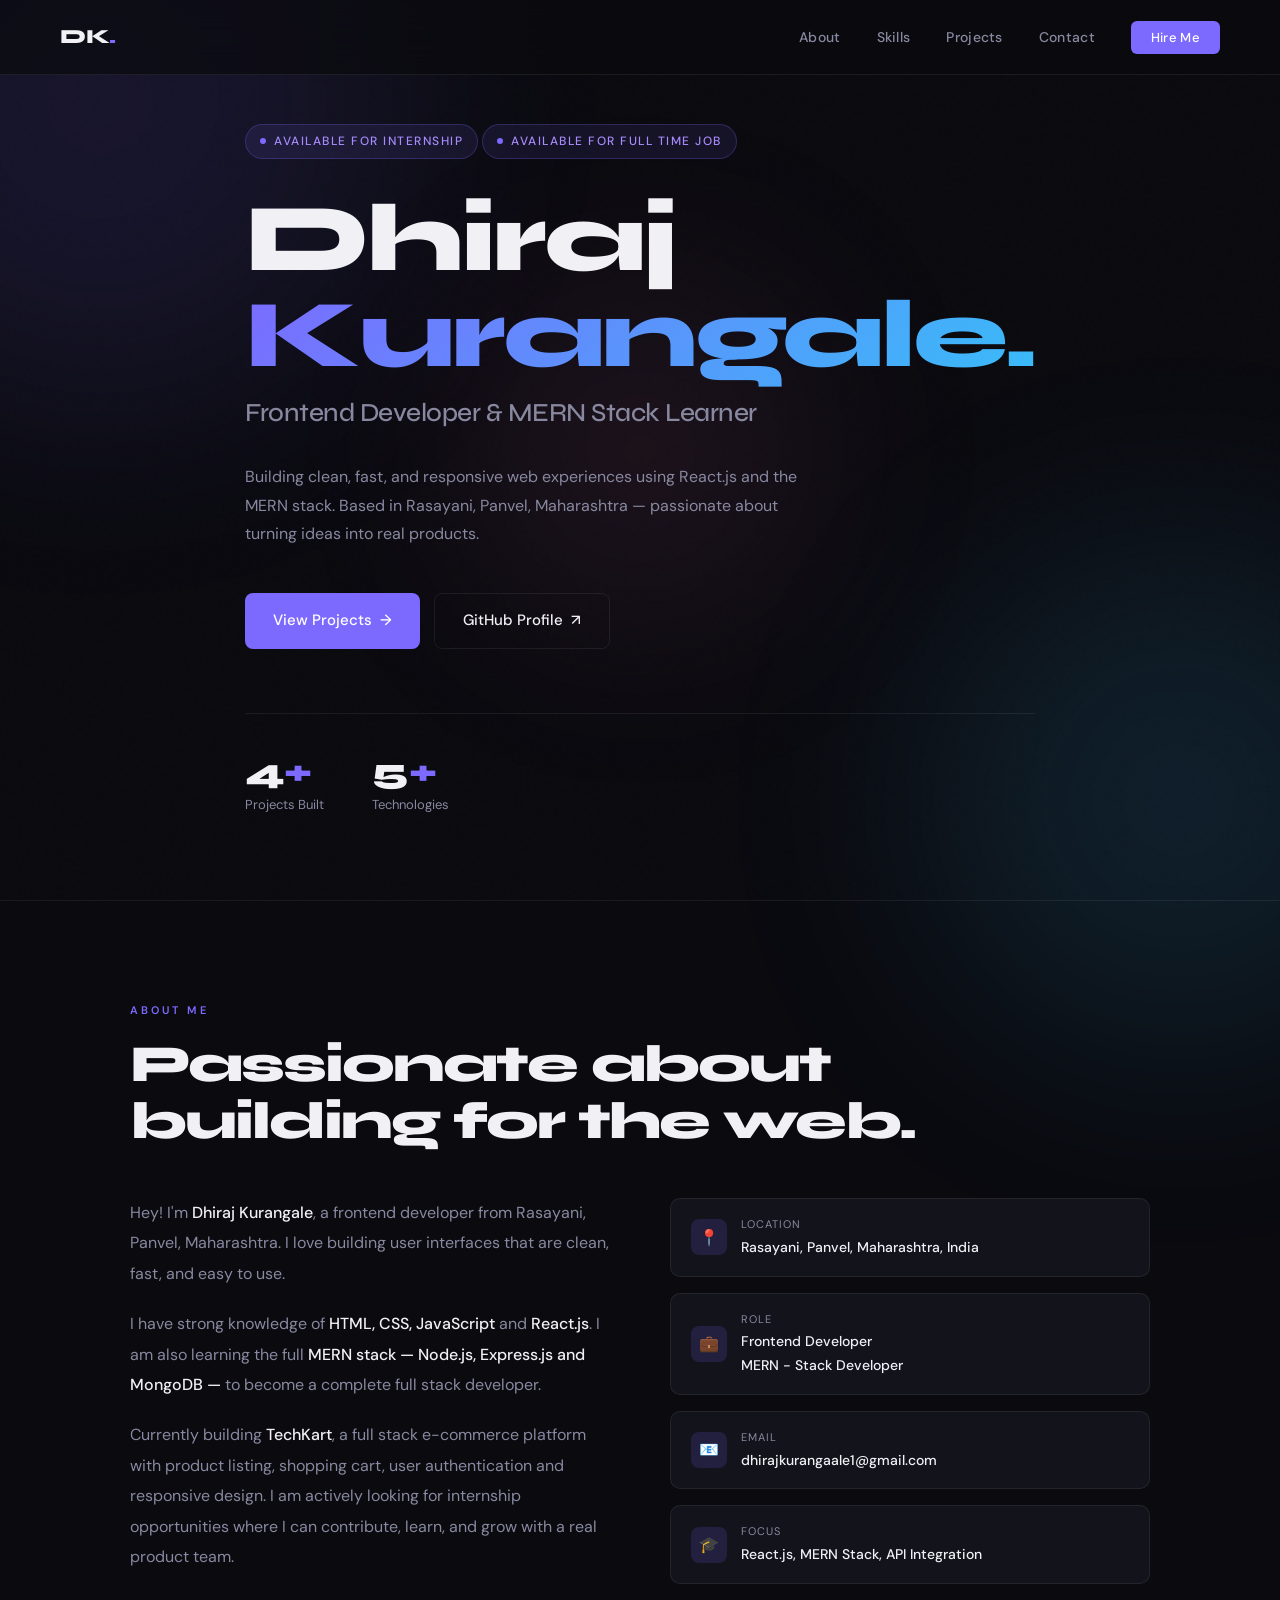
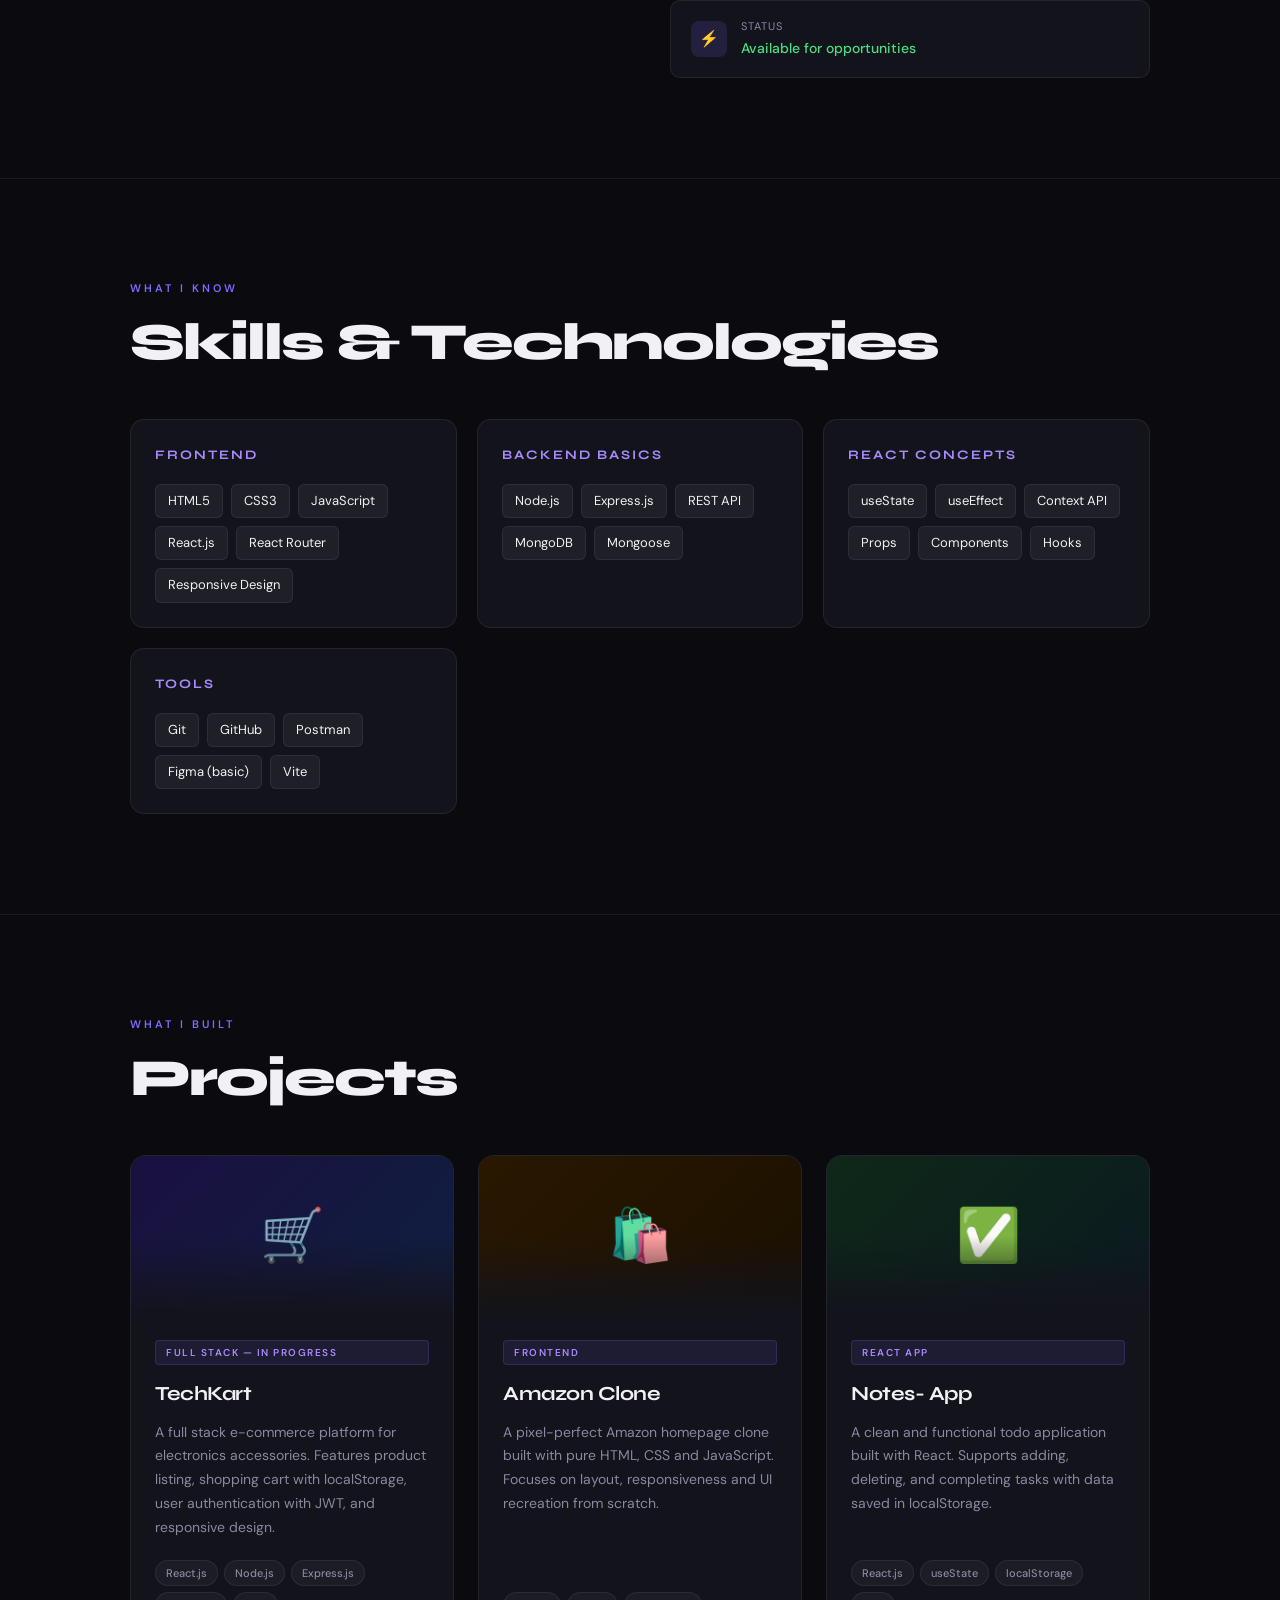
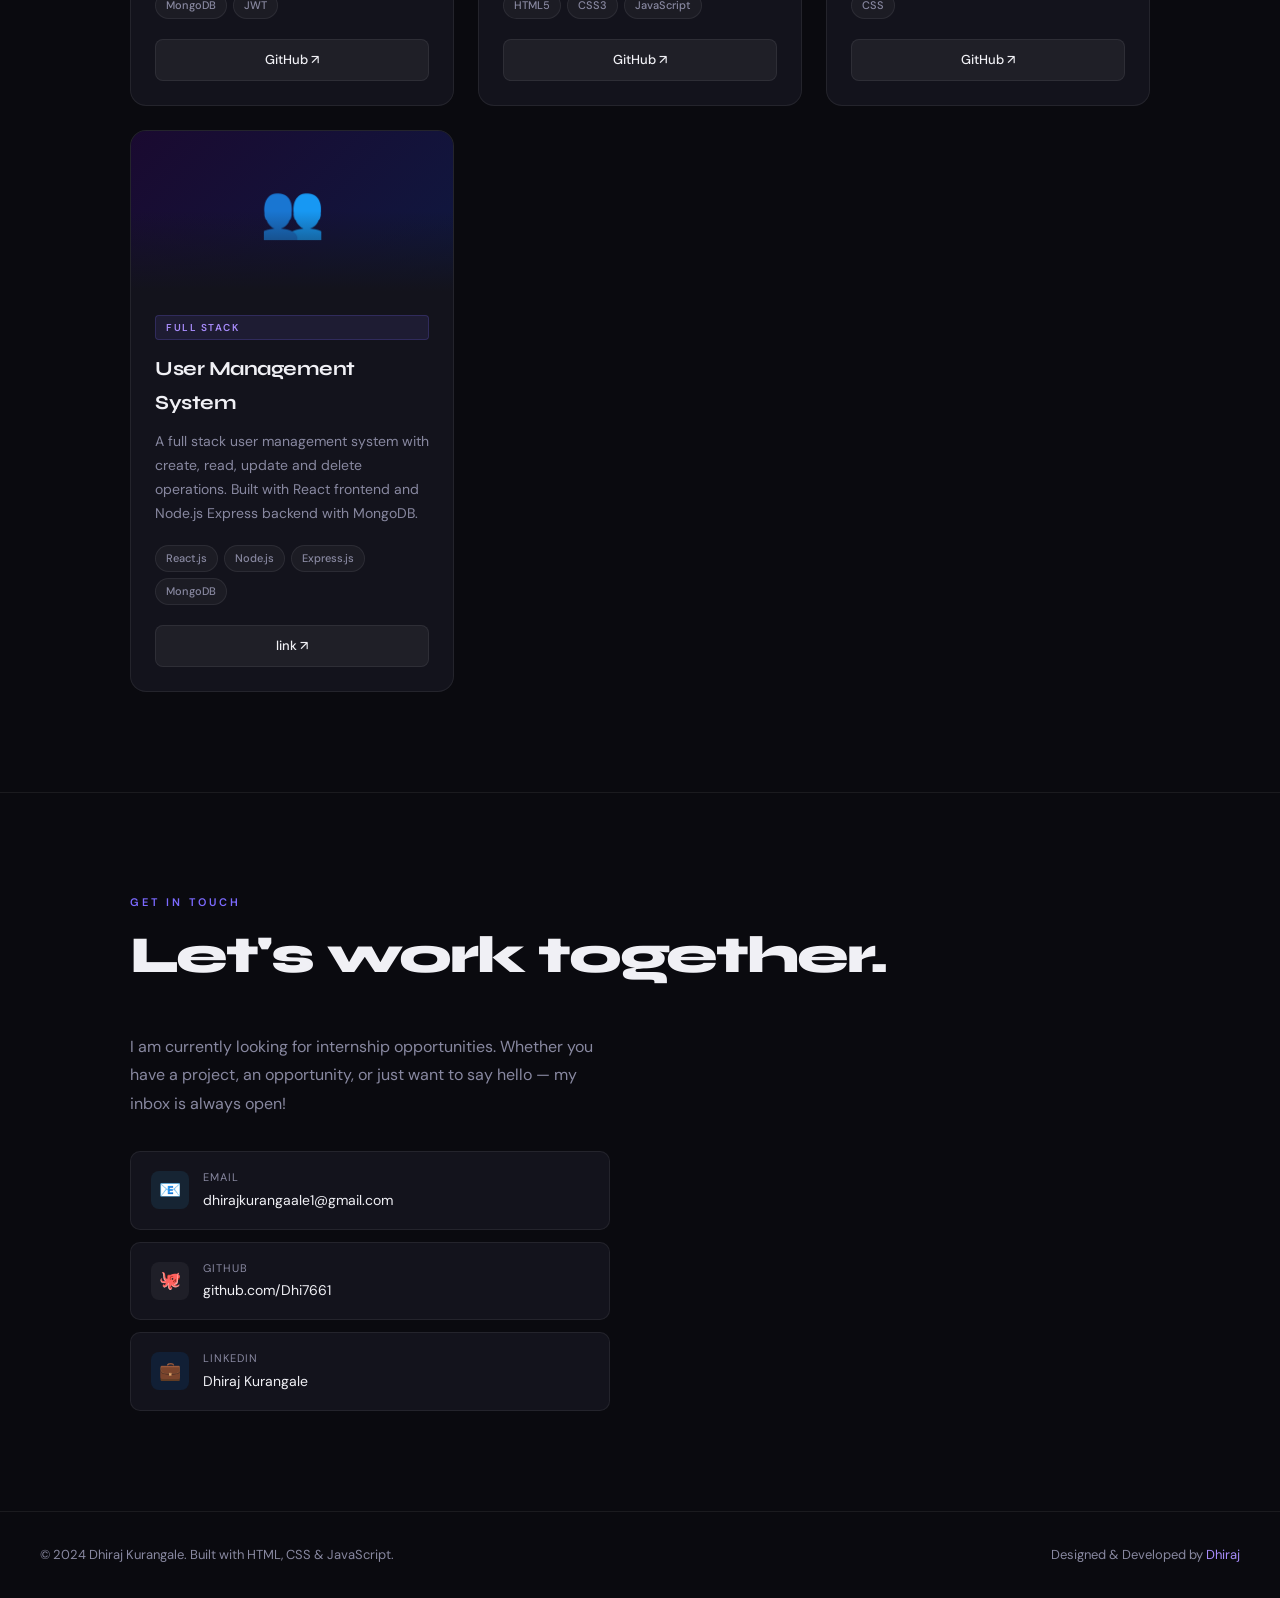
==== index.html @ 1c3c4814 "removed the text input option" ====
<!DOCTYPE html>
<html lang="en">
<head>
<meta charset="UTF-8" />
<meta name="viewport" content="width=device-width, initial-scale=1.0"/>
<title>Dhiraj Kurangale</title>
<link href="https://fonts.googleapis.com/css2?family=Syne:wght@400;500;600;700;800&family=DM+Sans:wght@300;400;500&display=swap" rel="stylesheet"/>
<link rel="stylesheet" href="styles.css">
</head>
<body>

<div class="blob blob1"></div>
<div class="blob blob2"></div>
<div class="blob blob3"></div>

<!-- NAV -->
<nav>
  <a href="#hero" class="nav-logo">DK<span>.</span></a>
  <ul class="nav-links">
    <li><a href="#about">About</a></li>
    <li><a href="#skills">Skills</a></li>
    <li><a href="#projects">Projects</a></li>
    <li><a href="#contact">Contact</a></li>
    <li><a href="mailto:dhirajkurangaale1@gmail.com" class="nav-cta">Hire Me</a></li>
  </ul>
</nav>

<!-- HERO -->
<section id="hero">
  <div class="hero-inner">
    <div class="hero-tag">Available for Internship</div>
    <div class="hero-tag">Available for Full Time Job</div>
    <h1 class="hero-name">
      Dhiraj<br>
      <span class="line2">Kurangale.</span>
    </h1>
    <p class="hero-role">Frontend Developer &amp; MERN Stack Learner</p>
    <p class="hero-desc">
      Building clean, fast, and responsive web experiences using React.js and the MERN stack.
      Based in Rasayani, Panvel, Maharashtra — passionate about turning ideas into real products.
    </p>
    <div class="hero-btns">
      <a href="#projects" class="btn-primary">
        <span>View Projects</span>
        <span>→</span>
      </a>
      <a href="https://github.com/Dhi7661" target="_blank" class="btn-secondary">
        <span>GitHub Profile</span>
        <span>↗</span>
      </a>
    </div>
    <div class="hero-stats">
      <div>
        <div class="stat-num">4<span>+</span></div>
        <div class="stat-label">Projects Built</div>
      </div>
      <div>
        <div class="stat-num">5<span>+</span></div>
        <div class="stat-label">Technologies</div>
      </div>
    </div>
  </div>
</section>

<!-- ABOUT -->
<section id="about">
  <div class="container">
    <p class="section-label fade-up">About Me</p>
    <h2 class="section-title fade-up">Passionate about<br>building for the web.</h2>
    <div class="about-grid">
      <div class="about-text fade-up">
        <p>
          Hey! I'm <strong>Dhiraj Kurangale</strong>, a frontend developer from Rasayani, Panvel, Maharashtra.
          I love building user interfaces that are clean, fast, and easy to use.
        </p>
        <p>
          I have strong knowledge of <strong>HTML, CSS, JavaScript</strong> and <strong>React.js</strong>.
          I am also learning the full <strong>MERN stack — Node.js, Express.js and MongoDB —</strong>
          to become a complete full stack developer.
        </p>
        <p>
          Currently building <strong>TechKart</strong>, a full stack e-commerce platform
          with product listing, shopping cart, user authentication and responsive design.
          I am actively looking for internship opportunities where I can contribute,
          learn, and grow with a real product team.
        </p>
      </div>
      <div class="about-details fade-up">
        <div class="detail-row">
          <div class="detail-icon">📍</div>
          <div>
            <div class="detail-label">Location</div>
            <div class="detail-value">Rasayani, Panvel, Maharashtra, India</div>
          </div>
        </div>
        <div class="detail-row">
          <div class="detail-icon">💼</div>
          <div>
            <div class="detail-label">Role</div>
            <div class="detail-value">Frontend Developer</div>
            <div class="detail-value">MERN - Stack Developer</div>

          </div>
        </div>
        <div class="detail-row">
          <div class="detail-icon">📧</div>
          <div>
            <div class="detail-label">Email</div>
            <div class="detail-value">dhirajkurangaale1@gmail.com</div>
          </div>
        </div>
        <div class="detail-row">
          <div class="detail-icon">🎓</div>
          <div>
            <div class="detail-label">Focus</div>
            <div class="detail-value">React.js, MERN Stack, API Integration</div>
          </div>
        </div>
        <div class="detail-row">
          <div class="detail-icon">⚡</div>
          <div>
            <div class="detail-label">Status</div>
            <div class="detail-value" style="color:#4ade80;">Available for opportunities</div>
          </div>
        </div>
      </div>
    </div>
  </div>
</section>

<!-- SKILLS -->
<section id="skills">
  <div class="container">
    <p class="section-label fade-up">What I Know</p>
    <h2 class="section-title fade-up">Skills &amp; Technologies</h2>
    <div class="skills-grid">
      <div class="skill-card fade-up">
        <div class="skill-card-title">Frontend</div>
        <div class="skill-tags">
          <span class="skill-tag">HTML5</span>
          <span class="skill-tag">CSS3</span>
          <span class="skill-tag">JavaScript</span>
          <span class="skill-tag">React.js</span>
          <span class="skill-tag">React Router</span>
          <span class="skill-tag">Responsive Design</span>
        </div>
      </div>
      <div class="skill-card fade-up">
        <div class="skill-card-title">Backend Basics</div>
        <div class="skill-tags">
          <span class="skill-tag">Node.js</span>
          <span class="skill-tag">Express.js</span>
          <span class="skill-tag">REST API</span>
          <span class="skill-tag">MongoDB</span>
          <span class="skill-tag">Mongoose</span>
        </div>
      </div>
      <div class="skill-card fade-up">
        <div class="skill-card-title">React Concepts</div>
        <div class="skill-tags">
          <span class="skill-tag">useState</span>
          <span class="skill-tag">useEffect</span>
          <span class="skill-tag">Context API</span>
          <span class="skill-tag">Props</span>
          <span class="skill-tag">Components</span>
          <span class="skill-tag">Hooks</span>
        </div>
      </div>
      <div class="skill-card fade-up">
        <div class="skill-card-title">Tools</div>
        <div class="skill-tags">
          <span class="skill-tag">Git</span>
          <span class="skill-tag">GitHub</span>
          <span class="skill-tag">Postman</span>
          <span class="skill-tag">Figma (basic)</span>
          <span class="skill-tag">Vite</span>
        </div>
      </div>
    </div>
  </div>
</section>

<!-- PROJECTS -->
<section id="projects">
  <div class="container">
    <p class="section-label fade-up">What I Built</p>
    <h2 class="section-title fade-up">Projects</h2>
    <div class="projects-grid">

      <div class="project-card fade-up">
        <div class="project-banner banner-techkart">🛒</div>
        <div class="project-body">
          <span class="project-badge">Full Stack — In Progress</span>
          <h3 class="project-title">TechKart</h3>
          <p class="project-desc">A full stack e-commerce platform for electronics accessories. Features product listing, shopping cart with localStorage, user authentication with JWT, and responsive design.</p>
          <div class="project-tech">
            <span class="tech-pill">React.js</span>
            <span class="tech-pill">Node.js</span>
            <span class="tech-pill">Express.js</span>
            <span class="tech-pill">MongoDB</span>
            <span class="tech-pill">JWT</span>
          </div>
          <div class="project-links">
            <a href="https://github.com/Dhi7661" target="_blank" class="proj-link proj-link-secondary">GitHub ↗</a>
          </div>
        </div>
      </div>

      <div class="project-card fade-up">
        <div class="project-banner banner-amazon">🛍️</div>
        <div class="project-body">
          <span class="project-badge">Frontend</span>
          <h3 class="project-title">Amazon Clone</h3>
          <p class="project-desc">A pixel-perfect Amazon homepage clone built with pure HTML, CSS and JavaScript. Focuses on layout, responsiveness and UI recreation from scratch.</p>
          <div class="project-tech">
            <span class="tech-pill">HTML5</span>
            <span class="tech-pill">CSS3</span>
            <span class="tech-pill">JavaScript</span>
          </div>
          <div class="project-links">
            <a href="https://github.com/Dhi7661" target="_blank" class="proj-link proj-link-secondary">GitHub ↗</a>
          </div>
        </div>
      </div>

      <div class="project-card fade-up">
        <div class="project-banner banner-todo">✅</div>
        <div class="project-body">
          <span class="project-badge">React App</span>
          <h3 class="project-title">Notes- App</h3>
          <p class="project-desc">A clean and functional todo application built with React. Supports adding, deleting, and completing tasks with data saved in localStorage.</p>
          <div class="project-tech">
            <span class="tech-pill">React.js</span>
            <span class="tech-pill">useState</span>
            <span class="tech-pill">localStorage</span>
            <span class="tech-pill">CSS</span>
          </div>
          <div class="project-links">
            <a href="https://github.com/Dhi7661" target="_blank" class="proj-link proj-link-secondary">GitHub ↗</a>
          </div>
        </div>
      </div>

      <div class="project-card fade-up">
        <div class="project-banner banner-usermgmt">👥</div>
        <div class="project-body">
          <span class="project-badge">Full Stack</span>
          <h3 class="project-title">User Management System</h3>
          <p class="project-desc">A full stack user management system with create, read, update and delete operations. Built with React frontend and Node.js Express backend with MongoDB.</p>
          <div class="project-tech">
            <span class="tech-pill">React.js</span>
            <span class="tech-pill">Node.js</span>
            <span class="tech-pill">Express.js</span>
            <span class="tech-pill">MongoDB</span>
          </div>
          <div class="project-links">
            <a href="https://user-management-system-dhiraj-hazel.vercel.app/" target="_blank" class="proj-link proj-link-secondary">link ↗</a>
          </div>
        </div>
      </div>

    </div>
  </div>
</section>

<!-- CONTACT -->
<section id="contact">
  <div class="container">
    <p class="section-label fade-up">Get In Touch</p>
    <h2 class="section-title fade-up">Let's work together.</h2>
    <div class="contact-inner">
      <div class="contact-info fade-up">
        <p>I am currently looking for internship opportunities. Whether you have a project, an opportunity, or just want to say hello — my inbox is always open!</p>
        <div class="contact-links">
          <a href="mailto:dhirajkurangaale1@gmail.com" class="contact-link">
            <div class="contact-link-icon icon-email">📧</div>
            <div class="contact-link-text">
              <small>Email</small>
              dhirajkurangaale1@gmail.com
            </div>
          </a>
          <a href="https://github.com/Dhi7661" target="_blank" class="contact-link">
            <div class="contact-link-icon icon-github">🐙</div>
            <div class="contact-link-text">
              <small>GitHub</small>
              github.com/Dhi7661
            </div>
          </a>
          <a href="https://www.linkedin.com/in/dhiraj-kurangale-511710302/" target="_blank" class="contact-link">
            <div class="contact-link-icon icon-linkedin">💼</div>
            <div class="contact-link-text">
              <small>LinkedIn</small>
              Dhiraj Kurangale
            </div>
          </a>
        </div>
      </div>
    </div>
  </div>
</section>

<!-- FOOTER -->
<footer>
  <p>© 2024 Dhiraj Kurangale. Built with HTML, CSS &amp; JavaScript.</p>
  <p>Designed &amp; Developed by <a href="#">Dhiraj</a></p>
</footer>

<script src="script.js">

</script>
</body>
</html>
---- styles.css ----
*, *::before, *::after { margin: 0; padding: 0; box-sizing: border-box; }

  :root {
    --bg: #0a0a0f;
    --bg2: #111118;
    --bg3: #16161f;
    --border: rgba(255,255,255,0.07);
    --accent: #7c6aff;
    --accent2: #a78bfa;
    --accent3: #38bdf8;
    --text: #f0f0f5;
    --muted: #8888a0;
    --card: #13131c;
  }

  html { scroll-behavior: smooth; }

  body {
    background: var(--bg);
    color: var(--text);
    font-family: 'DM Sans', sans-serif;
    font-size: 16px;
    line-height: 1.7;
    overflow-x: hidden;
  }

  /* Noise texture overlay */
  body::before {
    content: '';
    position: fixed;
    inset: 0;
    background-image: url("data:image/svg+xml,%3Csvg viewBox='0 0 256 256' xmlns='http://www.w3.org/2000/svg'%3E%3Cfilter id='noise'%3E%3CfeTurbulence type='fractalNoise' baseFrequency='0.9' numOctaves='4' stitchTiles='stitch'/%3E%3C/filter%3E%3Crect width='100%25' height='100%25' filter='url(%23noise)' opacity='0.04'/%3E%3C/svg%3E");
    pointer-events: none;
    z-index: 0;
    opacity: 0.4;
  }

  /* Ambient glow blobs */
  .blob {
    position: fixed;
    border-radius: 50%;
    filter: blur(120px);
    opacity: 0.12;
    pointer-events: none;
    z-index: 0;
  }
  .blob1 { width: 600px; height: 600px; background: var(--accent); top: -200px; left: -200px; }
  .blob2 { width: 500px; height: 500px; background: var(--accent3); bottom: -150px; right: -150px; }
  .blob3 { width: 300px; height: 300px; background: #f472b6; top: 50%; left: 50%; transform: translate(-50%,-50%); }

  /* NAV */
  nav {
    position: fixed;
    top: 0; left: 0; right: 0;
    z-index: 100;
    padding: 20px 60px;
    display: flex;
    justify-content: space-between;
    align-items: center;
    background: rgba(10,10,15,0.7);
    backdrop-filter: blur(20px);
    border-bottom: 1px solid var(--border);
  }

  .nav-logo {
    font-family: 'Syne', sans-serif;
    font-weight: 800;
    font-size: 20px;
    color: var(--text);
    text-decoration: none;
    letter-spacing: -0.5px;
  }

  .nav-logo span { color: var(--accent); }

  .nav-links {
    display: flex;
    gap: 36px;
    list-style: none;
  }

  .nav-links a {
    color: var(--muted);
    text-decoration: none;
    font-size: 14px;
    font-weight: 500;
    letter-spacing: 0.3px;
    transition: color 0.2s;
  }

  .nav-links a:hover { color: var(--text); }

  .nav-cta {
    background: var(--accent);
    color: #fff !important;
    padding: 8px 20px;
    border-radius: 6px;
    font-size: 13px !important;
    transition: opacity 0.2s !important;
  }

  .nav-cta:hover { opacity: 0.85; color: #fff !important; }

  /* SECTIONS */
  section {
    position: relative;
    z-index: 1;
  }

  .container {
    max-width: 1100px;
    margin: 0 auto;
    padding: 0 40px;
  }

  /* HERO */
  #hero {
    min-height: 100vh;
    display: flex;
    align-items: center;
    padding: 120px 0 80px;
  }

  .hero-inner {
    max-width: 1100px;
    margin: 0 auto;
    padding: 0 40px;
  }

  .hero-tag {
    display: inline-flex;
    align-items: center;
    gap: 8px;
    background: rgba(124,106,255,0.1);
    border: 1px solid rgba(124,106,255,0.25);
    color: var(--accent2);
    font-size: 12px;
    font-weight: 500;
    letter-spacing: 1.5px;
    text-transform: uppercase;
    padding: 6px 14px;
    border-radius: 100px;
    margin-bottom: 32px;
  }

  .hero-tag::before {
    content: '';
    width: 6px; height: 6px;
    background: var(--accent);
    border-radius: 50%;
    animation: blink 1.5s infinite;
  }

  @keyframes blink {
    0%,100% { opacity: 1; }
    50% { opacity: 0.3; }
  }

  .hero-name {
    font-family: 'Syne', sans-serif;
    font-size: clamp(52px, 8vw, 96px);
    font-weight: 800;
    line-height: 1.0;
    letter-spacing: -3px;
    margin-bottom: 8px;
    color: var(--text);
  }

  .hero-name .line2 {
    background: linear-gradient(135deg, var(--accent) 0%, var(--accent3) 100%);
    -webkit-background-clip: text;
    -webkit-text-fill-color: transparent;
    background-clip: text;
  }

  .hero-role {
    font-family: 'Syne', sans-serif;
    font-size: clamp(18px, 3vw, 26px);
    font-weight: 500;
    color: var(--muted);
    margin-bottom: 28px;
    letter-spacing: -0.5px;
  }

  .hero-desc {
    max-width: 560px;
    color: var(--muted);
    font-size: 16px;
    line-height: 1.8;
    margin-bottom: 44px;
  }

  .hero-btns {
    display: flex;
    gap: 14px;
    flex-wrap: wrap;
  }

  .btn-primary {
    display: inline-flex;
    align-items: center;
    gap: 8px;
    background: var(--accent);
    color: #fff;
    padding: 14px 28px;
    border-radius: 8px;
    font-weight: 500;
    font-size: 15px;
    text-decoration: none;
    transition: transform 0.2s, opacity 0.2s;
  }

  .btn-primary:hover { transform: translateY(-2px); opacity: 0.9; }

  .btn-secondary {
    display: inline-flex;
    align-items: center;
    gap: 8px;
    background: transparent;
    color: var(--text);
    padding: 14px 28px;
    border-radius: 8px;
    font-weight: 500;
    font-size: 15px;
    text-decoration: none;
    border: 1px solid var(--border);
    transition: border-color 0.2s, transform 0.2s;
  }

  .btn-secondary:hover { border-color: rgba(255,255,255,0.2); transform: translateY(-2px); }

  .hero-stats {
    display: flex;
    gap: 48px;
    margin-top: 64px;
    padding-top: 40px;
    border-top: 1px solid var(--border);
  }

  .stat-num {
    font-family: 'Syne', sans-serif;
    font-size: 36px;
    font-weight: 800;
    color: var(--text);
    line-height: 1;
  }

  .stat-num span { color: var(--accent); }

  .stat-label {
    font-size: 13px;
    color: var(--muted);
    margin-top: 4px;
  }

  /* ABOUT */
  #about {
    padding: 100px 0;
    border-top: 1px solid var(--border);
  }

  .section-label {
    font-size: 11px;
    font-weight: 600;
    letter-spacing: 3px;
    text-transform: uppercase;
    color: var(--accent);
    margin-bottom: 16px;
  }

  .section-title {
    font-family: 'Syne', sans-serif;
    font-size: clamp(32px, 5vw, 52px);
    font-weight: 800;
    letter-spacing: -2px;
    line-height: 1.1;
    margin-bottom: 24px;
  }

  .about-grid {
    display: grid;
    grid-template-columns: 1fr 1fr;
    gap: 60px;
    align-items: start;
    margin-top: 48px;
  }

  .about-text p {
    color: var(--muted);
    font-size: 16px;
    line-height: 1.9;
    margin-bottom: 20px;
  }

  .about-text p strong {
    color: var(--text);
    font-weight: 500;
  }

  .about-details {
    display: flex;
    flex-direction: column;
    gap: 16px;
  }

  .detail-row {
    display: flex;
    align-items: center;
    gap: 14px;
    padding: 16px 20px;
    background: var(--card);
    border: 1px solid var(--border);
    border-radius: 10px;
  }

  .detail-icon {
    width: 36px; height: 36px;
    background: rgba(124,106,255,0.15);
    border-radius: 8px;
    display: flex;
    align-items: center;
    justify-content: center;
    font-size: 16px;
    flex-shrink: 0;
  }

  .detail-label {
    font-size: 11px;
    color: var(--muted);
    text-transform: uppercase;
    letter-spacing: 1px;
    margin-bottom: 2px;
  }

  .detail-value {
    font-size: 14px;
    color: var(--text);
    font-weight: 500;
  }

  /* SKILLS */
  #skills {
    padding: 100px 0;
    border-top: 1px solid var(--border);
  }

  .skills-grid {
    display: grid;
    grid-template-columns: repeat(auto-fill, minmax(280px, 1fr));
    gap: 20px;
    margin-top: 48px;
  }

  .skill-card {
    background: var(--card);
    border: 1px solid var(--border);
    border-radius: 14px;
    padding: 24px;
    transition: border-color 0.2s, transform 0.2s;
  }

  .skill-card:hover {
    border-color: rgba(124,106,255,0.3);
    transform: translateY(-4px);
  }

  .skill-card-title {
    font-family: 'Syne', sans-serif;
    font-size: 13px;
    font-weight: 700;
    letter-spacing: 2px;
    text-transform: uppercase;
    color: var(--accent2);
    margin-bottom: 18px;
  }

  .skill-tags {
    display: flex;
    flex-wrap: wrap;
    gap: 8px;
  }

  .skill-tag {
    background: rgba(255,255,255,0.05);
    border: 1px solid var(--border);
    color: var(--text);
    font-size: 13px;
    padding: 5px 12px;
    border-radius: 6px;
    font-weight: 400;
  }

  /* PROJECTS */
  #projects {
    padding: 100px 0;
    border-top: 1px solid var(--border);
  }

  .projects-grid {
    display: grid;
    grid-template-columns: repeat(auto-fill, minmax(320px, 1fr));
    gap: 24px;
    margin-top: 48px;
  }

  .project-card {
    background: var(--card);
    border: 1px solid var(--border);
    border-radius: 16px;
    overflow: hidden;
    transition: border-color 0.25s, transform 0.25s;
    display: flex;
    flex-direction: column;
  }

  .project-card:hover {
    border-color: rgba(124,106,255,0.4);
    transform: translateY(-6px);
  }

  .project-banner {
    height: 160px;
    display: flex;
    align-items: center;
    justify-content: center;
    font-size: 52px;
    position: relative;
    overflow: hidden;
  }

  .project-banner::after {
    content: '';
    position: absolute;
    inset: 0;
    background: linear-gradient(to bottom, transparent 50%, var(--card));
  }

  .banner-techkart { background: linear-gradient(135deg, #1a1040 0%, #0f1f40 100%); }
  .banner-todo { background: linear-gradient(135deg, #0f2818 0%, #0a1a20 100%); }
  .banner-amazon { background: linear-gradient(135deg, #2a1800 0%, #1a1000 100%); }
  .banner-usermgmt { background: linear-gradient(135deg, #1a0a30 0%, #0f1840 100%); }

  .project-body {
    padding: 24px;
    flex: 1;
    display: flex;
    flex-direction: column;
  }

  .project-badge {
    display: inline-block;
    font-size: 10px;
    font-weight: 600;
    letter-spacing: 1.5px;
    text-transform: uppercase;
    color: var(--accent2);
    background: rgba(124,106,255,0.1);
    border: 1px solid rgba(124,106,255,0.2);
    padding: 3px 10px;
    border-radius: 4px;
    margin-bottom: 12px;
  }

  .project-title {
    font-family: 'Syne', sans-serif;
    font-size: 20px;
    font-weight: 700;
    letter-spacing: -0.5px;
    margin-bottom: 10px;
    color: var(--text);
  }

  .project-desc {
    font-size: 14px;
    color: var(--muted);
    line-height: 1.7;
    margin-bottom: 20px;
    flex: 1;
  }

  .project-tech {
    display: flex;
    flex-wrap: wrap;
    gap: 6px;
    margin-bottom: 20px;
  }

  .tech-pill {
    font-size: 11px;
    font-weight: 500;
    color: var(--muted);
    background: rgba(255,255,255,0.04);
    border: 1px solid var(--border);
    padding: 3px 10px;
    border-radius: 100px;
  }

  .project-links {
    display: flex;
    gap: 10px;
  }

  .proj-link {
    flex: 1;
    display: flex;
    align-items: center;
    justify-content: center;
    gap: 6px;
    padding: 9px 16px;
    border-radius: 8px;
    font-size: 13px;
    font-weight: 500;
    text-decoration: none;
    transition: opacity 0.2s;
  }

  .proj-link-primary {
    background: var(--accent);
    color: #fff;
  }

  .proj-link-secondary {
    background: rgba(255,255,255,0.05);
    color: var(--text);
    border: 1px solid var(--border);
  }

  .proj-link:hover { opacity: 0.8; }

  /* CONTACT */
  #contact {
    padding: 100px 0;
    border-top: 1px solid var(--border);
  }

  .contact-inner {
    display: grid;
    grid-template-columns: 1fr 1fr;
    gap: 60px;
    align-items: start;
    margin-top: 48px;
  }

  .contact-info p {
    color: var(--muted);
    font-size: 16px;
    line-height: 1.8;
    margin-bottom: 32px;
  }

  .contact-links {
    display: flex;
    flex-direction: column;
    gap: 12px;
  }

  .contact-link {
    display: flex;
    align-items: center;
    gap: 14px;
    padding: 16px 20px;
    background: var(--card);
    border: 1px solid var(--border);
    border-radius: 10px;
    text-decoration: none;
    color: var(--text);
    font-size: 14px;
    transition: border-color 0.2s, transform 0.2s;
  }

  .contact-link:hover {
    border-color: rgba(124,106,255,0.4);
    transform: translateX(4px);
  }

  .contact-link-icon {
    width: 38px; height: 38px;
    border-radius: 8px;
    display: flex;
    align-items: center;
    justify-content: center;
    font-size: 18px;
    flex-shrink: 0;
  }

  .icon-email { background: rgba(56,189,248,0.1); }
  .icon-github { background: rgba(255,255,255,0.05); }
  .icon-linkedin { background: rgba(10,102,194,0.15); }

  .contact-link-text small {
    display: block;
    font-size: 11px;
    color: var(--muted);
    text-transform: uppercase;
    letter-spacing: 1px;
    margin-bottom: 2px;
  }

  .contact-form {
    display: flex;
    flex-direction: column;
    gap: 14px;
  }

  .form-group {
    display: flex;
    flex-direction: column;
    gap: 6px;
  }

  .form-group label {
    font-size: 12px;
    font-weight: 500;
    color: var(--muted);
    letter-spacing: 0.5px;
  }

  .form-group input,
  .form-group textarea {
    background: var(--card);
    border: 1px solid var(--border);
    border-radius: 8px;
    padding: 12px 16px;
    color: var(--text);
    font-family: 'DM Sans', sans-serif;
    font-size: 14px;
    outline: none;
    transition: border-color 0.2s;
    resize: none;
  }

  .form-group input:focus,
  .form-group textarea:focus {
    border-color: rgba(124,106,255,0.5);
  }

  .form-group input::placeholder,
  .form-group textarea::placeholder {
    color: rgba(136,136,160,0.5);
  }

  .form-submit {
    background: var(--accent);
    color: #fff;
    border: none;
    border-radius: 8px;
    padding: 14px 24px;
    font-family: 'DM Sans', sans-serif;
    font-size: 15px;
    font-weight: 500;
    cursor: pointer;
    transition: opacity 0.2s, transform 0.2s;
    margin-top: 4px;
  }

  .form-submit:hover { opacity: 0.9; transform: translateY(-2px); }

  /* FOOTER */
  footer {
    border-top: 1px solid var(--border);
    padding: 32px 40px;
    display: flex;
    justify-content: space-between;
    align-items: center;
    position: relative;
    z-index: 1;
  }

  footer p {
    font-size: 13px;
    color: var(--muted);
  }

  footer a {
    color: var(--accent2);
    text-decoration: none;
  }

  /* SCROLL ANIMATIONS */
  .fade-up {
    opacity: 0;
    transform: translateY(30px);
    transition: opacity 0.6s ease, transform 0.6s ease;
  }

  .fade-up.visible {
    opacity: 1;
    transform: translateY(0);
  }

  /* RESPONSIVE */
  @media (max-width: 768px) {
    nav { padding: 16px 24px; }
    .nav-links { display: none; }
    .hero-inner, .container { padding: 0 24px; }
    .about-grid, .contact-inner { grid-template-columns: 1fr; gap: 40px; }
    .hero-stats { gap: 28px; flex-wrap: wrap; }
    footer { flex-direction: column; gap: 10px; text-align: center; }
  }
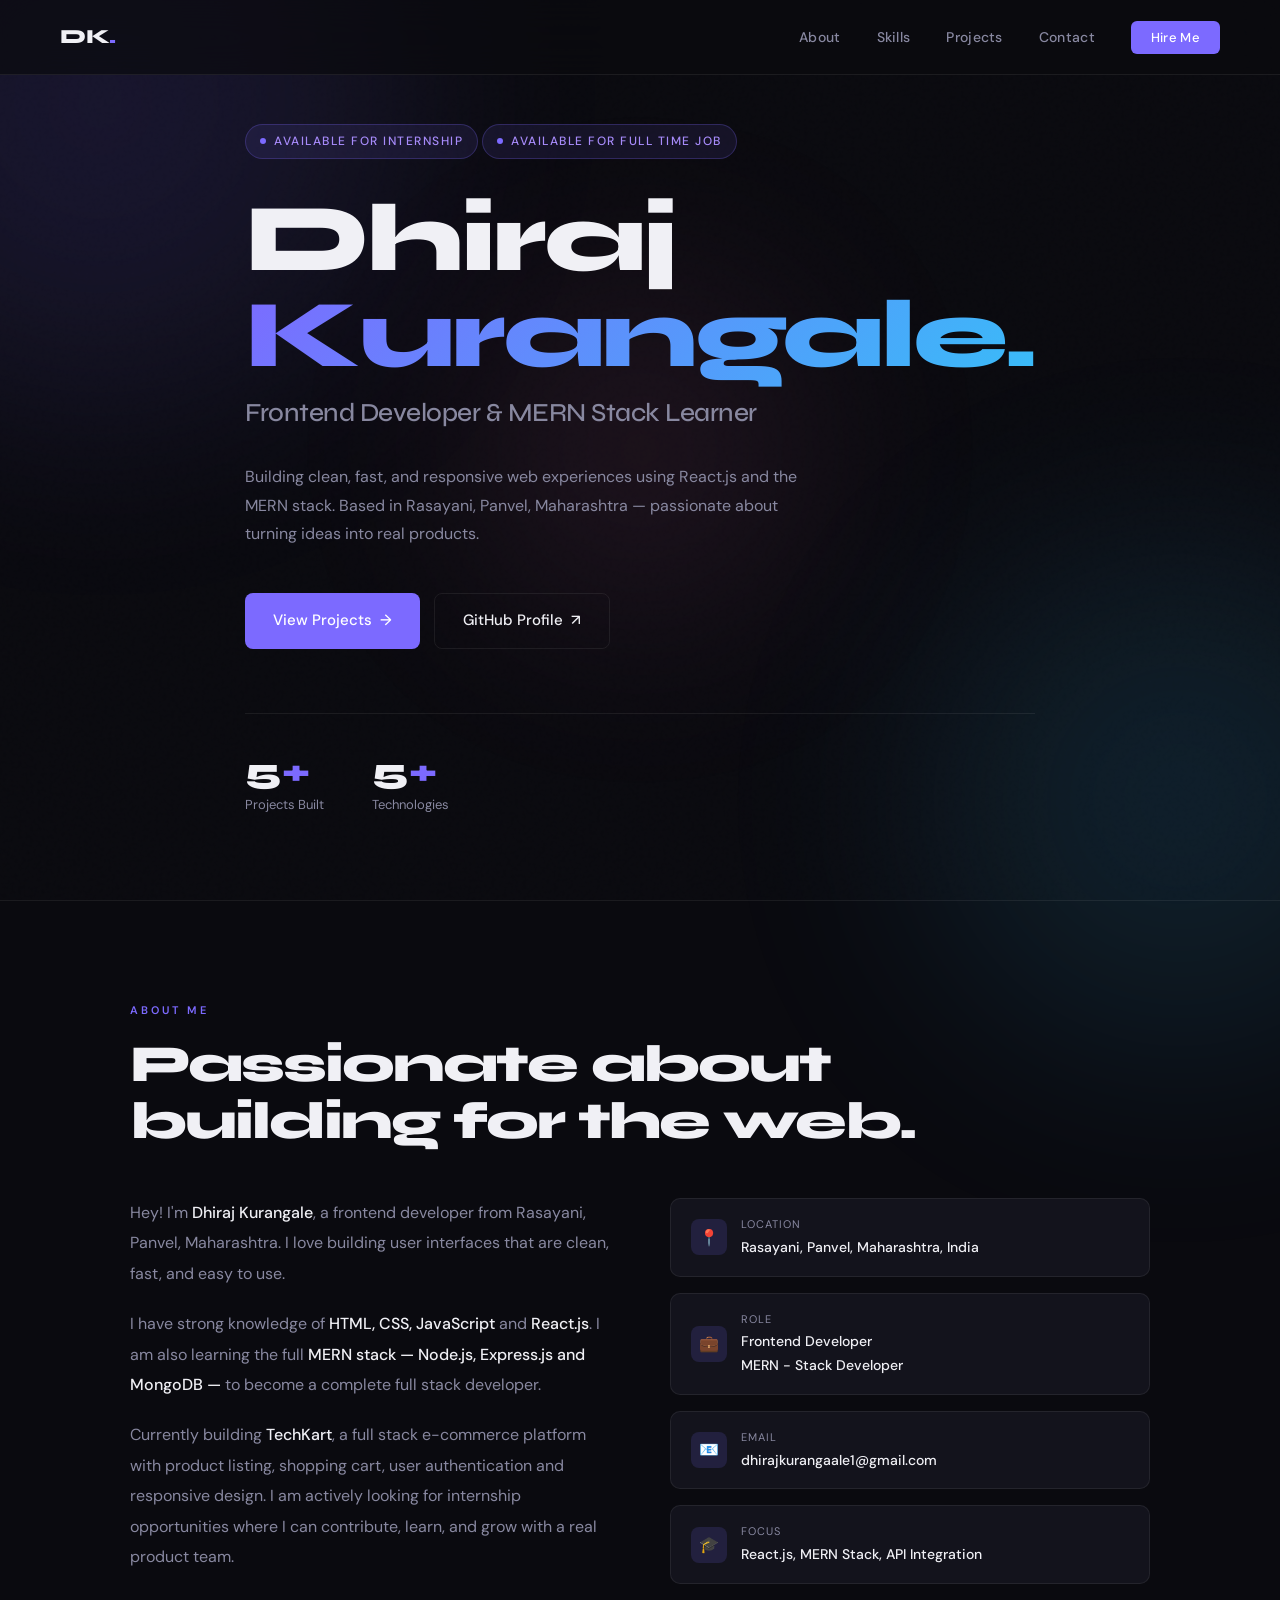
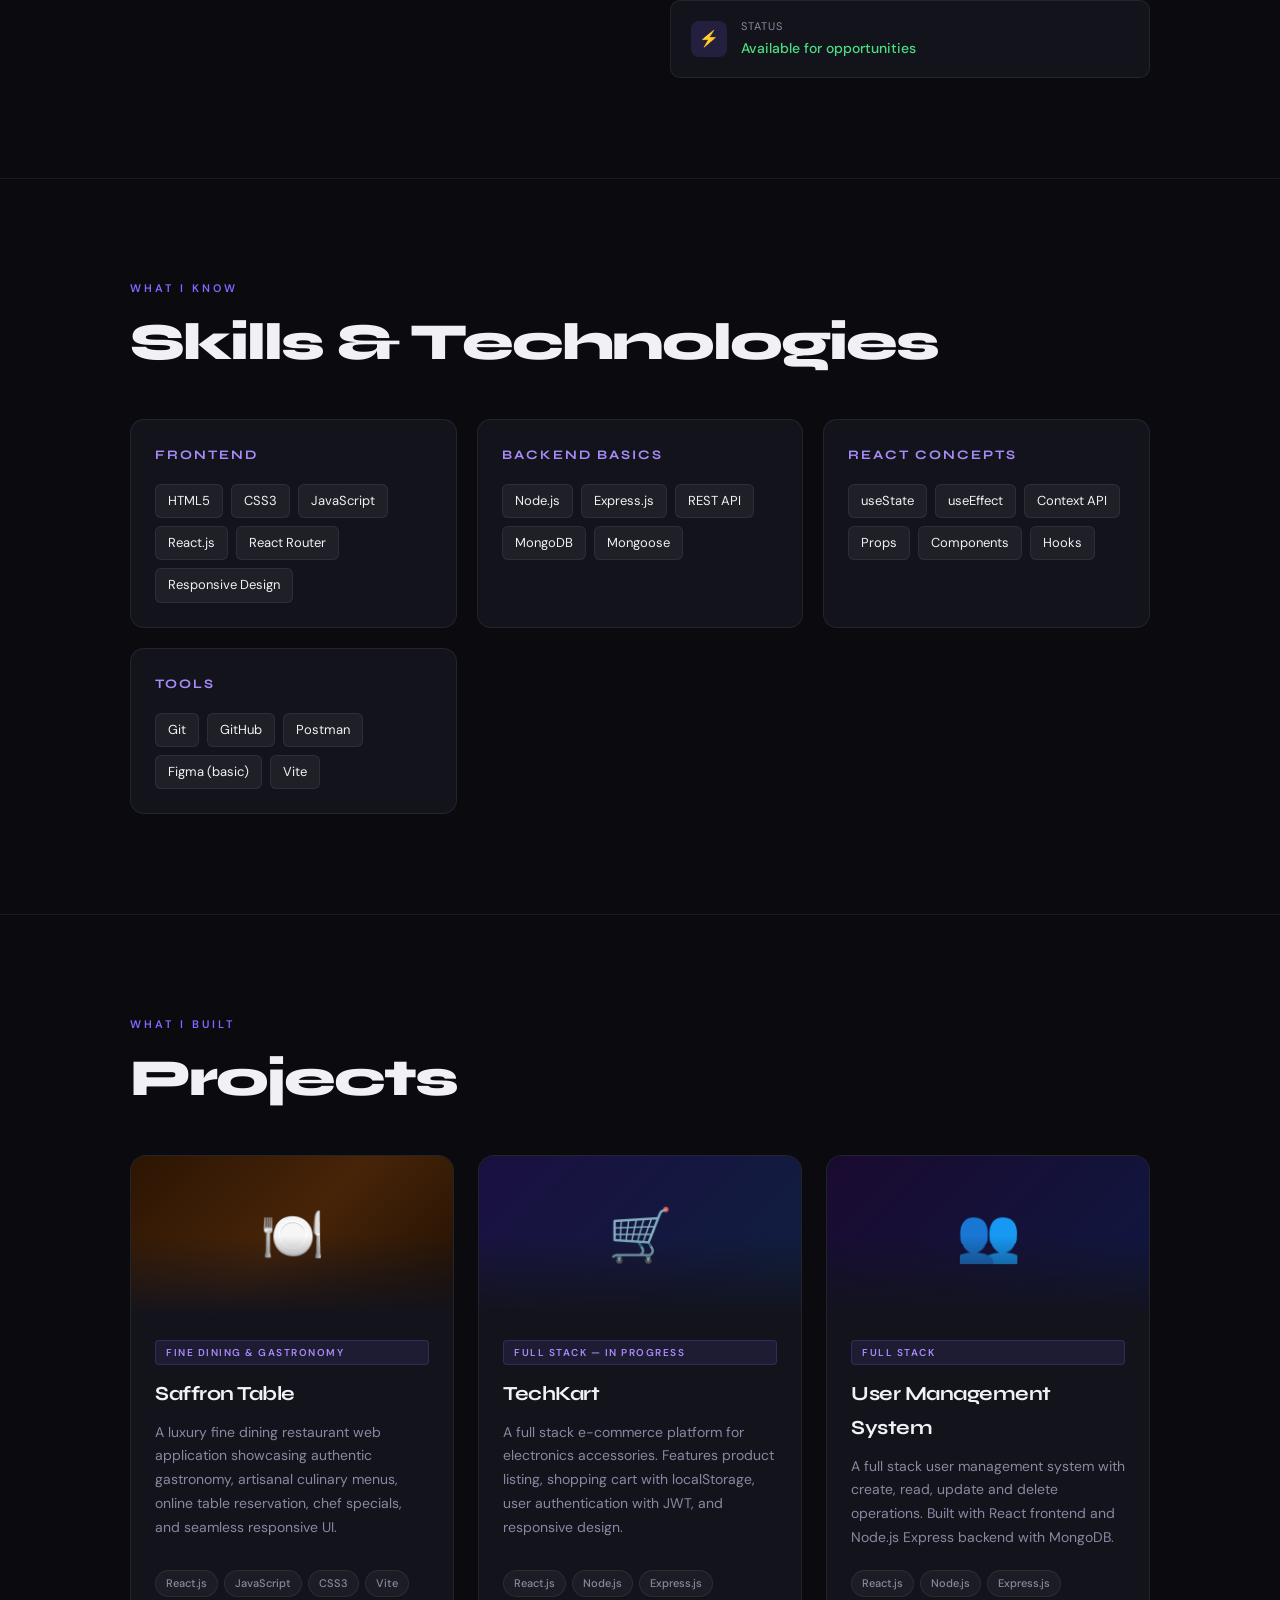
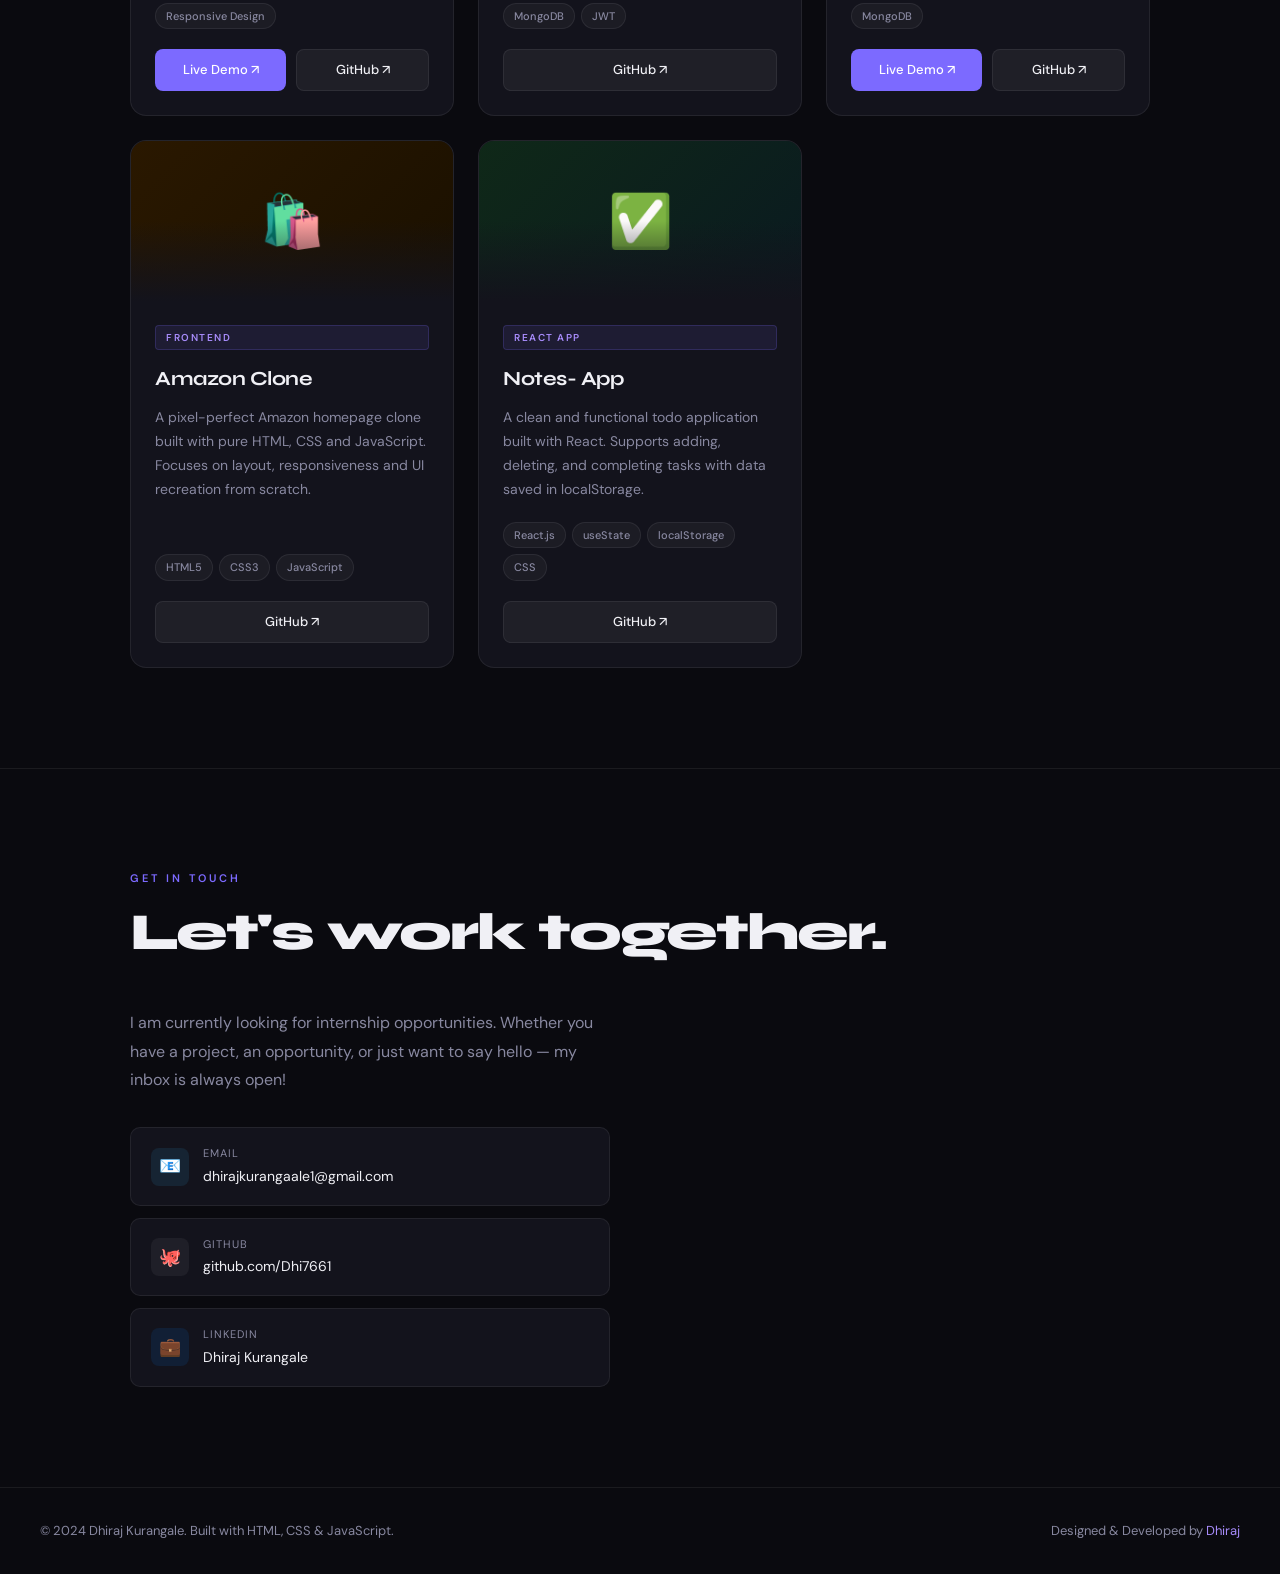
==== commit da218e7a: "Add Saffron Table project to portfolio" ====
--- a/index.html
+++ b/index.html
@@ -51,7 +51,7 @@
     </div>
     <div class="hero-stats">
       <div>
-        <div class="stat-num">4<span>+</span></div>
+        <div class="stat-num">5<span>+</span></div>
         <div class="stat-label">Projects Built</div>
       </div>
       <div>
@@ -188,6 +188,26 @@
     <div class="projects-grid">
 
       <div class="project-card fade-up">
+        <div class="project-banner banner-saffron">🍽️</div>
+        <div class="project-body">
+          <span class="project-badge">Fine Dining &amp; Gastronomy</span>
+          <h3 class="project-title">Saffron Table</h3>
+          <p class="project-desc">A luxury fine dining restaurant web application showcasing authentic gastronomy, artisanal culinary menus, online table reservation, chef specials, and seamless responsive UI.</p>
+          <div class="project-tech">
+            <span class="tech-pill">React.js</span>
+            <span class="tech-pill">JavaScript</span>
+            <span class="tech-pill">CSS3</span>
+            <span class="tech-pill">Vite</span>
+            <span class="tech-pill">Responsive Design</span>
+          </div>
+          <div class="project-links">
+            <a href="https://restrauntweb.vercel.app/" target="_blank" class="proj-link proj-link-primary">Live Demo ↗</a>
+            <a href="https://github.com/Dhi7661" target="_blank" class="proj-link proj-link-secondary">GitHub ↗</a>
+          </div>
+        </div>
+      </div>
+
+      <div class="project-card fade-up">
         <div class="project-banner banner-techkart">🛒</div>
         <div class="project-body">
           <span class="project-badge">Full Stack — In Progress</span>
@@ -207,6 +227,25 @@
       </div>
 
       <div class="project-card fade-up">
+        <div class="project-banner banner-usermgmt">👥</div>
+        <div class="project-body">
+          <span class="project-badge">Full Stack</span>
+          <h3 class="project-title">User Management System</h3>
+          <p class="project-desc">A full stack user management system with create, read, update and delete operations. Built with React frontend and Node.js Express backend with MongoDB.</p>
+          <div class="project-tech">
+            <span class="tech-pill">React.js</span>
+            <span class="tech-pill">Node.js</span>
+            <span class="tech-pill">Express.js</span>
+            <span class="tech-pill">MongoDB</span>
+          </div>
+          <div class="project-links">
+            <a href="https://user-management-system-dhiraj-hazel.vercel.app/" target="_blank" class="proj-link proj-link-primary">Live Demo ↗</a>
+            <a href="https://github.com/Dhi7661" target="_blank" class="proj-link proj-link-secondary">GitHub ↗</a>
+          </div>
+        </div>
+      </div>
+
+      <div class="project-card fade-up">
         <div class="project-banner banner-amazon">🛍️</div>
         <div class="project-body">
           <span class="project-badge">Frontend</span>
@@ -237,24 +276,6 @@
           </div>
           <div class="project-links">
             <a href="https://github.com/Dhi7661" target="_blank" class="proj-link proj-link-secondary">GitHub ↗</a>
-          </div>
-        </div>
-      </div>
-
-      <div class="project-card fade-up">
-        <div class="project-banner banner-usermgmt">👥</div>
-        <div class="project-body">
-          <span class="project-badge">Full Stack</span>
-          <h3 class="project-title">User Management System</h3>
-          <p class="project-desc">A full stack user management system with create, read, update and delete operations. Built with React frontend and Node.js Express backend with MongoDB.</p>
-          <div class="project-tech">
-            <span class="tech-pill">React.js</span>
-            <span class="tech-pill">Node.js</span>
-            <span class="tech-pill">Express.js</span>
-            <span class="tech-pill">MongoDB</span>
-          </div>
-          <div class="project-links">
-            <a href="https://user-management-system-dhiraj-hazel.vercel.app/" target="_blank" class="proj-link proj-link-secondary">link ↗</a>
           </div>
         </div>
       </div>
--- a/styles.css
+++ b/styles.css
@@ -439,6 +439,7 @@
   .banner-todo { background: linear-gradient(135deg, #0f2818 0%, #0a1a20 100%); }
   .banner-amazon { background: linear-gradient(135deg, #2a1800 0%, #1a1000 100%); }
   .banner-usermgmt { background: linear-gradient(135deg, #1a0a30 0%, #0f1840 100%); }
+  .banner-saffron { background: linear-gradient(135deg, #2c1503 0%, #472408 50%, #1f0f03 100%); }
 
   .project-body {
     padding: 24px;
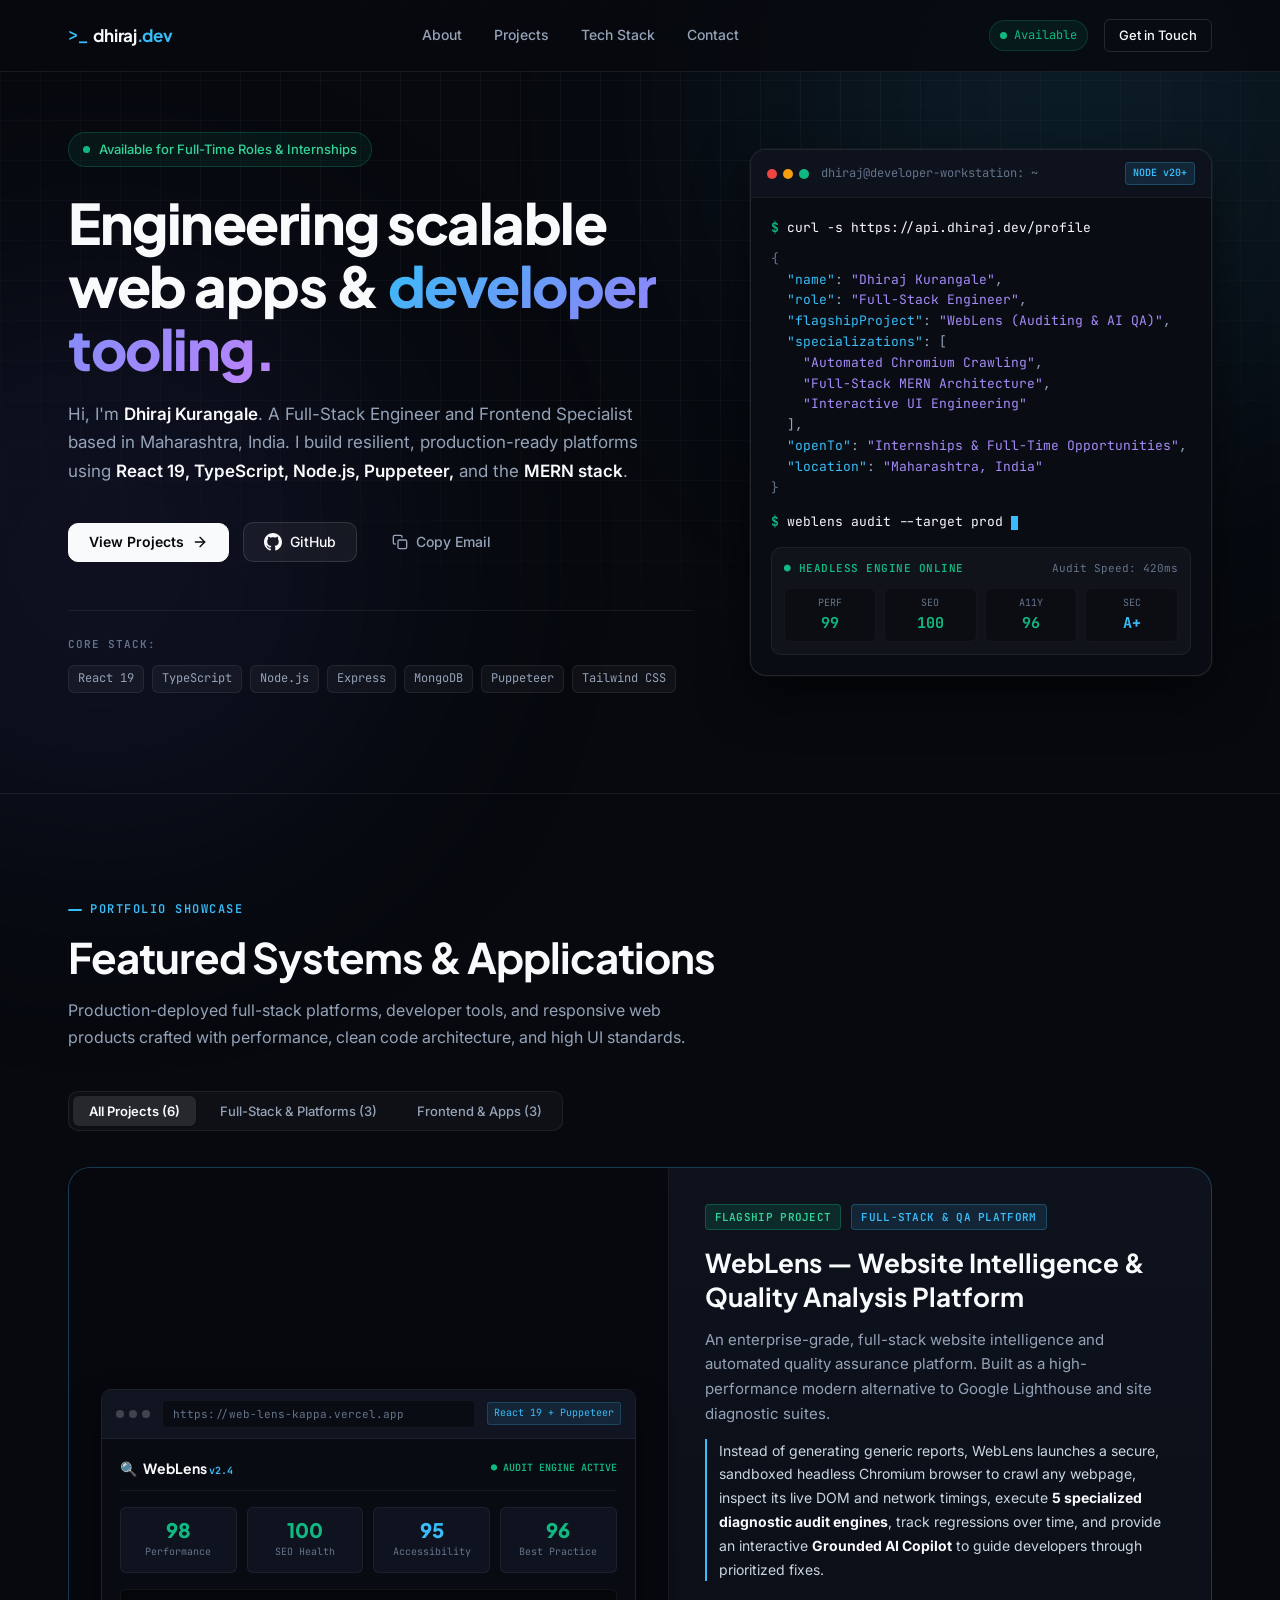
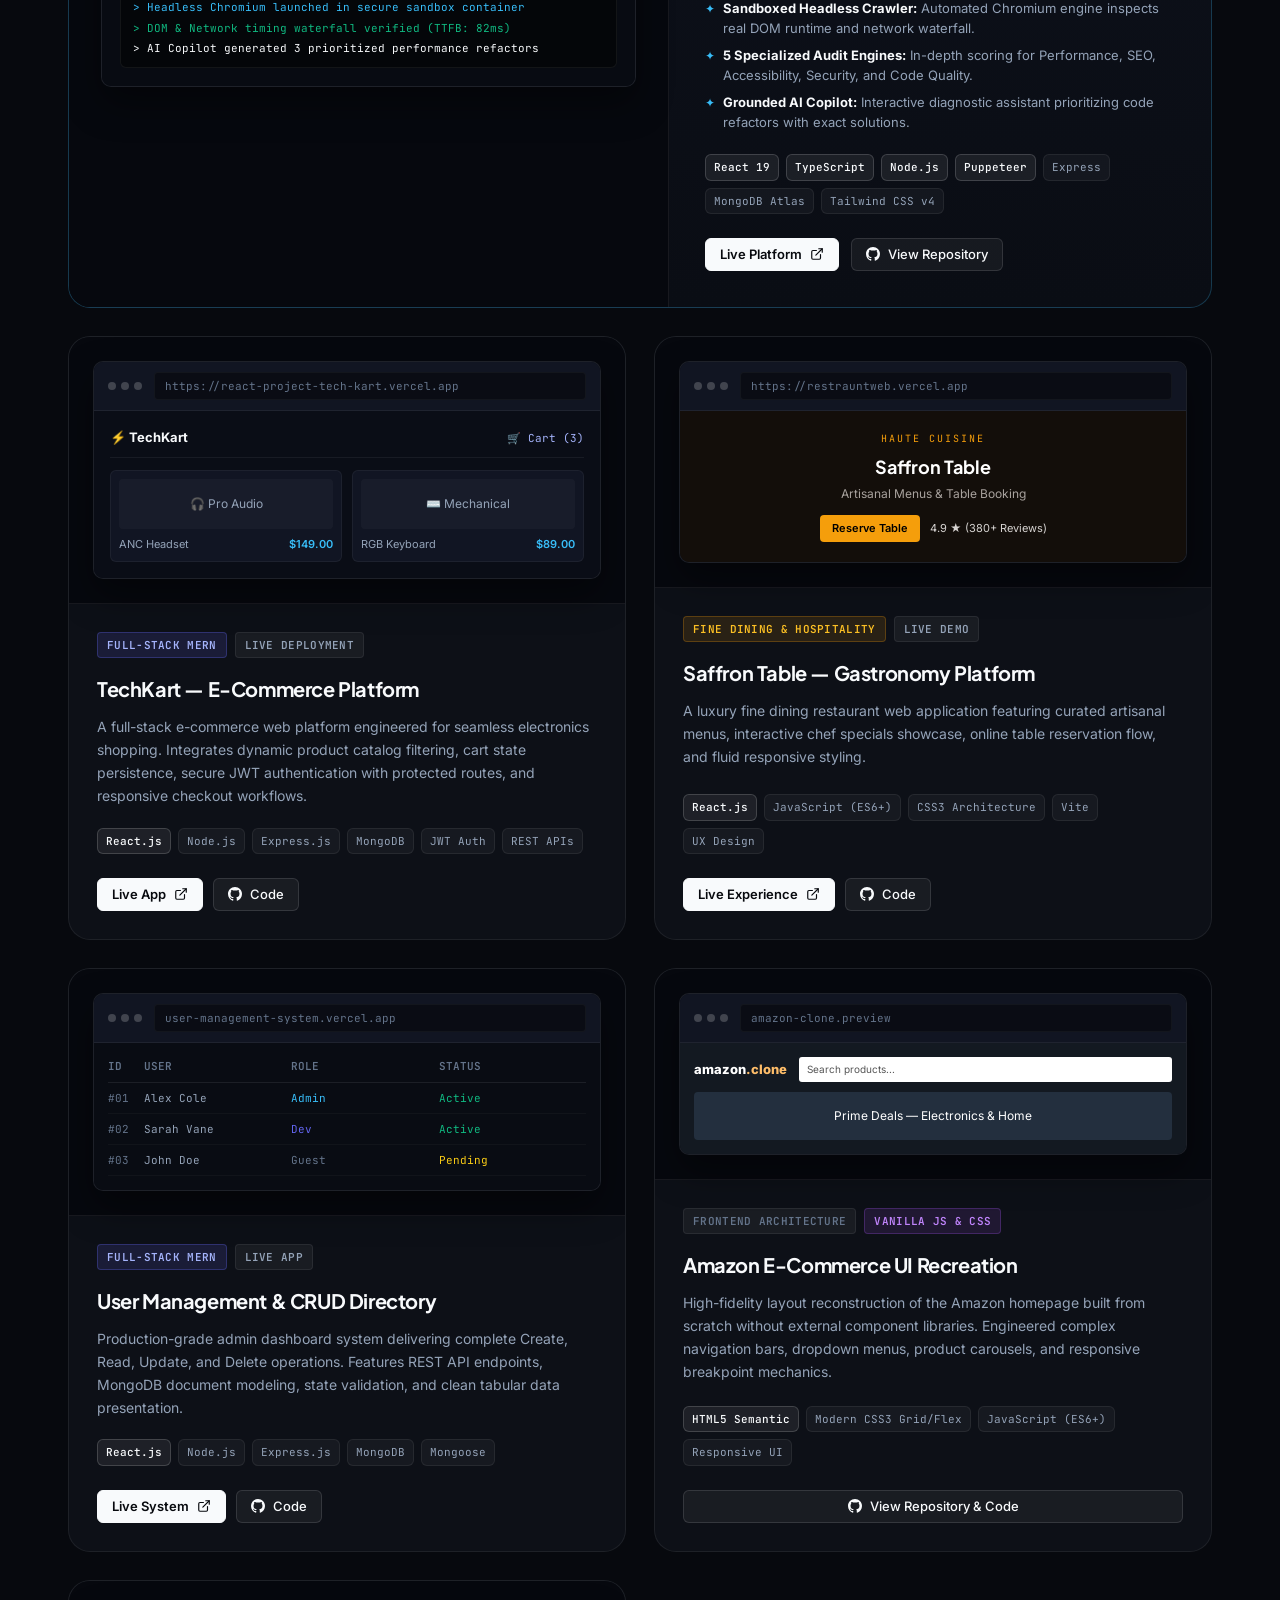
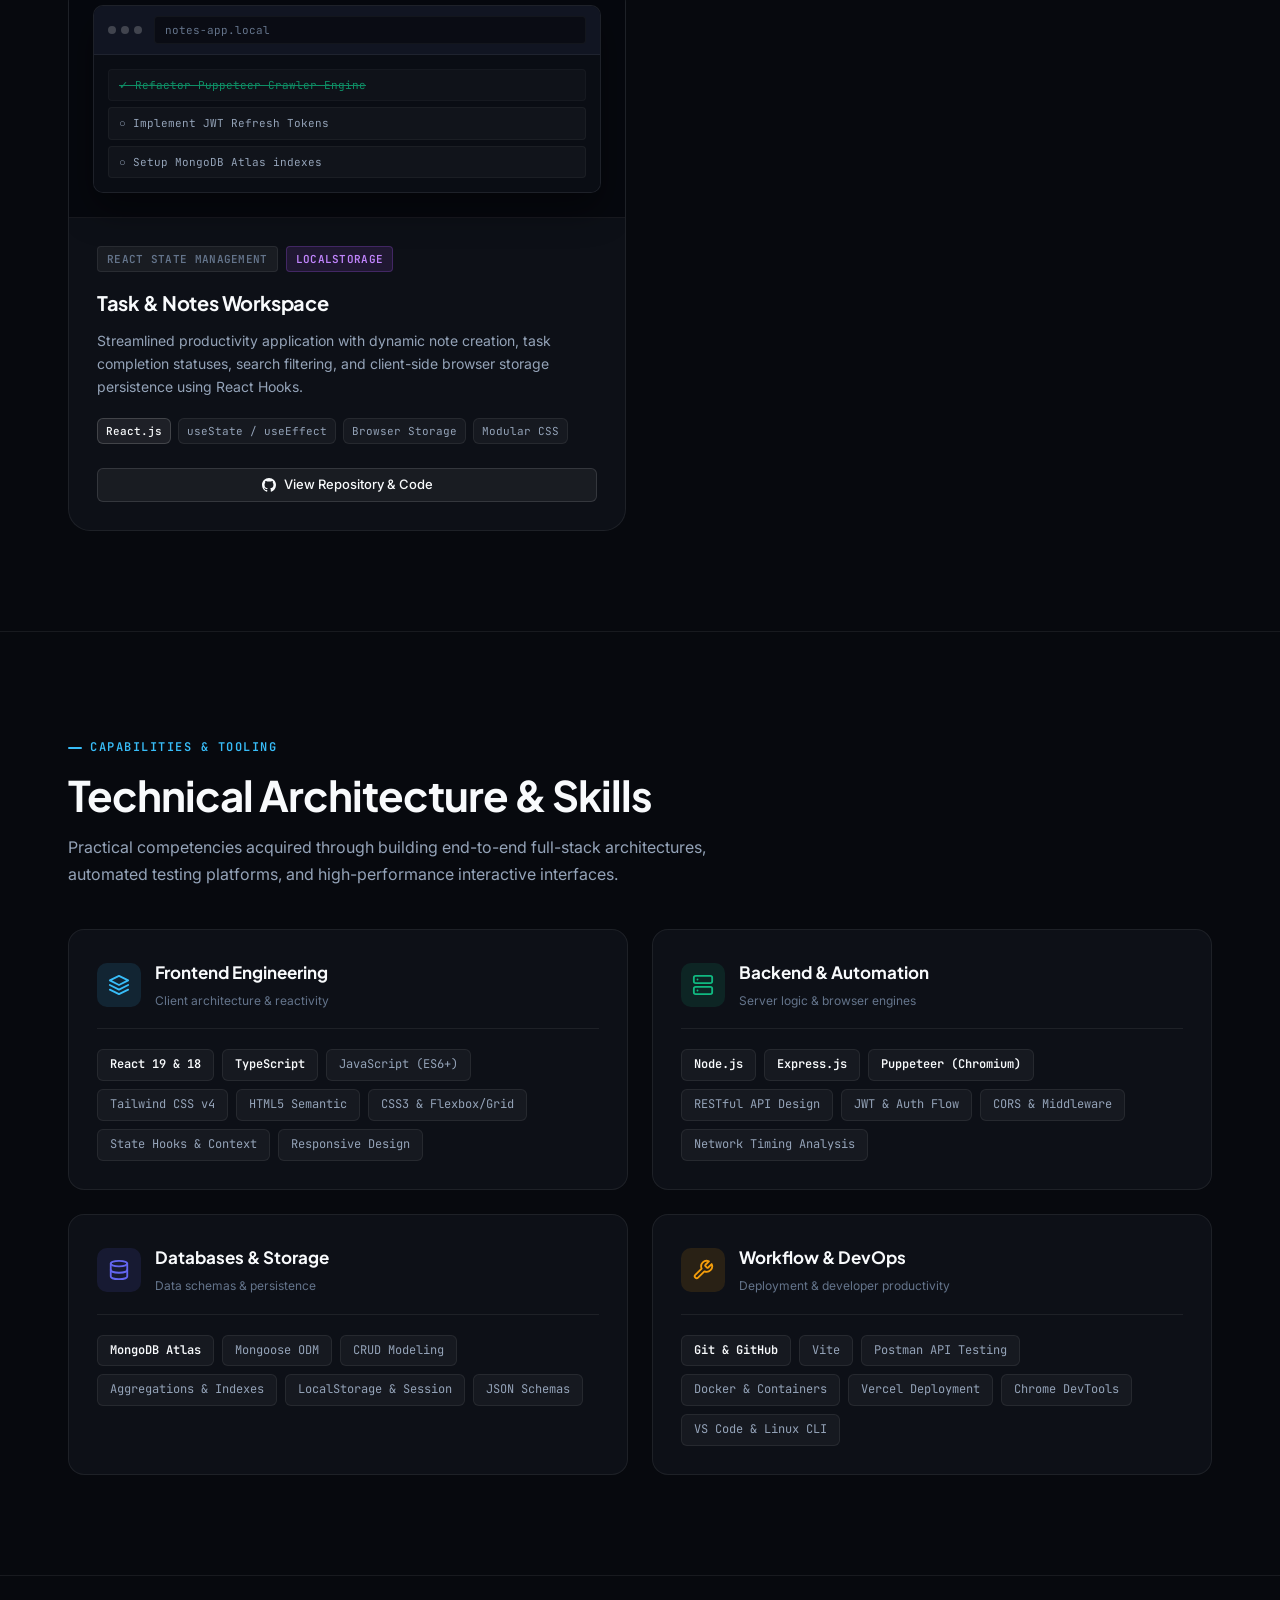
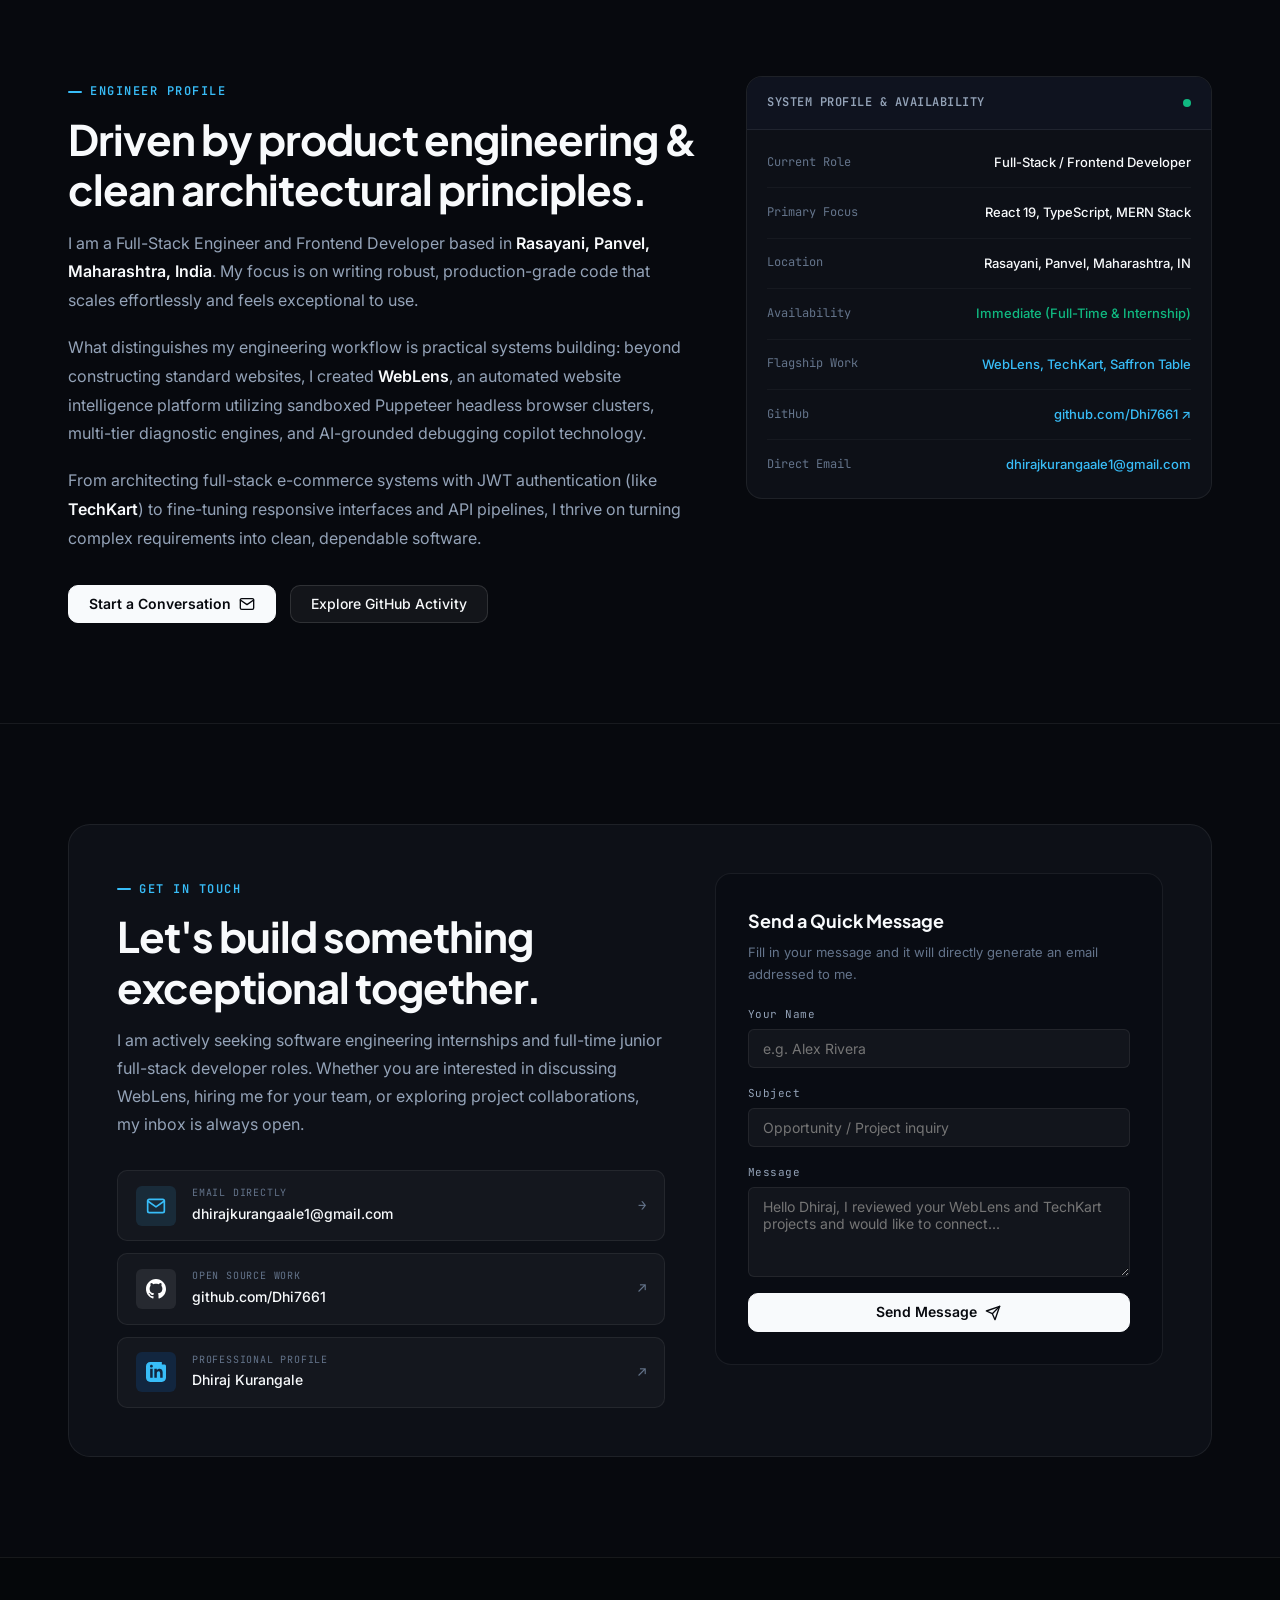
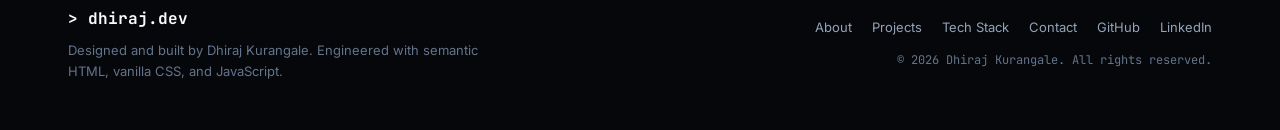
==== commit 1e52e502: "feat: redesign UI to professional engineering aesthetic, add WebLens showcase and TechKart live demo" ====
--- a/index.html
+++ b/index.html
@@ -1,333 +1,971 @@
 <!DOCTYPE html>
 <html lang="en">
 <head>
-<meta charset="UTF-8" />
-<meta name="viewport" content="width=device-width, initial-scale=1.0"/>
-<title>Dhiraj Kurangale</title>
-<link href="https://fonts.googleapis.com/css2?family=Syne:wght@400;500;600;700;800&family=DM+Sans:wght@300;400;500&display=swap" rel="stylesheet"/>
-<link rel="stylesheet" href="styles.css">
+  <meta charset="UTF-8" />
+  <meta name="viewport" content="width=device-width, initial-scale=1.0" />
+  <title>Dhiraj Kurangale — Full-Stack Engineer &amp; Frontend Specialist</title>
+  <meta name="description" content="Portfolio of Dhiraj Kurangale — Full-Stack Engineer specializing in React 19, TypeScript, Node.js, Express, Puppeteer, and MERN stack systems. Creator of WebLens and TechKart." />
+  <meta name="keywords" content="Dhiraj Kurangale, Full-Stack Developer, Frontend Developer, WebLens, TechKart, React 19, TypeScript, Node.js, MERN Stack, Software Engineer" />
+  <meta name="author" content="Dhiraj Kurangale" />
+
+  <!-- Open Graph / Meta -->
+  <meta property="og:type" content="website" />
+  <meta property="og:title" content="Dhiraj Kurangale — Full-Stack Engineer" />
+  <meta property="og:description" content="Building production-grade web platforms, automated developer tooling, and modern full-stack architectures." />
+  <meta property="og:url" content="https://github.com/Dhi7661/Portfolio" />
+
+  <!-- Fonts -->
+  <link rel="preconnect" href="https://fonts.googleapis.com" />
+  <link rel="preconnect" href="https://fonts.gstatic.com" crossorigin />
+  <link href="https://fonts.googleapis.com/css2?family=Inter:wght@300;400;500;600;700&family=JetBrains+Mono:wght@400;500;600&family=Plus+Jakarta+Sans:wght@500;600;700;800&display=swap" rel="stylesheet" />
+
+  <!-- Stylesheet -->
+  <link rel="stylesheet" href="styles.css" />
 </head>
 <body>
 
-<div class="blob blob1"></div>
-<div class="blob blob2"></div>
-<div class="blob blob3"></div>
-
-<!-- NAV -->
-<nav>
-  <a href="#hero" class="nav-logo">DK<span>.</span></a>
-  <ul class="nav-links">
-    <li><a href="#about">About</a></li>
-    <li><a href="#skills">Skills</a></li>
-    <li><a href="#projects">Projects</a></li>
-    <li><a href="#contact">Contact</a></li>
-    <li><a href="mailto:dhirajkurangaale1@gmail.com" class="nav-cta">Hire Me</a></li>
-  </ul>
-</nav>
-
-<!-- HERO -->
-<section id="hero">
-  <div class="hero-inner">
-    <div class="hero-tag">Available for Internship</div>
-    <div class="hero-tag">Available for Full Time Job</div>
-    <h1 class="hero-name">
-      Dhiraj<br>
-      <span class="line2">Kurangale.</span>
-    </h1>
-    <p class="hero-role">Frontend Developer &amp; MERN Stack Learner</p>
-    <p class="hero-desc">
-      Building clean, fast, and responsive web experiences using React.js and the MERN stack.
-      Based in Rasayani, Panvel, Maharashtra — passionate about turning ideas into real products.
-    </p>
-    <div class="hero-btns">
-      <a href="#projects" class="btn-primary">
-        <span>View Projects</span>
-        <span>→</span>
+  <!-- Background Canvas Grid -->
+  <div class="tech-grid-bg" aria-hidden="true"></div>
+  <div class="glow-radial glow-cyan" aria-hidden="true"></div>
+  <div class="glow-radial glow-indigo" aria-hidden="true"></div>
+
+  <!-- Header / Navigation -->
+  <header class="site-header" id="site-header">
+    <div class="nav-container">
+      <a href="#hero" class="brand-logo" aria-label="Dhiraj Kurangale Home">
+        <span class="logo-terminal-symbol">&gt;_</span>
+        <span class="logo-name">dhiraj<span class="logo-dot">.dev</span></span>
       </a>
-      <a href="https://github.com/Dhi7661" target="_blank" class="btn-secondary">
-        <span>GitHub Profile</span>
-        <span>↗</span>
-      </a>
-    </div>
-    <div class="hero-stats">
-      <div>
-        <div class="stat-num">5<span>+</span></div>
-        <div class="stat-label">Projects Built</div>
-      </div>
-      <div>
-        <div class="stat-num">5<span>+</span></div>
-        <div class="stat-label">Technologies</div>
+
+      <!-- Desktop Nav -->
+      <nav class="desktop-nav" aria-label="Main Navigation">
+        <ul class="nav-menu">
+          <li><a href="#about" class="nav-item">About</a></li>
+          <li><a href="#projects" class="nav-item">Projects</a></li>
+          <li><a href="#skills" class="nav-item">Tech Stack</a></li>
+          <li><a href="#contact" class="nav-item">Contact</a></li>
+        </ul>
+      </nav>
+
+      <!-- Nav CTA & Status -->
+      <div class="nav-actions">
+        <div class="status-indicator-mini" title="Available for hire">
+          <span class="pulse-dot"></span>
+          <span class="status-text">Available</span>
+        </div>
+        <a href="#contact" class="btn btn-outline btn-sm">Get in Touch</a>
+        <button class="mobile-toggle" id="mobileToggle" aria-label="Toggle navigation menu" aria-expanded="false">
+          <svg class="menu-icon" width="22" height="22" viewBox="0 0 24 24" fill="none" stroke="currentColor" stroke-width="2" stroke-linecap="round" stroke-linejoin="round">
+            <line x1="3" y1="12" x2="21" y2="12"></line>
+            <line x1="3" y1="6" x2="21" y2="6"></line>
+            <line x1="3" y1="18" x2="21" y2="18"></line>
+          </svg>
+          <svg class="close-icon" width="22" height="22" viewBox="0 0 24 24" fill="none" stroke="currentColor" stroke-width="2" stroke-linecap="round" stroke-linejoin="round">
+            <line x1="18" y1="6" x2="6" y2="18"></line>
+            <line x1="6" y1="6" x2="18" y2="18"></line>
+          </svg>
+        </button>
       </div>
     </div>
-  </div>
-</section>
-
-<!-- ABOUT -->
-<section id="about">
-  <div class="container">
-    <p class="section-label fade-up">About Me</p>
-    <h2 class="section-title fade-up">Passionate about<br>building for the web.</h2>
-    <div class="about-grid">
-      <div class="about-text fade-up">
-        <p>
-          Hey! I'm <strong>Dhiraj Kurangale</strong>, a frontend developer from Rasayani, Panvel, Maharashtra.
-          I love building user interfaces that are clean, fast, and easy to use.
-        </p>
-        <p>
-          I have strong knowledge of <strong>HTML, CSS, JavaScript</strong> and <strong>React.js</strong>.
-          I am also learning the full <strong>MERN stack — Node.js, Express.js and MongoDB —</strong>
-          to become a complete full stack developer.
-        </p>
-        <p>
-          Currently building <strong>TechKart</strong>, a full stack e-commerce platform
-          with product listing, shopping cart, user authentication and responsive design.
-          I am actively looking for internship opportunities where I can contribute,
-          learn, and grow with a real product team.
+
+    <!-- Mobile Navigation Drawer -->
+    <div class="mobile-drawer" id="mobileDrawer">
+      <ul class="mobile-nav-links">
+        <li><a href="#about" class="mobile-nav-item">About</a></li>
+        <li><a href="#projects" class="mobile-nav-item">Projects</a></li>
+        <li><a href="#skills" class="mobile-nav-item">Tech Stack</a></li>
+        <li><a href="#contact" class="mobile-nav-item">Contact</a></li>
+        <li><a href="mailto:dhirajkurangaale1@gmail.com" class="btn btn-primary w-full">dhirajkurangaale1@gmail.com</a></li>
+      </ul>
+    </div>
+  </header>
+
+  <main>
+    <!-- HERO SECTION -->
+    <section id="hero" class="hero-section">
+      <div class="section-container hero-layout">
+        <div class="hero-content">
+          <div class="status-badge fade-in">
+            <span class="pulse-dot"></span>
+            <span class="badge-text">Available for Full-Time Roles &amp; Internships</span>
+          </div>
+
+          <h1 class="hero-title fade-in">
+            Engineering scalable web apps &amp; <span class="text-gradient">developer tooling.</span>
+          </h1>
+
+          <p class="hero-bio fade-in">
+            Hi, I'm <strong>Dhiraj Kurangale</strong>. A Full-Stack Engineer and Frontend Specialist based in Maharashtra, India.
+            I build resilient, production-ready platforms using <strong>React 19, TypeScript, Node.js, Puppeteer,</strong> and the <strong>MERN stack</strong>.
+          </p>
+
+          <div class="hero-actions fade-in">
+            <a href="#projects" class="btn btn-primary">
+              <span>View Projects</span>
+              <svg width="16" height="16" viewBox="0 0 24 24" fill="none" stroke="currentColor" stroke-width="2" stroke-linecap="round" stroke-linejoin="round">
+                <line x1="5" y1="12" x2="19" y2="12"></line>
+                <polyline points="12 5 19 12 12 19"></polyline>
+              </svg>
+            </a>
+            <a href="https://github.com/Dhi7661" target="_blank" rel="noopener noreferrer" class="btn btn-secondary">
+              <svg width="18" height="18" viewBox="0 0 24 24" fill="currentColor">
+                <path d="M12 0c-6.626 0-12 5.373-12 12 0 5.302 3.438 9.8 8.207 11.387.599.111.793-.261.793-.577v-2.234c-3.338.726-4.033-1.416-4.033-1.416-.546-1.387-1.333-1.756-1.333-1.756-1.089-.745.083-.729.083-.729 1.205.084 1.839 1.237 1.839 1.237 1.07 1.834 2.807 1.304 3.492.997.107-.775.418-1.305.762-1.604-2.665-.305-5.467-1.334-5.467-5.931 0-1.311.469-2.381 1.236-3.221-.124-.303-.535-1.524.117-3.176 0 0 1.008-.322 3.301 1.23.957-.266 1.983-.399 3.003-.404 1.02.005 2.047.138 3.006.404 2.291-1.552 3.297-1.23 3.297-1.23.653 1.653.242 2.874.118 3.176.77.84 1.235 1.911 1.235 3.221 0 4.609-2.807 5.624-5.479 5.921.43.372.823 1.102.823 2.222v3.293c0 .319.192.694.801.576 4.765-1.589 8.199-6.086 8.199-11.386 0-6.627-5.373-12-12-12z"/>
+              </svg>
+              <span>GitHub</span>
+            </a>
+            <button class="btn btn-ghost copy-email-btn" data-email="dhirajkurangaale1@gmail.com" aria-label="Copy email address to clipboard">
+              <svg class="copy-icon" width="16" height="16" viewBox="0 0 24 24" fill="none" stroke="currentColor" stroke-width="2" stroke-linecap="round" stroke-linejoin="round">
+                <rect x="9" y="9" width="13" height="13" rx="2" ry="2"></rect>
+                <path d="M5 15H4a2 2 0 0 1-2-2V4a2 2 0 0 1 2-2h9a2 2 0 0 1 2 2v1"></path>
+              </svg>
+              <span class="btn-copy-label">Copy Email</span>
+            </button>
+          </div>
+
+          <div class="hero-tech-strip fade-in">
+            <span class="strip-label">CORE STACK:</span>
+            <div class="strip-tags">
+              <span class="strip-tag">React 19</span>
+              <span class="strip-tag">TypeScript</span>
+              <span class="strip-tag">Node.js</span>
+              <span class="strip-tag">Express</span>
+              <span class="strip-tag">MongoDB</span>
+              <span class="strip-tag">Puppeteer</span>
+              <span class="strip-tag">Tailwind CSS</span>
+            </div>
+          </div>
+        </div>
+
+        <!-- Hero Terminal Card -->
+        <div class="hero-terminal fade-in">
+          <div class="terminal-window">
+            <div class="terminal-bar">
+              <div class="terminal-dots">
+                <span class="t-dot t-red"></span>
+                <span class="t-dot t-yellow"></span>
+                <span class="t-dot t-green"></span>
+              </div>
+              <div class="terminal-title">dhiraj@developer-workstation: ~</div>
+              <div class="terminal-badge">NODE v20+</div>
+            </div>
+            <div class="terminal-body font-mono">
+              <div class="term-line">
+                <span class="term-prompt">$</span>
+                <span class="term-cmd">curl -s https://api.dhiraj.dev/profile</span>
+              </div>
+              <div class="term-output">
+                <span class="json-brace">{</span><br/>
+                &nbsp;&nbsp;<span class="json-key">"name"</span>: <span class="json-str">"Dhiraj Kurangale"</span>,<br/>
+                &nbsp;&nbsp;<span class="json-key">"role"</span>: <span class="json-str">"Full-Stack Engineer"</span>,<br/>
+                &nbsp;&nbsp;<span class="json-key">"flagshipProject"</span>: <span class="json-str">"WebLens (Auditing &amp; AI QA)"</span>,<br/>
+                &nbsp;&nbsp;<span class="json-key">"specializations"</span>: [<br/>
+                &nbsp;&nbsp;&nbsp;&nbsp;<span class="json-str">"Automated Chromium Crawling"</span>,<br/>
+                &nbsp;&nbsp;&nbsp;&nbsp;<span class="json-str">"Full-Stack MERN Architecture"</span>,<br/>
+                &nbsp;&nbsp;&nbsp;&nbsp;<span class="json-str">"Interactive UI Engineering"</span><br/>
+                &nbsp;&nbsp;],<br/>
+                &nbsp;&nbsp;<span class="json-key">"openTo"</span>: <span class="json-str">"Internships &amp; Full-Time Opportunities"</span>,<br/>
+                &nbsp;&nbsp;<span class="json-key">"location"</span>: <span class="json-str">"Maharashtra, India"</span><br/>
+                <span class="json-brace">}</span>
+              </div>
+              <div class="term-line mt-2">
+                <span class="term-prompt">$</span>
+                <span class="term-cmd">weblens audit --target prod</span>
+                <span class="term-cursor"></span>
+              </div>
+              <div class="term-status-box">
+                <div class="ts-row">
+                  <span class="ts-pill ts-success">● HEADLESS ENGINE ONLINE</span>
+                  <span class="ts-time">Audit Speed: 420ms</span>
+                </div>
+                <div class="ts-metrics">
+                  <div class="ts-metric"><span>PERF</span><strong class="text-emerald">99</strong></div>
+                  <div class="ts-metric"><span>SEO</span><strong class="text-emerald">100</strong></div>
+                  <div class="ts-metric"><span>A11Y</span><strong class="text-emerald">96</strong></div>
+                  <div class="ts-metric"><span>SEC</span><strong class="text-cyan">A+</strong></div>
+                </div>
+              </div>
+            </div>
+          </div>
+        </div>
+      </div>
+    </section>
+
+    <!-- FEATURED PROJECTS SHOWCASE -->
+    <section id="projects" class="projects-section">
+      <div class="section-container">
+        <div class="section-header">
+          <div class="section-eyebrow">
+            <span class="eyebrow-dash"></span>
+            <span>PORTFOLIO SHOWCASE</span>
+          </div>
+          <h2 class="section-heading">Featured Systems &amp; Applications</h2>
+          <p class="section-subheading">
+            Production-deployed full-stack platforms, developer tools, and responsive web products crafted with performance, clean code architecture, and high UI standards.
+          </p>
+        </div>
+
+        <!-- Filter Controls -->
+        <div class="project-filters" role="tablist" aria-label="Project Categories">
+          <button class="filter-tab active" data-filter="all" role="tab" aria-selected="true">All Projects (6)</button>
+          <button class="filter-tab" data-filter="fullstack" role="tab" aria-selected="false">Full-Stack &amp; Platforms (3)</button>
+          <button class="filter-tab" data-filter="frontend" role="tab" aria-selected="false">Frontend &amp; Apps (3)</button>
+        </div>
+
+        <!-- Projects Grid -->
+        <div class="projects-list">
+
+          <!-- FLAGSHIP PROJECT 1: WEBLENS -->
+          <article class="project-card flagship-card" data-category="fullstack">
+            <div class="flagship-grid">
+              <div class="project-preview-pane">
+                <div class="mockup-frame">
+                  <div class="mockup-header">
+                    <div class="mockup-dots">
+                      <span></span><span></span><span></span>
+                    </div>
+                    <div class="mockup-address-bar font-mono">https://web-lens-kappa.vercel.app</div>
+                    <div class="mockup-badge">React 19 + Puppeteer</div>
+                  </div>
+                  <div class="mockup-screen screen-weblens">
+                    <div class="weblens-mini-ui">
+                      <div class="wl-top-bar">
+                        <div class="wl-brand">
+                          <span class="wl-logo-icon">🔍</span>
+                          <span class="wl-logo-text">WebLens <span class="wl-tag">v2.4</span></span>
+                        </div>
+                        <span class="wl-status-live">● AUDIT ENGINE ACTIVE</span>
+                      </div>
+                      <div class="wl-hero-banner">
+                        <div class="wl-score-ring ring-perf">
+                          <div class="ring-val">98</div>
+                          <div class="ring-lbl">Performance</div>
+                        </div>
+                        <div class="wl-score-ring ring-seo">
+                          <div class="ring-val">100</div>
+                          <div class="ring-lbl">SEO Health</div>
+                        </div>
+                        <div class="wl-score-ring ring-a11y">
+                          <div class="ring-val">95</div>
+                          <div class="ring-lbl">Accessibility</div>
+                        </div>
+                        <div class="wl-score-ring ring-sec">
+                          <div class="ring-val">96</div>
+                          <div class="ring-lbl">Best Practice</div>
+                        </div>
+                      </div>
+                      <div class="wl-console-feed font-mono">
+                        <div class="wl-feed-line text-cyan">&gt; Headless Chromium launched in secure sandbox container</div>
+                        <div class="wl-feed-line text-emerald">&gt; DOM &amp; Network timing waterfall verified (TTFB: 82ms)</div>
+                        <div class="wl-feed-line text-violet">&gt; AI Copilot generated 3 prioritized performance refactors</div>
+                      </div>
+                    </div>
+                  </div>
+                </div>
+              </div>
+
+              <div class="project-info-pane">
+                <div class="project-badge-row">
+                  <span class="badge badge-flagship">Flagship Project</span>
+                  <span class="badge badge-category">Full-Stack &amp; QA Platform</span>
+                </div>
+
+                <h3 class="project-card-title">
+                  <a href="https://web-lens-kappa.vercel.app/" target="_blank" rel="noopener noreferrer">
+                    WebLens — Website Intelligence &amp; Quality Analysis Platform
+                  </a>
+                </h3>
+
+                <p class="project-summary-text">
+                  An enterprise-grade, full-stack website intelligence and automated quality assurance platform. Built as a high-performance modern alternative to Google Lighthouse and site diagnostic suites.
+                </p>
+
+                <p class="project-deep-desc">
+                  Instead of generating generic reports, WebLens launches a secure, sandboxed headless Chromium browser to crawl any webpage, inspect its live DOM and network timings, execute <strong>5 specialized diagnostic audit engines</strong>, track regressions over time, and provide an interactive <strong>Grounded AI Copilot</strong> to guide developers through prioritized fixes.
+                </p>
+
+                <div class="project-feature-bullets">
+                  <div class="feat-item">
+                    <span class="feat-bullet">✦</span>
+                    <span><strong>Sandboxed Headless Crawler:</strong> Automated Chromium engine inspects real DOM runtime and network waterfall.</span>
+                  </div>
+                  <div class="feat-item">
+                    <span class="feat-bullet">✦</span>
+                    <span><strong>5 Specialized Audit Engines:</strong> In-depth scoring for Performance, SEO, Accessibility, Security, and Code Quality.</span>
+                  </div>
+                  <div class="feat-item">
+                    <span class="feat-bullet">✦</span>
+                    <span><strong>Grounded AI Copilot:</strong> Interactive diagnostic assistant prioritizing code refactors with exact solutions.</span>
+                  </div>
+                </div>
+
+                <div class="project-tech-tags">
+                  <span class="tech-tag highlight">React 19</span>
+                  <span class="tech-tag highlight">TypeScript</span>
+                  <span class="tech-tag highlight">Node.js</span>
+                  <span class="tech-tag highlight">Puppeteer</span>
+                  <span class="tech-tag">Express</span>
+                  <span class="tech-tag">MongoDB Atlas</span>
+                  <span class="tech-tag">Tailwind CSS v4</span>
+                </div>
+
+                <div class="project-card-actions">
+                  <a href="https://web-lens-kappa.vercel.app/" target="_blank" rel="noopener noreferrer" class="btn btn-primary btn-sm">
+                    <span>Live Platform</span>
+                    <svg width="14" height="14" viewBox="0 0 24 24" fill="none" stroke="currentColor" stroke-width="2" stroke-linecap="round" stroke-linejoin="round">
+                      <path d="M18 13v6a2 2 0 0 1-2 2H5a2 2 0 0 1-2-2V8a2 2 0 0 1 2-2h6"></path>
+                      <polyline points="15 3 21 3 21 9"></polyline>
+                      <line x1="10" y1="14" x2="21" y2="3"></line>
+                    </svg>
+                  </a>
+                  <a href="https://github.com/Dhi7661/WebLens" target="_blank" rel="noopener noreferrer" class="btn btn-secondary btn-sm">
+                    <svg width="14" height="14" viewBox="0 0 24 24" fill="currentColor">
+                      <path d="M12 0c-6.626 0-12 5.373-12 12 0 5.302 3.438 9.8 8.207 11.387.599.111.793-.261.793-.577v-2.234c-3.338.726-4.033-1.416-4.033-1.416-.546-1.387-1.333-1.756-1.333-1.756-1.089-.745.083-.729.083-.729 1.205.084 1.839 1.237 1.839 1.237 1.07 1.834 2.807 1.304 3.492.997.107-.775.418-1.305.762-1.604-2.665-.305-5.467-1.334-5.467-5.931 0-1.311.469-2.381 1.236-3.221-.124-.303-.535-1.524.117-3.176 0 0 1.008-.322 3.301 1.23.957-.266 1.983-.399 3.003-.404 1.02.005 2.047.138 3.006.404 2.291-1.552 3.297-1.23 3.297-1.23.653 1.653.242 2.874.118 3.176.77.84 1.235 1.911 1.235 3.221 0 4.609-2.807 5.624-5.479 5.921.43.372.823 1.102.823 2.222v3.293c0 .319.192.694.801.576 4.765-1.589 8.199-6.086 8.199-11.386 0-6.627-5.373-12-12-12z"/>
+                    </svg>
+                    <span>View Repository</span>
+                  </a>
+                </div>
+              </div>
+            </div>
+          </article>
+
+          <!-- PROJECT 2: TECHKART -->
+          <article class="project-card standard-card" data-category="fullstack">
+            <div class="card-visual visual-techkart">
+              <div class="mockup-frame">
+                <div class="mockup-header">
+                  <div class="mockup-dots"><span></span><span></span><span></span></div>
+                  <div class="mockup-address-bar font-mono">https://react-project-tech-kart.vercel.app</div>
+                </div>
+                <div class="mockup-screen screen-techkart">
+                  <div class="tk-preview-ui">
+                    <div class="tk-nav-mock">
+                      <span class="tk-logo">⚡ TechKart</span>
+                      <span class="tk-cart-badge">🛒 Cart (3)</span>
+                    </div>
+                    <div class="tk-catalog-grid">
+                      <div class="tk-item-card">
+                        <div class="tk-img-placeholder">🎧 Pro Audio</div>
+                        <div class="tk-item-meta">
+                          <span class="tk-title">ANC Headset</span>
+                          <span class="tk-price">$149.00</span>
+                        </div>
+                      </div>
+                      <div class="tk-item-card">
+                        <div class="tk-img-placeholder">⌨️ Mechanical</div>
+                        <div class="tk-item-meta">
+                          <span class="tk-title">RGB Keyboard</span>
+                          <span class="tk-price">$89.00</span>
+                        </div>
+                      </div>
+                    </div>
+                  </div>
+                </div>
+              </div>
+            </div>
+
+            <div class="card-content">
+              <div class="card-badges">
+                <span class="badge badge-accent">Full-Stack MERN</span>
+                <span class="badge badge-live">Live Deployment</span>
+              </div>
+
+              <h3 class="card-title">TechKart — E-Commerce Platform</h3>
+
+              <p class="card-desc">
+                A full-stack e-commerce web platform engineered for seamless electronics shopping. Integrates dynamic product catalog filtering, cart state persistence, secure JWT authentication with protected routes, and responsive checkout workflows.
+              </p>
+
+              <div class="project-tech-tags">
+                <span class="tech-tag highlight">React.js</span>
+                <span class="tech-tag">Node.js</span>
+                <span class="tech-tag">Express.js</span>
+                <span class="tech-tag">MongoDB</span>
+                <span class="tech-tag">JWT Auth</span>
+                <span class="tech-tag">REST APIs</span>
+              </div>
+
+              <div class="card-actions">
+                <a href="https://react-project-tech-kart.vercel.app" target="_blank" rel="noopener noreferrer" class="btn btn-primary btn-sm">
+                  <span>Live App</span>
+                  <svg width="14" height="14" viewBox="0 0 24 24" fill="none" stroke="currentColor" stroke-width="2" stroke-linecap="round" stroke-linejoin="round">
+                    <path d="M18 13v6a2 2 0 0 1-2 2H5a2 2 0 0 1-2-2V8a2 2 0 0 1 2-2h6"></path>
+                    <polyline points="15 3 21 3 21 9"></polyline>
+                    <line x1="10" y1="14" x2="21" y2="3"></line>
+                  </svg>
+                </a>
+                <a href="https://github.com/Dhi7661/React-Project-Tech-Kart" target="_blank" rel="noopener noreferrer" class="btn btn-secondary btn-sm">
+                  <svg width="14" height="14" viewBox="0 0 24 24" fill="currentColor">
+                    <path d="M12 0c-6.626 0-12 5.373-12 12 0 5.302 3.438 9.8 8.207 11.387.599.111.793-.261.793-.577v-2.234c-3.338.726-4.033-1.416-4.033-1.416-.546-1.387-1.333-1.756-1.333-1.756-1.089-.745.083-.729.083-.729 1.205.084 1.839 1.237 1.839 1.237 1.07 1.834 2.807 1.304 3.492.997.107-.775.418-1.305.762-1.604-2.665-.305-5.467-1.334-5.467-5.931 0-1.311.469-2.381 1.236-3.221-.124-.303-.535-1.524.117-3.176 0 0 1.008-.322 3.301 1.23.957-.266 1.983-.399 3.003-.404 1.02.005 2.047.138 3.006.404 2.291-1.552 3.297-1.23 3.297-1.23.653 1.653.242 2.874.118 3.176.77.84 1.235 1.911 1.235 3.221 0 4.609-2.807 5.624-5.479 5.921.43.372.823 1.102.823 2.222v3.293c0 .319.192.694.801.576 4.765-1.589 8.199-6.086 8.199-11.386 0-6.627-5.373-12-12-12z"/>
+                  </svg>
+                  <span>Code</span>
+                </a>
+              </div>
+            </div>
+          </article>
+
+          <!-- PROJECT 3: SAFFRON TABLE -->
+          <article class="project-card standard-card" data-category="frontend">
+            <div class="card-visual visual-saffron">
+              <div class="mockup-frame">
+                <div class="mockup-header">
+                  <div class="mockup-dots"><span></span><span></span><span></span></div>
+                  <div class="mockup-address-bar font-mono">https://restrauntweb.vercel.app</div>
+                </div>
+                <div class="mockup-screen screen-saffron">
+                  <div class="sf-preview-ui">
+                    <div class="sf-tag">HAUTE CUISINE</div>
+                    <div class="sf-title">Saffron Table</div>
+                    <div class="sf-sub">Artisanal Menus &amp; Table Booking</div>
+                    <div class="sf-cta-row">
+                      <span class="sf-btn">Reserve Table</span>
+                      <span class="sf-badge">4.9 ★ (380+ Reviews)</span>
+                    </div>
+                  </div>
+                </div>
+              </div>
+            </div>
+
+            <div class="card-content">
+              <div class="card-badges">
+                <span class="badge badge-amber">Fine Dining &amp; Hospitality</span>
+                <span class="badge badge-live">Live Demo</span>
+              </div>
+
+              <h3 class="card-title">Saffron Table — Gastronomy Platform</h3>
+
+              <p class="card-desc">
+                A luxury fine dining restaurant web application featuring curated artisanal menus, interactive chef specials showcase, online table reservation flow, and fluid responsive styling.
+              </p>
+
+              <div class="project-tech-tags">
+                <span class="tech-tag highlight">React.js</span>
+                <span class="tech-tag">JavaScript (ES6+)</span>
+                <span class="tech-tag">CSS3 Architecture</span>
+                <span class="tech-tag">Vite</span>
+                <span class="tech-tag">UX Design</span>
+              </div>
+
+              <div class="card-actions">
+                <a href="https://restrauntweb.vercel.app/" target="_blank" rel="noopener noreferrer" class="btn btn-primary btn-sm">
+                  <span>Live Experience</span>
+                  <svg width="14" height="14" viewBox="0 0 24 24" fill="none" stroke="currentColor" stroke-width="2" stroke-linecap="round" stroke-linejoin="round">
+                    <path d="M18 13v6a2 2 0 0 1-2 2H5a2 2 0 0 1-2-2V8a2 2 0 0 1 2-2h6"></path>
+                    <polyline points="15 3 21 3 21 9"></polyline>
+                    <line x1="10" y1="14" x2="21" y2="3"></line>
+                  </svg>
+                </a>
+                <a href="https://github.com/Dhi7661" target="_blank" rel="noopener noreferrer" class="btn btn-secondary btn-sm">
+                  <svg width="14" height="14" viewBox="0 0 24 24" fill="currentColor">
+                    <path d="M12 0c-6.626 0-12 5.373-12 12 0 5.302 3.438 9.8 8.207 11.387.599.111.793-.261.793-.577v-2.234c-3.338.726-4.033-1.416-4.033-1.416-.546-1.387-1.333-1.756-1.333-1.756-1.089-.745.083-.729.083-.729 1.205.084 1.839 1.237 1.839 1.237 1.07 1.834 2.807 1.304 3.492.997.107-.775.418-1.305.762-1.604-2.665-.305-5.467-1.334-5.467-5.931 0-1.311.469-2.381 1.236-3.221-.124-.303-.535-1.524.117-3.176 0 0 1.008-.322 3.301 1.23.957-.266 1.983-.399 3.003-.404 1.02.005 2.047.138 3.006.404 2.291-1.552 3.297-1.23 3.297-1.23.653 1.653.242 2.874.118 3.176.77.84 1.235 1.911 1.235 3.221 0 4.609-2.807 5.624-5.479 5.921.43.372.823 1.102.823 2.222v3.293c0 .319.192.694.801.576 4.765-1.589 8.199-6.086 8.199-11.386 0-6.627-5.373-12-12-12z"/>
+                  </svg>
+                  <span>Code</span>
+                </a>
+              </div>
+            </div>
+          </article>
+
+          <!-- PROJECT 4: USER MANAGEMENT SYSTEM -->
+          <article class="project-card standard-card" data-category="fullstack">
+            <div class="card-visual visual-usermgmt">
+              <div class="mockup-frame">
+                <div class="mockup-header">
+                  <div class="mockup-dots"><span></span><span></span><span></span></div>
+                  <div class="mockup-address-bar font-mono">user-management-system.vercel.app</div>
+                </div>
+                <div class="mockup-screen screen-usermgmt">
+                  <div class="um-preview-ui font-mono">
+                    <div class="um-table-header">
+                      <span>ID</span><span>USER</span><span>ROLE</span><span>STATUS</span>
+                    </div>
+                    <div class="um-table-row">
+                      <span class="text-muted">#01</span><span>Alex Cole</span><span class="text-cyan">Admin</span><span class="text-emerald">Active</span>
+                    </div>
+                    <div class="um-table-row">
+                      <span class="text-muted">#02</span><span>Sarah Vane</span><span class="text-indigo">Dev</span><span class="text-emerald">Active</span>
+                    </div>
+                    <div class="um-table-row">
+                      <span class="text-muted">#03</span><span>John Doe</span><span class="text-muted">Guest</span><span class="text-yellow">Pending</span>
+                    </div>
+                  </div>
+                </div>
+              </div>
+            </div>
+
+            <div class="card-content">
+              <div class="card-badges">
+                <span class="badge badge-accent">Full-Stack MERN</span>
+                <span class="badge badge-live">Live App</span>
+              </div>
+
+              <h3 class="card-title">User Management &amp; CRUD Directory</h3>
+
+              <p class="card-desc">
+                Production-grade admin dashboard system delivering complete Create, Read, Update, and Delete operations. Features REST API endpoints, MongoDB document modeling, state validation, and clean tabular data presentation.
+              </p>
+
+              <div class="project-tech-tags">
+                <span class="tech-tag highlight">React.js</span>
+                <span class="tech-tag">Node.js</span>
+                <span class="tech-tag">Express.js</span>
+                <span class="tech-tag">MongoDB</span>
+                <span class="tech-tag">Mongoose</span>
+              </div>
+
+              <div class="card-actions">
+                <a href="https://user-management-system-dhiraj-hazel.vercel.app/" target="_blank" rel="noopener noreferrer" class="btn btn-primary btn-sm">
+                  <span>Live System</span>
+                  <svg width="14" height="14" viewBox="0 0 24 24" fill="none" stroke="currentColor" stroke-width="2" stroke-linecap="round" stroke-linejoin="round">
+                    <path d="M18 13v6a2 2 0 0 1-2 2H5a2 2 0 0 1-2-2V8a2 2 0 0 1 2-2h6"></path>
+                    <polyline points="15 3 21 3 21 9"></polyline>
+                    <line x1="10" y1="14" x2="21" y2="3"></line>
+                  </svg>
+                </a>
+                <a href="https://github.com/Dhi7661/User-Management-System" target="_blank" rel="noopener noreferrer" class="btn btn-secondary btn-sm">
+                  <svg width="14" height="14" viewBox="0 0 24 24" fill="currentColor">
+                    <path d="M12 0c-6.626 0-12 5.373-12 12 0 5.302 3.438 9.8 8.207 11.387.599.111.793-.261.793-.577v-2.234c-3.338.726-4.033-1.416-4.033-1.416-.546-1.387-1.333-1.756-1.333-1.756-1.089-.745.083-.729.083-.729 1.205.084 1.839 1.237 1.839 1.237 1.07 1.834 2.807 1.304 3.492.997.107-.775.418-1.305.762-1.604-2.665-.305-5.467-1.334-5.467-5.931 0-1.311.469-2.381 1.236-3.221-.124-.303-.535-1.524.117-3.176 0 0 1.008-.322 3.301 1.23.957-.266 1.983-.399 3.003-.404 1.02.005 2.047.138 3.006.404 2.291-1.552 3.297-1.23 3.297-1.23.653 1.653.242 2.874.118 3.176.77.84 1.235 1.911 1.235 3.221 0 4.609-2.807 5.624-5.479 5.921.43.372.823 1.102.823 2.222v3.293c0 .319.192.694.801.576 4.765-1.589 8.199-6.086 8.199-11.386 0-6.627-5.373-12-12-12z"/>
+                  </svg>
+                  <span>Code</span>
+                </a>
+              </div>
+            </div>
+          </article>
+
+          <!-- PROJECT 5: AMAZON HOMEPAGE CLONE -->
+          <article class="project-card standard-card" data-category="frontend">
+            <div class="card-visual visual-amazon">
+              <div class="mockup-frame">
+                <div class="mockup-header">
+                  <div class="mockup-dots"><span></span><span></span><span></span></div>
+                  <div class="mockup-address-bar font-mono">amazon-clone.preview</div>
+                </div>
+                <div class="mockup-screen screen-amazon">
+                  <div class="amz-preview-ui">
+                    <div class="amz-nav-mock">
+                      <span class="amz-logo">amazon<span class="amz-dot">.clone</span></span>
+                      <span class="amz-search-bar">Search products...</span>
+                    </div>
+                    <div class="amz-hero-banner-mock">Prime Deals — Electronics &amp; Home</div>
+                  </div>
+                </div>
+              </div>
+            </div>
+
+            <div class="card-content">
+              <div class="card-badges">
+                <span class="badge badge-muted">Frontend Architecture</span>
+                <span class="badge badge-code">Vanilla JS &amp; CSS</span>
+              </div>
+
+              <h3 class="card-title">Amazon E-Commerce UI Recreation</h3>
+
+              <p class="card-desc">
+                High-fidelity layout reconstruction of the Amazon homepage built from scratch without external component libraries. Engineered complex navigation bars, dropdown menus, product carousels, and responsive breakpoint mechanics.
+              </p>
+
+              <div class="project-tech-tags">
+                <span class="tech-tag highlight">HTML5 Semantic</span>
+                <span class="tech-tag">Modern CSS3 Grid/Flex</span>
+                <span class="tech-tag">JavaScript (ES6+)</span>
+                <span class="tech-tag">Responsive UI</span>
+              </div>
+
+              <div class="card-actions">
+                <a href="https://github.com/Dhi7661/amazon-clone" target="_blank" rel="noopener noreferrer" class="btn btn-secondary btn-sm w-full">
+                  <svg width="14" height="14" viewBox="0 0 24 24" fill="currentColor">
+                    <path d="M12 0c-6.626 0-12 5.373-12 12 0 5.302 3.438 9.8 8.207 11.387.599.111.793-.261.793-.577v-2.234c-3.338.726-4.033-1.416-4.033-1.416-.546-1.387-1.333-1.756-1.333-1.756-1.089-.745.083-.729.083-.729 1.205.084 1.839 1.237 1.839 1.237 1.07 1.834 2.807 1.304 3.492.997.107-.775.418-1.305.762-1.604-2.665-.305-5.467-1.334-5.467-5.931 0-1.311.469-2.381 1.236-3.221-.124-.303-.535-1.524.117-3.176 0 0 1.008-.322 3.301 1.23.957-.266 1.983-.399 3.003-.404 1.02.005 2.047.138 3.006.404 2.291-1.552 3.297-1.23 3.297-1.23.653 1.653.242 2.874.118 3.176.77.84 1.235 1.911 1.235 3.221 0 4.609-2.807 5.624-5.479 5.921.43.372.823 1.102.823 2.222v3.293c0 .319.192.694.801.576 4.765-1.589 8.199-6.086 8.199-11.386 0-6.627-5.373-12-12-12z"/>
+                  </svg>
+                  <span>View Repository &amp; Code</span>
+                </a>
+              </div>
+            </div>
+          </article>
+
+          <!-- PROJECT 6: NOTES & TASK MANAGER -->
+          <article class="project-card standard-card" data-category="frontend">
+            <div class="card-visual visual-todo">
+              <div class="mockup-frame">
+                <div class="mockup-header">
+                  <div class="mockup-dots"><span></span><span></span><span></span></div>
+                  <div class="mockup-address-bar font-mono">notes-app.local</div>
+                </div>
+                <div class="mockup-screen screen-todo">
+                  <div class="todo-preview-ui font-mono">
+                    <div class="todo-item-mock done">
+                      <span>✓ Refactor Puppeteer Crawler Engine</span>
+                    </div>
+                    <div class="todo-item-mock active">
+                      <span>○ Implement JWT Refresh Tokens</span>
+                    </div>
+                    <div class="todo-item-mock active">
+                      <span>○ Setup MongoDB Atlas indexes</span>
+                    </div>
+                  </div>
+                </div>
+              </div>
+            </div>
+
+            <div class="card-content">
+              <div class="card-badges">
+                <span class="badge badge-muted">React State Management</span>
+                <span class="badge badge-code">LocalStorage</span>
+              </div>
+
+              <h3 class="card-title">Task &amp; Notes Workspace</h3>
+
+              <p class="card-desc">
+                Streamlined productivity application with dynamic note creation, task completion statuses, search filtering, and client-side browser storage persistence using React Hooks.
+              </p>
+
+              <div class="project-tech-tags">
+                <span class="tech-tag highlight">React.js</span>
+                <span class="tech-tag">useState / useEffect</span>
+                <span class="tech-tag">Browser Storage</span>
+                <span class="tech-tag">Modular CSS</span>
+              </div>
+
+              <div class="card-actions">
+                <a href="https://github.com/Dhi7661/to-do" target="_blank" rel="noopener noreferrer" class="btn btn-secondary btn-sm w-full">
+                  <svg width="14" height="14" viewBox="0 0 24 24" fill="currentColor">
+                    <path d="M12 0c-6.626 0-12 5.373-12 12 0 5.302 3.438 9.8 8.207 11.387.599.111.793-.261.793-.577v-2.234c-3.338.726-4.033-1.416-4.033-1.416-.546-1.387-1.333-1.756-1.333-1.756-1.089-.745.083-.729.083-.729 1.205.084 1.839 1.237 1.839 1.237 1.07 1.834 2.807 1.304 3.492.997.107-.775.418-1.305.762-1.604-2.665-.305-5.467-1.334-5.467-5.931 0-1.311.469-2.381 1.236-3.221-.124-.303-.535-1.524.117-3.176 0 0 1.008-.322 3.301 1.23.957-.266 1.983-.399 3.003-.404 1.02.005 2.047.138 3.006.404 2.291-1.552 3.297-1.23 3.297-1.23.653 1.653.242 2.874.118 3.176.77.84 1.235 1.911 1.235 3.221 0 4.609-2.807 5.624-5.479 5.921.43.372.823 1.102.823 2.222v3.293c0 .319.192.694.801.576 4.765-1.589 8.199-6.086 8.199-11.386 0-6.627-5.373-12-12-12z"/>
+                  </svg>
+                  <span>View Repository &amp; Code</span>
+                </a>
+              </div>
+            </div>
+          </article>
+
+        </div>
+      </div>
+    </section>
+
+    <!-- TECHNICAL SKILLS SECTION -->
+    <section id="skills" class="skills-section">
+      <div class="section-container">
+        <div class="section-header">
+          <div class="section-eyebrow">
+            <span class="eyebrow-dash"></span>
+            <span>CAPABILITIES &amp; TOOLING</span>
+          </div>
+          <h2 class="section-heading">Technical Architecture &amp; Skills</h2>
+          <p class="section-subheading">
+            Practical competencies acquired through building end-to-end full-stack architectures, automated testing platforms, and high-performance interactive interfaces.
+          </p>
+        </div>
+
+        <div class="skills-grid">
+
+          <!-- Category 1: Frontend -->
+          <div class="skill-category-card">
+            <div class="category-header">
+              <div class="cat-icon-wrap cat-icon-react">
+                <svg width="22" height="22" viewBox="0 0 24 24" fill="none" stroke="currentColor" stroke-width="2" stroke-linecap="round" stroke-linejoin="round">
+                  <polygon points="12 2 2 7 12 12 22 7 12 2"></polygon>
+                  <polyline points="2 17 12 22 22 17"></polyline>
+                  <polyline points="2 12 12 17 22 12"></polyline>
+                </svg>
+              </div>
+              <div>
+                <h3 class="cat-title">Frontend Engineering</h3>
+                <span class="cat-sub">Client architecture &amp; reactivity</span>
+              </div>
+            </div>
+            <ul class="skill-pill-list">
+              <li class="skill-pill"><strong>React 19 &amp; 18</strong></li>
+              <li class="skill-pill"><strong>TypeScript</strong></li>
+              <li class="skill-pill">JavaScript (ES6+)</li>
+              <li class="skill-pill">Tailwind CSS v4</li>
+              <li class="skill-pill">HTML5 Semantic</li>
+              <li class="skill-pill">CSS3 &amp; Flexbox/Grid</li>
+              <li class="skill-pill">State Hooks &amp; Context</li>
+              <li class="skill-pill">Responsive Design</li>
+            </ul>
+          </div>
+
+          <!-- Category 2: Backend -->
+          <div class="skill-category-card">
+            <div class="category-header">
+              <div class="cat-icon-wrap cat-icon-node">
+                <svg width="22" height="22" viewBox="0 0 24 24" fill="none" stroke="currentColor" stroke-width="2" stroke-linecap="round" stroke-linejoin="round">
+                  <rect x="2" y="2" width="20" height="8" rx="2" ry="2"></rect>
+                  <rect x="2" y="14" width="20" height="8" rx="2" ry="2"></rect>
+                  <line x1="6" y1="6" x2="6.01" y2="6"></line>
+                  <line x1="6" y1="18" x2="6.01" y2="18"></line>
+                </svg>
+              </div>
+              <div>
+                <h3 class="cat-title">Backend &amp; Automation</h3>
+                <span class="cat-sub">Server logic &amp; browser engines</span>
+              </div>
+            </div>
+            <ul class="skill-pill-list">
+              <li class="skill-pill"><strong>Node.js</strong></li>
+              <li class="skill-pill"><strong>Express.js</strong></li>
+              <li class="skill-pill"><strong>Puppeteer (Chromium)</strong></li>
+              <li class="skill-pill">RESTful API Design</li>
+              <li class="skill-pill">JWT &amp; Auth Flow</li>
+              <li class="skill-pill">CORS &amp; Middleware</li>
+              <li class="skill-pill">Network Timing Analysis</li>
+            </ul>
+          </div>
+
+          <!-- Category 3: Databases -->
+          <div class="skill-category-card">
+            <div class="category-header">
+              <div class="cat-icon-wrap cat-icon-db">
+                <svg width="22" height="22" viewBox="0 0 24 24" fill="none" stroke="currentColor" stroke-width="2" stroke-linecap="round" stroke-linejoin="round">
+                  <ellipse cx="12" cy="5" rx="9" ry="3"></ellipse>
+                  <path d="M21 12c0 1.66-4 3-9 3s-9-1.34-9-3"></path>
+                  <path d="M3 5v14c0 1.66 4 3 9 3s9-1.34 9-3V5"></path>
+                </svg>
+              </div>
+              <div>
+                <h3 class="cat-title">Databases &amp; Storage</h3>
+                <span class="cat-sub">Data schemas &amp; persistence</span>
+              </div>
+            </div>
+            <ul class="skill-pill-list">
+              <li class="skill-pill"><strong>MongoDB Atlas</strong></li>
+              <li class="skill-pill">Mongoose ODM</li>
+              <li class="skill-pill">CRUD Modeling</li>
+              <li class="skill-pill">Aggregations &amp; Indexes</li>
+              <li class="skill-pill">LocalStorage &amp; Session</li>
+              <li class="skill-pill">JSON Schemas</li>
+            </ul>
+          </div>
+
+          <!-- Category 4: Tools -->
+          <div class="skill-category-card">
+            <div class="category-header">
+              <div class="cat-icon-wrap cat-icon-tools">
+                <svg width="22" height="22" viewBox="0 0 24 24" fill="none" stroke="currentColor" stroke-width="2" stroke-linecap="round" stroke-linejoin="round">
+                  <path d="M14.7 6.3a1 1 0 0 0 0 1.4l1.6 1.6a1 1 0 0 0 1.4 0l3.77-3.77a6 6 0 0 1-7.94 7.94l-6.91 6.91a2.12 2.12 0 0 1-3-3l6.91-6.91a6 6 0 0 1 7.94-7.94l-3.76 3.76z"></path>
+                </svg>
+              </div>
+              <div>
+                <h3 class="cat-title">Workflow &amp; DevOps</h3>
+                <span class="cat-sub">Deployment &amp; developer productivity</span>
+              </div>
+            </div>
+            <ul class="skill-pill-list">
+              <li class="skill-pill"><strong>Git &amp; GitHub</strong></li>
+              <li class="skill-pill">Vite</li>
+              <li class="skill-pill">Postman API Testing</li>
+              <li class="skill-pill">Docker &amp; Containers</li>
+              <li class="skill-pill">Vercel Deployment</li>
+              <li class="skill-pill">Chrome DevTools</li>
+              <li class="skill-pill">VS Code &amp; Linux CLI</li>
+            </ul>
+          </div>
+
+        </div>
+      </div>
+    </section>
+
+    <!-- ABOUT & EXPERIENCE SECTION -->
+    <section id="about" class="about-section">
+      <div class="section-container">
+        <div class="about-grid-layout">
+          <div class="about-narrative">
+            <div class="section-eyebrow">
+              <span class="eyebrow-dash"></span>
+              <span>ENGINEER PROFILE</span>
+            </div>
+            <h2 class="section-heading">Driven by product engineering &amp; clean architectural principles.</h2>
+
+            <div class="about-prose">
+              <p>
+                I am a Full-Stack Engineer and Frontend Developer based in <strong>Rasayani, Panvel, Maharashtra, India</strong>. My focus is on writing robust, production-grade code that scales effortlessly and feels exceptional to use.
+              </p>
+              <p>
+                What distinguishes my engineering workflow is practical systems building: beyond constructing standard websites, I created <strong>WebLens</strong>, an automated website intelligence platform utilizing sandboxed Puppeteer headless browser clusters, multi-tier diagnostic engines, and AI-grounded debugging copilot technology.
+              </p>
+              <p>
+                From architecting full-stack e-commerce systems with JWT authentication (like <strong>TechKart</strong>) to fine-tuning responsive interfaces and API pipelines, I thrive on turning complex requirements into clean, dependable software.
+              </p>
+            </div>
+
+            <div class="about-cta-row">
+              <a href="mailto:dhirajkurangaale1@gmail.com" class="btn btn-primary">
+                <span>Start a Conversation</span>
+                <svg width="16" height="16" viewBox="0 0 24 24" fill="none" stroke="currentColor" stroke-width="2" stroke-linecap="round" stroke-linejoin="round">
+                  <path d="M4 4h16c1.1 0 2 .9 2 2v12c0 1.1-.9 2-2 2H4c-1.1 0-2-.9-2-2V6c0-1.1.9-2 2-2z"></path>
+                  <polyline points="22,6 12,13 2,6"></polyline>
+                </svg>
+              </a>
+              <a href="https://github.com/Dhi7661" target="_blank" rel="noopener noreferrer" class="btn btn-secondary">
+                <span>Explore GitHub Activity</span>
+              </a>
+            </div>
+          </div>
+
+          <div class="about-specs-card">
+            <div class="specs-card-header">
+              <span class="specs-title">System Profile &amp; Availability</span>
+              <span class="specs-dot"></span>
+            </div>
+            <div class="specs-list">
+              <div class="spec-row">
+                <span class="spec-key">Current Role</span>
+                <span class="spec-value">Full-Stack / Frontend Developer</span>
+              </div>
+              <div class="spec-row">
+                <span class="spec-key">Primary Focus</span>
+                <span class="spec-value">React 19, TypeScript, MERN Stack</span>
+              </div>
+              <div class="spec-row">
+                <span class="spec-key">Location</span>
+                <span class="spec-value">Rasayani, Panvel, Maharashtra, IN</span>
+              </div>
+              <div class="spec-row">
+                <span class="spec-key">Availability</span>
+                <span class="spec-value text-emerald font-semibold">Immediate (Full-Time &amp; Internship)</span>
+              </div>
+              <div class="spec-row">
+                <span class="spec-key">Flagship Work</span>
+                <span class="spec-value text-cyan">WebLens, TechKart, Saffron Table</span>
+              </div>
+              <div class="spec-row">
+                <span class="spec-key">GitHub</span>
+                <span class="spec-value"><a href="https://github.com/Dhi7661" target="_blank" rel="noopener noreferrer" class="text-link">github.com/Dhi7661 ↗</a></span>
+              </div>
+              <div class="spec-row">
+                <span class="spec-key">Direct Email</span>
+                <span class="spec-value"><a href="mailto:dhirajkurangaale1@gmail.com" class="text-link">dhirajkurangaale1@gmail.com</a></span>
+              </div>
+            </div>
+          </div>
+        </div>
+      </div>
+    </section>
+
+    <!-- CONTACT SECTION -->
+    <section id="contact" class="contact-section">
+      <div class="section-container">
+        <div class="contact-card-box">
+          <div class="contact-info-col">
+            <div class="section-eyebrow">
+              <span class="eyebrow-dash"></span>
+              <span>GET IN TOUCH</span>
+            </div>
+            <h2 class="section-heading">Let's build something exceptional together.</h2>
+            <p class="contact-desc">
+              I am actively seeking software engineering internships and full-time junior full-stack developer roles. Whether you are interested in discussing WebLens, hiring me for your team, or exploring project collaborations, my inbox is always open.
+            </p>
+
+            <div class="contact-channels">
+              <a href="mailto:dhirajkurangaale1@gmail.com" class="channel-card">
+                <div class="channel-icon-wrap icon-cyan">
+                  <svg width="20" height="20" viewBox="0 0 24 24" fill="none" stroke="currentColor" stroke-width="2" stroke-linecap="round" stroke-linejoin="round">
+                    <path d="M4 4h16c1.1 0 2 .9 2 2v12c0 1.1-.9 2-2 2H4c-1.1 0-2-.9-2-2V6c0-1.1.9-2 2-2z"></path>
+                    <polyline points="22,6 12,13 2,6"></polyline>
+                  </svg>
+                </div>
+                <div class="channel-meta">
+                  <span class="channel-label">Email Directly</span>
+                  <span class="channel-value">dhirajkurangaale1@gmail.com</span>
+                </div>
+                <span class="channel-action-arrow">→</span>
+              </a>
+
+              <a href="https://github.com/Dhi7661" target="_blank" rel="noopener noreferrer" class="channel-card">
+                <div class="channel-icon-wrap icon-white">
+                  <svg width="20" height="20" viewBox="0 0 24 24" fill="currentColor">
+                    <path d="M12 0c-6.626 0-12 5.373-12 12 0 5.302 3.438 9.8 8.207 11.387.599.111.793-.261.793-.577v-2.234c-3.338.726-4.033-1.416-4.033-1.416-.546-1.387-1.333-1.756-1.333-1.756-1.089-.745.083-.729.083-.729 1.205.084 1.839 1.237 1.839 1.237 1.07 1.834 2.807 1.304 3.492.997.107-.775.418-1.305.762-1.604-2.665-.305-5.467-1.334-5.467-5.931 0-1.311.469-2.381 1.236-3.221-.124-.303-.535-1.524.117-3.176 0 0 1.008-.322 3.301 1.23.957-.266 1.983-.399 3.003-.404 1.02.005 2.047.138 3.006.404 2.291-1.552 3.297-1.23 3.297-1.23.653 1.653.242 2.874.118 3.176.77.84 1.235 1.911 1.235 3.221 0 4.609-2.807 5.624-5.479 5.921.43.372.823 1.102.823 2.222v3.293c0 .319.192.694.801.576 4.765-1.589 8.199-6.086 8.199-11.386 0-6.627-5.373-12-12-12z"/>
+                  </svg>
+                </div>
+                <div class="channel-meta">
+                  <span class="channel-label">Open Source Work</span>
+                  <span class="channel-value">github.com/Dhi7661</span>
+                </div>
+                <span class="channel-action-arrow">↗</span>
+              </a>
+
+              <a href="https://www.linkedin.com/in/dhiraj-kurangale-511710302/" target="_blank" rel="noopener noreferrer" class="channel-card">
+                <div class="channel-icon-wrap icon-blue">
+                  <svg width="20" height="20" viewBox="0 0 24 24" fill="currentColor">
+                    <path d="M19 0h-14c-2.761 0-5 2.239-5 5v14c0 2.761 2.239 5 5 5h14c2.762 0 5-2.239 5-5v-14c0-2.761-2.761-2.005-5-2.005zm-11 19h-3v-11h3v11zm-1.5-12.268c-.966 0-1.75-.79-1.75-1.764s.784-1.764 1.75-1.764 1.75.79 1.75 1.764-.783 1.764-1.75 1.764zm13.5 12.268h-3v-5.604c0-3.368-4-3.113-4 0v5.604h-3v-11h3v1.765c1.396-2.586 7-2.777 7 2.476v6.759z"/>
+                  </svg>
+                </div>
+                <div class="channel-meta">
+                  <span class="channel-label">Professional Profile</span>
+                  <span class="channel-value">Dhiraj Kurangale</span>
+                </div>
+                <span class="channel-action-arrow">↗</span>
+              </a>
+            </div>
+          </div>
+
+          <!-- Quick Message Form -->
+          <div class="contact-form-col">
+            <div class="form-wrapper">
+              <h3 class="form-title">Send a Quick Message</h3>
+              <p class="form-subtitle">Fill in your message and it will directly generate an email addressed to me.</p>
+
+              <form id="contactForm" class="contact-form" action="mailto:dhirajkurangaale1@gmail.com" method="GET" enctype="text/plain">
+                <div class="input-group">
+                  <label for="formSenderName">Your Name</label>
+                  <input type="text" id="formSenderName" name="name" placeholder="e.g. Alex Rivera" required />
+                </div>
+
+                <div class="input-group">
+                  <label for="formSubject">Subject</label>
+                  <input type="text" id="formSubject" name="subject" placeholder="Opportunity / Project inquiry" required />
+                </div>
+
+                <div class="input-group">
+                  <label for="formMessage">Message</label>
+                  <textarea id="formMessage" name="body" rows="4" placeholder="Hello Dhiraj, I reviewed your WebLens and TechKart projects and would like to connect..." required></textarea>
+                </div>
+
+                <button type="submit" class="btn btn-primary w-full">
+                  <span>Send Message</span>
+                  <svg width="16" height="16" viewBox="0 0 24 24" fill="none" stroke="currentColor" stroke-width="2" stroke-linecap="round" stroke-linejoin="round">
+                    <line x1="22" y1="2" x2="11" y2="13"></line>
+                    <polygon points="22 2 15 22 11 13 2 9 22 2"></polygon>
+                  </svg>
+                </button>
+              </form>
+            </div>
+          </div>
+        </div>
+      </div>
+    </section>
+  </main>
+
+  <!-- SITE FOOTER -->
+  <footer class="site-footer">
+    <div class="footer-container">
+      <div class="footer-left">
+        <a href="#hero" class="footer-brand font-mono">&gt; dhiraj.dev</a>
+        <p class="footer-copy">
+          Designed and built by Dhiraj Kurangale. Engineered with semantic HTML, vanilla CSS, and JavaScript.
         </p>
       </div>
-      <div class="about-details fade-up">
-        <div class="detail-row">
-          <div class="detail-icon">📍</div>
-          <div>
-            <div class="detail-label">Location</div>
-            <div class="detail-value">Rasayani, Panvel, Maharashtra, India</div>
-          </div>
-        </div>
-        <div class="detail-row">
-          <div class="detail-icon">💼</div>
-          <div>
-            <div class="detail-label">Role</div>
-            <div class="detail-value">Frontend Developer</div>
-            <div class="detail-value">MERN - Stack Developer</div>
-
-          </div>
-        </div>
-        <div class="detail-row">
-          <div class="detail-icon">📧</div>
-          <div>
-            <div class="detail-label">Email</div>
-            <div class="detail-value">dhirajkurangaale1@gmail.com</div>
-          </div>
-        </div>
-        <div class="detail-row">
-          <div class="detail-icon">🎓</div>
-          <div>
-            <div class="detail-label">Focus</div>
-            <div class="detail-value">React.js, MERN Stack, API Integration</div>
-          </div>
-        </div>
-        <div class="detail-row">
-          <div class="detail-icon">⚡</div>
-          <div>
-            <div class="detail-label">Status</div>
-            <div class="detail-value" style="color:#4ade80;">Available for opportunities</div>
-          </div>
-        </div>
+
+      <div class="footer-right">
+        <div class="footer-links">
+          <a href="#about">About</a>
+          <a href="#projects">Projects</a>
+          <a href="#skills">Tech Stack</a>
+          <a href="#contact">Contact</a>
+          <a href="https://github.com/Dhi7661" target="_blank" rel="noopener noreferrer">GitHub</a>
+          <a href="https://www.linkedin.com/in/dhiraj-kurangale-511710302/" target="_blank" rel="noopener noreferrer">LinkedIn</a>
+        </div>
+        <p class="footer-copyright">
+          &copy; 2026 Dhiraj Kurangale. All rights reserved.
+        </p>
       </div>
     </div>
+  </footer>
+
+  <!-- Toast Notification Container -->
+  <div id="toastNotification" class="toast-notification" role="status" aria-live="polite">
+    <svg width="16" height="16" viewBox="0 0 24 24" fill="none" stroke="currentColor" stroke-width="2" stroke-linecap="round" stroke-linejoin="round">
+      <polyline points="20 6 9 17 4 12"></polyline>
+    </svg>
+    <span id="toastMessage">Email copied to clipboard!</span>
   </div>
-</section>
-
-<!-- SKILLS -->
-<section id="skills">
-  <div class="container">
-    <p class="section-label fade-up">What I Know</p>
-    <h2 class="section-title fade-up">Skills &amp; Technologies</h2>
-    <div class="skills-grid">
-      <div class="skill-card fade-up">
-        <div class="skill-card-title">Frontend</div>
-        <div class="skill-tags">
-          <span class="skill-tag">HTML5</span>
-          <span class="skill-tag">CSS3</span>
-          <span class="skill-tag">JavaScript</span>
-          <span class="skill-tag">React.js</span>
-          <span class="skill-tag">React Router</span>
-          <span class="skill-tag">Responsive Design</span>
-        </div>
-      </div>
-      <div class="skill-card fade-up">
-        <div class="skill-card-title">Backend Basics</div>
-        <div class="skill-tags">
-          <span class="skill-tag">Node.js</span>
-          <span class="skill-tag">Express.js</span>
-          <span class="skill-tag">REST API</span>
-          <span class="skill-tag">MongoDB</span>
-          <span class="skill-tag">Mongoose</span>
-        </div>
-      </div>
-      <div class="skill-card fade-up">
-        <div class="skill-card-title">React Concepts</div>
-        <div class="skill-tags">
-          <span class="skill-tag">useState</span>
-          <span class="skill-tag">useEffect</span>
-          <span class="skill-tag">Context API</span>
-          <span class="skill-tag">Props</span>
-          <span class="skill-tag">Components</span>
-          <span class="skill-tag">Hooks</span>
-        </div>
-      </div>
-      <div class="skill-card fade-up">
-        <div class="skill-card-title">Tools</div>
-        <div class="skill-tags">
-          <span class="skill-tag">Git</span>
-          <span class="skill-tag">GitHub</span>
-          <span class="skill-tag">Postman</span>
-          <span class="skill-tag">Figma (basic)</span>
-          <span class="skill-tag">Vite</span>
-        </div>
-      </div>
-    </div>
-  </div>
-</section>
-
-<!-- PROJECTS -->
-<section id="projects">
-  <div class="container">
-    <p class="section-label fade-up">What I Built</p>
-    <h2 class="section-title fade-up">Projects</h2>
-    <div class="projects-grid">
-
-      <div class="project-card fade-up">
-        <div class="project-banner banner-saffron">🍽️</div>
-        <div class="project-body">
-          <span class="project-badge">Fine Dining &amp; Gastronomy</span>
-          <h3 class="project-title">Saffron Table</h3>
-          <p class="project-desc">A luxury fine dining restaurant web application showcasing authentic gastronomy, artisanal culinary menus, online table reservation, chef specials, and seamless responsive UI.</p>
-          <div class="project-tech">
-            <span class="tech-pill">React.js</span>
-            <span class="tech-pill">JavaScript</span>
-            <span class="tech-pill">CSS3</span>
-            <span class="tech-pill">Vite</span>
-            <span class="tech-pill">Responsive Design</span>
-          </div>
-          <div class="project-links">
-            <a href="https://restrauntweb.vercel.app/" target="_blank" class="proj-link proj-link-primary">Live Demo ↗</a>
-            <a href="https://github.com/Dhi7661" target="_blank" class="proj-link proj-link-secondary">GitHub ↗</a>
-          </div>
-        </div>
-      </div>
-
-      <div class="project-card fade-up">
-        <div class="project-banner banner-techkart">🛒</div>
-        <div class="project-body">
-          <span class="project-badge">Full Stack — In Progress</span>
-          <h3 class="project-title">TechKart</h3>
-          <p class="project-desc">A full stack e-commerce platform for electronics accessories. Features product listing, shopping cart with localStorage, user authentication with JWT, and responsive design.</p>
-          <div class="project-tech">
-            <span class="tech-pill">React.js</span>
-            <span class="tech-pill">Node.js</span>
-            <span class="tech-pill">Express.js</span>
-            <span class="tech-pill">MongoDB</span>
-            <span class="tech-pill">JWT</span>
-          </div>
-          <div class="project-links">
-            <a href="https://github.com/Dhi7661" target="_blank" class="proj-link proj-link-secondary">GitHub ↗</a>
-          </div>
-        </div>
-      </div>
-
-      <div class="project-card fade-up">
-        <div class="project-banner banner-usermgmt">👥</div>
-        <div class="project-body">
-          <span class="project-badge">Full Stack</span>
-          <h3 class="project-title">User Management System</h3>
-          <p class="project-desc">A full stack user management system with create, read, update and delete operations. Built with React frontend and Node.js Express backend with MongoDB.</p>
-          <div class="project-tech">
-            <span class="tech-pill">React.js</span>
-            <span class="tech-pill">Node.js</span>
-            <span class="tech-pill">Express.js</span>
-            <span class="tech-pill">MongoDB</span>
-          </div>
-          <div class="project-links">
-            <a href="https://user-management-system-dhiraj-hazel.vercel.app/" target="_blank" class="proj-link proj-link-primary">Live Demo ↗</a>
-            <a href="https://github.com/Dhi7661" target="_blank" class="proj-link proj-link-secondary">GitHub ↗</a>
-          </div>
-        </div>
-      </div>
-
-      <div class="project-card fade-up">
-        <div class="project-banner banner-amazon">🛍️</div>
-        <div class="project-body">
-          <span class="project-badge">Frontend</span>
-          <h3 class="project-title">Amazon Clone</h3>
-          <p class="project-desc">A pixel-perfect Amazon homepage clone built with pure HTML, CSS and JavaScript. Focuses on layout, responsiveness and UI recreation from scratch.</p>
-          <div class="project-tech">
-            <span class="tech-pill">HTML5</span>
-            <span class="tech-pill">CSS3</span>
-            <span class="tech-pill">JavaScript</span>
-          </div>
-          <div class="project-links">
-            <a href="https://github.com/Dhi7661" target="_blank" class="proj-link proj-link-secondary">GitHub ↗</a>
-          </div>
-        </div>
-      </div>
-
-      <div class="project-card fade-up">
-        <div class="project-banner banner-todo">✅</div>
-        <div class="project-body">
-          <span class="project-badge">React App</span>
-          <h3 class="project-title">Notes- App</h3>
-          <p class="project-desc">A clean and functional todo application built with React. Supports adding, deleting, and completing tasks with data saved in localStorage.</p>
-          <div class="project-tech">
-            <span class="tech-pill">React.js</span>
-            <span class="tech-pill">useState</span>
-            <span class="tech-pill">localStorage</span>
-            <span class="tech-pill">CSS</span>
-          </div>
-          <div class="project-links">
-            <a href="https://github.com/Dhi7661" target="_blank" class="proj-link proj-link-secondary">GitHub ↗</a>
-          </div>
-        </div>
-      </div>
-
-    </div>
-  </div>
-</section>
-
-<!-- CONTACT -->
-<section id="contact">
-  <div class="container">
-    <p class="section-label fade-up">Get In Touch</p>
-    <h2 class="section-title fade-up">Let's work together.</h2>
-    <div class="contact-inner">
-      <div class="contact-info fade-up">
-        <p>I am currently looking for internship opportunities. Whether you have a project, an opportunity, or just want to say hello — my inbox is always open!</p>
-        <div class="contact-links">
-          <a href="mailto:dhirajkurangaale1@gmail.com" class="contact-link">
-            <div class="contact-link-icon icon-email">📧</div>
-            <div class="contact-link-text">
-              <small>Email</small>
-              dhirajkurangaale1@gmail.com
-            </div>
-          </a>
-          <a href="https://github.com/Dhi7661" target="_blank" class="contact-link">
-            <div class="contact-link-icon icon-github">🐙</div>
-            <div class="contact-link-text">
-              <small>GitHub</small>
-              github.com/Dhi7661
-            </div>
-          </a>
-          <a href="https://www.linkedin.com/in/dhiraj-kurangale-511710302/" target="_blank" class="contact-link">
-            <div class="contact-link-icon icon-linkedin">💼</div>
-            <div class="contact-link-text">
-              <small>LinkedIn</small>
-              Dhiraj Kurangale
-            </div>
-          </a>
-        </div>
-      </div>
-    </div>
-  </div>
-</section>
-
-<!-- FOOTER -->
-<footer>
-  <p>© 2024 Dhiraj Kurangale. Built with HTML, CSS &amp; JavaScript.</p>
-  <p>Designed &amp; Developed by <a href="#">Dhiraj</a></p>
-</footer>
-
-<script src="script.js">
-
-</script>
+
+  <script src="script.js"></script>
 </body>
 </html>
--- a/styles.css
+++ b/styles.css
@@ -1,700 +1,1874 @@
-*, *::before, *::after { margin: 0; padding: 0; box-sizing: border-box; }
-
-  :root {
-    --bg: #0a0a0f;
-    --bg2: #111118;
-    --bg3: #16161f;
-    --border: rgba(255,255,255,0.07);
-    --accent: #7c6aff;
-    --accent2: #a78bfa;
-    --accent3: #38bdf8;
-    --text: #f0f0f5;
-    --muted: #8888a0;
-    --card: #13131c;
+/* ==========================================================================
+   DHIRAJ KURANGALE — PORTFOLIO DESIGN SYSTEM
+   Theme: Obsidian Slate & Precision Engineering
+   Typography: Plus Jakarta Sans / Inter / JetBrains Mono
+   ========================================================================== */
+
+/* --- CSS Reset & Variables --- */
+*, *::before, *::after {
+  margin: 0;
+  padding: 0;
+  box-sizing: border-box;
+}
+
+:root {
+  /* Color Palette */
+  --bg-primary: #07090e;
+  --bg-surface: #0d1017;
+  --bg-surface-elevated: #131722;
+  --bg-surface-hover: #192030;
+  --bg-card: rgba(13, 16, 23, 0.85);
+
+  --border-subtle: rgba(255, 255, 255, 0.07);
+  --border-medium: rgba(255, 255, 255, 0.12);
+  --border-focus: rgba(56, 189, 248, 0.4);
+
+  --text-primary: #f8fafc;
+  --text-secondary: #94a3b8;
+  --text-tertiary: #64748b;
+
+  --accent-cyan: #38bdf8;
+  --accent-cyan-glow: rgba(56, 189, 248, 0.15);
+  --accent-emerald: #10b981;
+  --accent-emerald-glow: rgba(16, 185, 129, 0.15);
+  --accent-indigo: #6366f1;
+  --accent-indigo-glow: rgba(99, 102, 241, 0.15);
+  --accent-amber: #f59e0b;
+  --accent-violet: #a855f7;
+
+  /* Typography */
+  --font-sans: 'Inter', -apple-system, BlinkMacSystemFont, 'Segoe UI', Roboto, sans-serif;
+  --font-heading: 'Plus Jakarta Sans', -apple-system, BlinkMacSystemFont, sans-serif;
+  --font-mono: 'JetBrains Mono', monospace;
+
+  /* Layout */
+  --max-width: 1200px;
+  --nav-height: 72px;
+  --radius-sm: 6px;
+  --radius-md: 10px;
+  --radius-lg: 16px;
+  --radius-xl: 22px;
+}
+
+html {
+  scroll-behavior: smooth;
+  scroll-padding-top: var(--nav-height);
+  color-scheme: dark;
+}
+
+body {
+  background-color: var(--bg-primary);
+  color: var(--text-primary);
+  font-family: var(--font-sans);
+  font-size: 15px;
+  line-height: 1.65;
+  overflow-x: hidden;
+  -webkit-font-smoothing: antialiased;
+  -moz-osx-font-smoothing: grayscale;
+  position: relative;
+}
+
+/* --- Ambient Engineering Grid --- */
+.tech-grid-bg {
+  position: fixed;
+  inset: 0;
+  background-image: 
+    linear-gradient(to right, rgba(255, 255, 255, 0.03) 1px, transparent 1px),
+    linear-gradient(to bottom, rgba(255, 255, 255, 0.03) 1px, transparent 1px);
+  background-size: 40px 40px;
+  pointer-events: none;
+  z-index: 0;
+  mask-image: radial-gradient(ellipse 80% 60% at 50% 20%, black 40%, transparent 100%);
+  -webkit-mask-image: radial-gradient(ellipse 80% 60% at 50% 20%, black 40%, transparent 100%);
+}
+
+.glow-radial {
+  position: fixed;
+  border-radius: 50%;
+  filter: blur(140px);
+  pointer-events: none;
+  z-index: 0;
+  opacity: 0.12;
+}
+
+.glow-cyan {
+  width: 600px;
+  height: 600px;
+  background: var(--accent-cyan);
+  top: -200px;
+  right: -100px;
+}
+
+.glow-indigo {
+  width: 500px;
+  height: 500px;
+  background: var(--accent-indigo);
+  bottom: 10%;
+  left: -150px;
+}
+
+/* Utility Layouts */
+.section-container {
+  max-width: var(--max-width);
+  margin: 0 auto;
+  padding: 0 28px;
+  position: relative;
+  z-index: 2;
+}
+
+.font-mono {
+  font-family: var(--font-mono);
+}
+
+.text-gradient {
+  background: linear-gradient(135deg, #38bdf8 0%, #818cf8 50%, #c084fc 100%);
+  -webkit-background-clip: text;
+  -webkit-text-fill-color: transparent;
+  background-clip: text;
+}
+
+.text-emerald { color: var(--accent-emerald) !important; }
+.text-cyan { color: var(--accent-cyan) !important; }
+.text-indigo { color: var(--accent-indigo) !important; }
+.text-yellow { color: #facc15 !important; }
+.text-muted { color: var(--text-tertiary) !important; }
+
+.w-full { width: 100%; }
+.mt-2 { margin-top: 8px; }
+
+/* --- Button System --- */
+.btn {
+  display: inline-flex;
+  align-items: center;
+  justify-content: center;
+  gap: 8px;
+  font-family: var(--font-sans);
+  font-size: 14px;
+  font-weight: 500;
+  padding: 10px 20px;
+  border-radius: var(--radius-md);
+  text-decoration: none;
+  cursor: pointer;
+  transition: all 0.2s cubic-bezier(0.16, 1, 0.3, 1);
+  border: 1px solid transparent;
+  line-height: 1.2;
+}
+
+.btn-primary {
+  background: #f8fafc;
+  color: #07090e;
+  border-color: #f8fafc;
+  font-weight: 600;
+}
+
+.btn-primary:hover {
+  background: #e2e8f0;
+  border-color: #e2e8f0;
+  transform: translateY(-1px);
+  box-shadow: 0 4px 16px rgba(255, 255, 255, 0.1);
+}
+
+.btn-secondary {
+  background: rgba(255, 255, 255, 0.05);
+  color: var(--text-primary);
+  border-color: var(--border-medium);
+}
+
+.btn-secondary:hover {
+  background: rgba(255, 255, 255, 0.09);
+  border-color: rgba(255, 255, 255, 0.25);
+  transform: translateY(-1px);
+}
+
+.btn-outline {
+  background: transparent;
+  color: var(--text-primary);
+  border-color: var(--border-medium);
+}
+
+.btn-outline:hover {
+  background: rgba(255, 255, 255, 0.06);
+  border-color: var(--text-secondary);
+}
+
+.btn-ghost {
+  background: transparent;
+  color: var(--text-secondary);
+  border-color: transparent;
+}
+
+.btn-ghost:hover {
+  background: rgba(255, 255, 255, 0.05);
+  color: var(--text-primary);
+}
+
+.btn-sm {
+  padding: 8px 14px;
+  font-size: 13px;
+  border-radius: var(--radius-sm);
+}
+
+/* --- Status Indicator --- */
+.pulse-dot {
+  width: 7px;
+  height: 7px;
+  border-radius: 50%;
+  background: var(--accent-emerald);
+  box-shadow: 0 0 0 0 rgba(16, 185, 129, 0.7);
+  animation: pulse-ring 2s infinite cubic-bezier(0.4, 0, 0.6, 1);
+  display: inline-block;
+}
+
+@keyframes pulse-ring {
+  0% { box-shadow: 0 0 0 0 rgba(16, 185, 129, 0.7); }
+  70% { box-shadow: 0 0 0 7px rgba(16, 185, 129, 0); }
+  100% { box-shadow: 0 0 0 0 rgba(16, 185, 129, 0); }
+}
+
+/* ==========================================================================
+   NAVIGATION BAR
+   ========================================================================== */
+.site-header {
+  position: fixed;
+  top: 0;
+  left: 0;
+  right: 0;
+  height: var(--nav-height);
+  z-index: 100;
+  background: rgba(7, 9, 14, 0.75);
+  backdrop-filter: blur(16px);
+  -webkit-backdrop-filter: blur(16px);
+  border-bottom: 1px solid var(--border-subtle);
+  transition: background-color 0.25s, border-color 0.25s;
+}
+
+.site-header.scrolled {
+  background: rgba(7, 9, 14, 0.92);
+  border-color: var(--border-medium);
+  box-shadow: 0 4px 20px rgba(0, 0, 0, 0.4);
+}
+
+.nav-container {
+  max-width: var(--max-width);
+  height: 100%;
+  margin: 0 auto;
+  padding: 0 28px;
+  display: flex;
+  align-items: center;
+  justify-content: space-between;
+}
+
+.brand-logo {
+  display: inline-flex;
+  align-items: center;
+  gap: 6px;
+  font-family: var(--font-heading);
+  font-size: 17px;
+  font-weight: 700;
+  color: var(--text-primary);
+  text-decoration: none;
+  letter-spacing: -0.3px;
+}
+
+.logo-terminal-symbol {
+  font-family: var(--font-mono);
+  color: var(--accent-cyan);
+  font-weight: 600;
+}
+
+.logo-dot {
+  color: var(--accent-cyan);
+}
+
+.desktop-nav {
+  display: flex;
+}
+
+.nav-menu {
+  display: flex;
+  align-items: center;
+  gap: 32px;
+  list-style: none;
+}
+
+.nav-item {
+  font-size: 14px;
+  font-weight: 500;
+  color: var(--text-secondary);
+  text-decoration: none;
+  transition: color 0.15s ease;
+  position: relative;
+  padding: 6px 0;
+}
+
+.nav-item:hover,
+.nav-item.active {
+  color: var(--text-primary);
+}
+
+.nav-item.active::after {
+  content: '';
+  position: absolute;
+  bottom: 0;
+  left: 0;
+  right: 0;
+  height: 2px;
+  background: var(--accent-cyan);
+  border-radius: 2px;
+}
+
+.nav-actions {
+  display: flex;
+  align-items: center;
+  gap: 16px;
+}
+
+.status-indicator-mini {
+  display: inline-flex;
+  align-items: center;
+  gap: 7px;
+  padding: 5px 10px;
+  border-radius: 100px;
+  background: rgba(16, 185, 129, 0.08);
+  border: 1px solid rgba(16, 185, 129, 0.2);
+  font-size: 12px;
+  font-family: var(--font-mono);
+  color: var(--accent-emerald);
+}
+
+.mobile-toggle {
+  display: none;
+  background: transparent;
+  border: none;
+  color: var(--text-primary);
+  cursor: pointer;
+  padding: 6px;
+  border-radius: var(--radius-sm);
+}
+
+.mobile-toggle .close-icon {
+  display: none;
+}
+
+.mobile-toggle.active .close-icon {
+  display: block;
+}
+
+.mobile-toggle.active .menu-icon {
+  display: none;
+}
+
+.mobile-drawer {
+  display: none;
+  position: fixed;
+  top: var(--nav-height);
+  left: 0;
+  right: 0;
+  background: rgba(7, 9, 14, 0.98);
+  backdrop-filter: blur(20px);
+  border-bottom: 1px solid var(--border-medium);
+  padding: 24px 28px 32px;
+  z-index: 99;
+}
+
+.mobile-drawer.open {
+  display: block;
+}
+
+.mobile-nav-links {
+  list-style: none;
+  display: flex;
+  flex-direction: column;
+  gap: 20px;
+}
+
+.mobile-nav-item {
+  color: var(--text-secondary);
+  font-size: 17px;
+  font-weight: 500;
+  text-decoration: none;
+  display: block;
+}
+
+.mobile-nav-item:hover {
+  color: var(--text-primary);
+}
+
+/* ==========================================================================
+   HERO SECTION
+   ========================================================================== */
+.hero-section {
+  padding-top: calc(var(--nav-height) + 60px);
+  padding-bottom: 100px;
+  position: relative;
+}
+
+.hero-layout {
+  display: grid;
+  grid-template-columns: 1.15fr 0.85fr;
+  gap: 56px;
+  align-items: center;
+}
+
+.status-badge {
+  display: inline-flex;
+  align-items: center;
+  gap: 9px;
+  padding: 6px 14px;
+  border-radius: 100px;
+  background: rgba(16, 185, 129, 0.08);
+  border: 1px solid rgba(16, 185, 129, 0.25);
+  font-size: 13px;
+  font-weight: 500;
+  color: #34d399;
+  margin-bottom: 24px;
+}
+
+.hero-title {
+  font-family: var(--font-heading);
+  font-size: clamp(38px, 4.8vw, 56px);
+  font-weight: 800;
+  line-height: 1.12;
+  letter-spacing: -1.5px;
+  color: var(--text-primary);
+  margin-bottom: 20px;
+}
+
+.hero-bio {
+  font-size: 17px;
+  line-height: 1.7;
+  color: var(--text-secondary);
+  margin-bottom: 36px;
+  max-width: 580px;
+}
+
+.hero-bio strong {
+  color: var(--text-primary);
+  font-weight: 600;
+}
+
+.hero-actions {
+  display: flex;
+  align-items: center;
+  gap: 14px;
+  flex-wrap: wrap;
+  margin-bottom: 48px;
+}
+
+.hero-tech-strip {
+  display: flex;
+  align-items: center;
+  gap: 12px;
+  flex-wrap: wrap;
+  padding-top: 24px;
+  border-top: 1px solid var(--border-subtle);
+}
+
+.strip-label {
+  font-family: var(--font-mono);
+  font-size: 11px;
+  font-weight: 600;
+  color: var(--text-tertiary);
+  letter-spacing: 1px;
+}
+
+.strip-tags {
+  display: flex;
+  gap: 8px;
+  flex-wrap: wrap;
+}
+
+.strip-tag {
+  font-family: var(--font-mono);
+  font-size: 12px;
+  padding: 3px 9px;
+  border-radius: var(--radius-sm);
+  background: rgba(255, 255, 255, 0.04);
+  border: 1px solid var(--border-subtle);
+  color: var(--text-secondary);
+}
+
+/* --- Hero Terminal Window --- */
+.hero-terminal {
+  width: 100%;
+}
+
+.terminal-window {
+  background: #090c13;
+  border: 1px solid rgba(255, 255, 255, 0.1);
+  border-radius: var(--radius-lg);
+  overflow: hidden;
+  box-shadow: 0 20px 50px rgba(0, 0, 0, 0.6), 0 0 0 1px rgba(255, 255, 255, 0.05);
+}
+
+.terminal-bar {
+  background: #0e121d;
+  padding: 12px 16px;
+  display: flex;
+  align-items: center;
+  border-bottom: 1px solid rgba(255, 255, 255, 0.06);
+}
+
+.terminal-dots {
+  display: flex;
+  gap: 6px;
+}
+
+.t-dot {
+  width: 10px;
+  height: 10px;
+  border-radius: 50%;
+}
+
+.t-red { background: #ef4444; }
+.t-yellow { background: #f59e0b; }
+.t-green { background: #10b981; }
+
+.terminal-title {
+  font-family: var(--font-mono);
+  font-size: 12px;
+  color: var(--text-tertiary);
+  margin-left: 12px;
+  flex: 1;
+}
+
+.terminal-badge {
+  font-family: var(--font-mono);
+  font-size: 10px;
+  font-weight: 600;
+  padding: 2px 7px;
+  border-radius: 4px;
+  background: rgba(56, 189, 248, 0.12);
+  color: var(--accent-cyan);
+  border: 1px solid rgba(56, 189, 248, 0.25);
+}
+
+.terminal-body {
+  padding: 20px;
+  font-size: 13px;
+  line-height: 1.6;
+}
+
+.term-line {
+  display: flex;
+  align-items: center;
+  gap: 8px;
+}
+
+.term-prompt {
+  color: var(--accent-emerald);
+  font-weight: 600;
+}
+
+.term-cmd {
+  color: var(--text-primary);
+}
+
+.term-output {
+  margin: 10px 0 14px;
+  color: var(--text-secondary);
+}
+
+.json-brace { color: var(--text-tertiary); }
+.json-key { color: #38bdf8; }
+.json-str { color: #a78bfa; }
+
+.term-cursor {
+  display: inline-block;
+  width: 7px;
+  height: 14px;
+  background: var(--accent-cyan);
+  vertical-align: middle;
+  animation: blink-cursor 1s infinite;
+}
+
+@keyframes blink-cursor {
+  0%, 100% { opacity: 1; }
+  50% { opacity: 0; }
+}
+
+.term-status-box {
+  margin-top: 14px;
+  padding: 12px;
+  border-radius: var(--radius-md);
+  background: rgba(255, 255, 255, 0.03);
+  border: 1px solid rgba(255, 255, 255, 0.06);
+}
+
+.ts-row {
+  display: flex;
+  justify-content: space-between;
+  align-items: center;
+  margin-bottom: 10px;
+  font-size: 11px;
+}
+
+.ts-pill {
+  font-size: 11px;
+  font-weight: 600;
+  letter-spacing: 0.5px;
+}
+
+.ts-success { color: var(--accent-emerald); }
+.ts-time { color: var(--text-tertiary); }
+
+.ts-metrics {
+  display: grid;
+  grid-template-columns: repeat(4, 1fr);
+  gap: 8px;
+}
+
+.ts-metric {
+  background: rgba(0, 0, 0, 0.3);
+  padding: 6px 8px;
+  border-radius: var(--radius-sm);
+  display: flex;
+  flex-direction: column;
+  align-items: center;
+  border: 1px solid rgba(255, 255, 255, 0.04);
+}
+
+.ts-metric span {
+  font-size: 10px;
+  color: var(--text-tertiary);
+}
+
+.ts-metric strong {
+  font-size: 15px;
+}
+
+/* ==========================================================================
+   SECTION COMMON STYLES
+   ========================================================================== */
+.section-eyebrow {
+  display: inline-flex;
+  align-items: center;
+  gap: 8px;
+  font-family: var(--font-mono);
+  font-size: 12px;
+  font-weight: 600;
+  color: var(--accent-cyan);
+  letter-spacing: 1.5px;
+  text-transform: uppercase;
+  margin-bottom: 12px;
+}
+
+.eyebrow-dash {
+  width: 14px;
+  height: 2px;
+  background: var(--accent-cyan);
+  border-radius: 2px;
+}
+
+.section-heading {
+  font-family: var(--font-heading);
+  font-size: clamp(28px, 3.5vw, 42px);
+  font-weight: 700;
+  letter-spacing: -1px;
+  line-height: 1.2;
+  color: var(--text-primary);
+  margin-bottom: 14px;
+}
+
+.section-subheading {
+  font-size: 16px;
+  color: var(--text-secondary);
+  max-width: 650px;
+  line-height: 1.7;
+}
+
+.section-header {
+  margin-bottom: 40px;
+}
+
+/* ==========================================================================
+   PROJECTS SECTION
+   ========================================================================== */
+.projects-section {
+  padding: 100px 0;
+  border-top: 1px solid var(--border-subtle);
+  position: relative;
+}
+
+/* Filter Tab Bar */
+.project-filters {
+  display: flex;
+  gap: 8px;
+  margin-bottom: 36px;
+  padding: 4px;
+  border-radius: var(--radius-md);
+  background: rgba(255, 255, 255, 0.03);
+  border: 1px solid var(--border-subtle);
+  width: fit-content;
+  flex-wrap: wrap;
+}
+
+.filter-tab {
+  background: transparent;
+  border: none;
+  color: var(--text-secondary);
+  font-family: var(--font-sans);
+  font-size: 13px;
+  font-weight: 500;
+  padding: 7px 16px;
+  border-radius: var(--radius-sm);
+  cursor: pointer;
+  transition: all 0.15s ease;
+}
+
+.filter-tab:hover {
+  color: var(--text-primary);
+}
+
+.filter-tab.active {
+  background: rgba(255, 255, 255, 0.1);
+  color: var(--text-primary);
+  font-weight: 600;
+  box-shadow: 0 1px 3px rgba(0, 0, 0, 0.3);
+}
+
+/* Projects Grid Layout */
+.projects-list {
+  display: grid;
+  grid-template-columns: repeat(2, 1fr);
+  gap: 28px;
+}
+
+/* Base Card Style */
+.project-card {
+  background: var(--bg-surface);
+  border: 1px solid var(--border-subtle);
+  border-radius: var(--radius-xl);
+  overflow: hidden;
+  transition: transform 0.25s cubic-bezier(0.16, 1, 0.3, 1), 
+              border-color 0.25s ease, 
+              box-shadow 0.25s ease;
+  display: flex;
+  flex-direction: column;
+}
+
+.project-card:hover {
+  transform: translateY(-4px);
+  border-color: rgba(255, 255, 255, 0.18);
+  box-shadow: 0 20px 40px rgba(0, 0, 0, 0.5);
+}
+
+/* Badges */
+.badge {
+  display: inline-flex;
+  align-items: center;
+  font-family: var(--font-mono);
+  font-size: 11px;
+  font-weight: 600;
+  padding: 3px 9px;
+  border-radius: 4px;
+  letter-spacing: 0.3px;
+  text-transform: uppercase;
+}
+
+.badge-flagship {
+  background: rgba(16, 185, 129, 0.15);
+  color: #34d399;
+  border: 1px solid rgba(16, 185, 129, 0.3);
+}
+
+.badge-category {
+  background: rgba(56, 189, 248, 0.12);
+  color: var(--accent-cyan);
+  border: 1px solid rgba(56, 189, 248, 0.25);
+}
+
+.badge-accent {
+  background: rgba(99, 102, 241, 0.15);
+  color: #a5b4fc;
+  border: 1px solid rgba(99, 102, 241, 0.3);
+}
+
+.badge-amber {
+  background: rgba(245, 158, 11, 0.12);
+  color: #fbbf24;
+  border: 1px solid rgba(245, 158, 11, 0.25);
+}
+
+.badge-live {
+  background: rgba(255, 255, 255, 0.05);
+  color: var(--text-secondary);
+  border: 1px solid var(--border-subtle);
+}
+
+.badge-muted {
+  background: rgba(255, 255, 255, 0.05);
+  color: var(--text-tertiary);
+  border: 1px solid var(--border-subtle);
+}
+
+.badge-code {
+  background: rgba(168, 85, 247, 0.12);
+  color: #c084fc;
+  border: 1px solid rgba(168, 85, 247, 0.25);
+}
+
+/* Tech Tags */
+.project-tech-tags {
+  display: flex;
+  flex-wrap: wrap;
+  gap: 7px;
+  margin-bottom: 24px;
+}
+
+.tech-tag {
+  font-family: var(--font-mono);
+  font-size: 11px;
+  padding: 3px 8px;
+  border-radius: var(--radius-sm);
+  background: rgba(255, 255, 255, 0.04);
+  border: 1px solid var(--border-subtle);
+  color: var(--text-secondary);
+}
+
+.tech-tag.highlight {
+  color: var(--text-primary);
+  border-color: rgba(255, 255, 255, 0.16);
+  background: rgba(255, 255, 255, 0.07);
+  font-weight: 500;
+}
+
+/* ==========================================================================
+   FLAGSHIP CARD: WEBLENS (Full Width Showcase)
+   ========================================================================== */
+.flagship-card {
+  grid-column: 1 / -1;
+  border-color: rgba(56, 189, 248, 0.25);
+  background: linear-gradient(180deg, #0e121d 0%, #0a0d14 100%);
+  position: relative;
+}
+
+.flagship-card:hover {
+  border-color: rgba(56, 189, 248, 0.45);
+  box-shadow: 0 24px 60px rgba(56, 189, 248, 0.08), 0 0 0 1px rgba(56, 189, 248, 0.2);
+}
+
+.flagship-grid {
+  display: grid;
+  grid-template-columns: 1.05fr 0.95fr;
+  align-items: stretch;
+}
+
+.project-preview-pane {
+  background: #06080e;
+  padding: 32px;
+  display: flex;
+  align-items: center;
+  justify-content: center;
+  border-right: 1px solid var(--border-subtle);
+}
+
+.project-info-pane {
+  padding: 36px;
+  display: flex;
+  flex-direction: column;
+}
+
+.project-badge-row {
+  display: flex;
+  gap: 10px;
+  margin-bottom: 16px;
+  flex-wrap: wrap;
+}
+
+.project-card-title {
+  font-family: var(--font-heading);
+  font-size: clamp(22px, 2.2vw, 26px);
+  font-weight: 700;
+  line-height: 1.3;
+  margin-bottom: 14px;
+}
+
+.project-card-title a {
+  color: var(--text-primary);
+  text-decoration: none;
+  transition: color 0.15s ease;
+}
+
+.project-card-title a:hover {
+  color: var(--accent-cyan);
+}
+
+.project-summary-text {
+  font-size: 15px;
+  color: var(--text-secondary);
+  line-height: 1.65;
+  margin-bottom: 12px;
+}
+
+.project-deep-desc {
+  font-size: 14px;
+  color: #cbd5e1;
+  line-height: 1.7;
+  margin-bottom: 18px;
+  padding-left: 12px;
+  border-left: 2px solid var(--accent-cyan);
+}
+
+.project-deep-desc strong {
+  color: var(--text-primary);
+}
+
+.project-feature-bullets {
+  display: flex;
+  flex-direction: column;
+  gap: 8px;
+  margin-bottom: 22px;
+  font-size: 13px;
+  color: var(--text-secondary);
+}
+
+.feat-item {
+  display: flex;
+  gap: 8px;
+  line-height: 1.5;
+}
+
+.feat-bullet {
+  color: var(--accent-cyan);
+  font-size: 12px;
+  flex-shrink: 0;
+  margin-top: 1px;
+}
+
+.feat-item strong {
+  color: var(--text-primary);
+}
+
+.project-card-actions {
+  display: flex;
+  gap: 12px;
+  margin-top: auto;
+  flex-wrap: wrap;
+}
+
+/* Mockup Windows */
+.mockup-frame {
+  width: 100%;
+  border-radius: var(--radius-md);
+  background: #0b0e17;
+  border: 1px solid rgba(255, 255, 255, 0.08);
+  box-shadow: 0 16px 36px rgba(0, 0, 0, 0.4);
+  overflow: hidden;
+}
+
+.mockup-header {
+  background: #111522;
+  padding: 10px 14px;
+  display: flex;
+  align-items: center;
+  border-bottom: 1px solid rgba(255, 255, 255, 0.06);
+  gap: 12px;
+}
+
+.mockup-dots {
+  display: flex;
+  gap: 5px;
+}
+
+.mockup-dots span {
+  width: 8px;
+  height: 8px;
+  border-radius: 50%;
+  background: rgba(255, 255, 255, 0.2);
+}
+
+.mockup-address-bar {
+  flex: 1;
+  background: rgba(0, 0, 0, 0.4);
+  padding: 4px 10px;
+  border-radius: 4px;
+  font-size: 11px;
+  color: var(--text-tertiary);
+  white-space: nowrap;
+  overflow: hidden;
+  text-overflow: ellipsis;
+  border: 1px solid rgba(255, 255, 255, 0.04);
+}
+
+.mockup-badge {
+  font-family: var(--font-mono);
+  font-size: 10px;
+  color: var(--accent-cyan);
+  background: rgba(56, 189, 248, 0.1);
+  padding: 2px 6px;
+  border-radius: 3px;
+  border: 1px solid rgba(56, 189, 248, 0.2);
+}
+
+/* WebLens Mockup Content */
+.weblens-mini-ui {
+  padding: 18px;
+  background: #080b12;
+}
+
+.wl-top-bar {
+  display: flex;
+  justify-content: space-between;
+  align-items: center;
+  margin-bottom: 16px;
+  padding-bottom: 10px;
+  border-bottom: 1px solid rgba(255, 255, 255, 0.06);
+}
+
+.wl-brand {
+  display: flex;
+  align-items: center;
+  gap: 6px;
+}
+
+.wl-logo-icon { font-size: 14px; }
+.wl-logo-text { font-family: var(--font-heading); font-size: 14px; font-weight: 700; }
+.wl-tag { font-size: 10px; color: var(--accent-cyan); font-family: var(--font-mono); }
+.wl-status-live { font-family: var(--font-mono); font-size: 10px; color: var(--accent-emerald); font-weight: 600; }
+
+.wl-hero-banner {
+  display: grid;
+  grid-template-columns: repeat(4, 1fr);
+  gap: 10px;
+  margin-bottom: 16px;
+}
+
+.wl-score-ring {
+  background: #0f131f;
+  border: 1px solid rgba(255, 255, 255, 0.06);
+  padding: 12px 6px;
+  border-radius: var(--radius-sm);
+  display: flex;
+  flex-direction: column;
+  align-items: center;
+}
+
+.ring-val {
+  font-family: var(--font-heading);
+  font-size: 20px;
+  font-weight: 800;
+  line-height: 1;
+  margin-bottom: 4px;
+}
+
+.ring-perf .ring-val { color: #10b981; }
+.ring-seo .ring-val { color: #10b981; }
+.ring-a11y .ring-val { color: #38bdf8; }
+.ring-sec .ring-val { color: #10b981; }
+
+.ring-lbl {
+  font-size: 10px;
+  color: var(--text-tertiary);
+  font-family: var(--font-mono);
+  text-align: center;
+}
+
+.wl-console-feed {
+  background: #040609;
+  border: 1px solid rgba(255, 255, 255, 0.06);
+  border-radius: var(--radius-sm);
+  padding: 10px 12px;
+  font-size: 11px;
+  display: flex;
+  flex-direction: column;
+  gap: 5px;
+}
+
+.wl-feed-line {
+  line-height: 1.4;
+  white-space: nowrap;
+  overflow: hidden;
+  text-overflow: ellipsis;
+}
+
+/* ==========================================================================
+   STANDARD PROJECT CARDS
+   ========================================================================== */
+.standard-card {
+  display: flex;
+  flex-direction: column;
+}
+
+.card-visual {
+  background: #06080e;
+  padding: 24px;
+  border-bottom: 1px solid var(--border-subtle);
+  display: flex;
+  align-items: center;
+  justify-content: center;
+}
+
+.card-content {
+  padding: 28px;
+  display: flex;
+  flex-direction: column;
+  flex: 1;
+}
+
+.card-badges {
+  display: flex;
+  gap: 8px;
+  margin-bottom: 14px;
+  flex-wrap: wrap;
+}
+
+.card-title {
+  font-family: var(--font-heading);
+  font-size: 20px;
+  font-weight: 700;
+  letter-spacing: -0.4px;
+  margin-bottom: 10px;
+  color: var(--text-primary);
+}
+
+.card-desc {
+  font-size: 14px;
+  color: var(--text-secondary);
+  line-height: 1.65;
+  margin-bottom: 20px;
+  flex: 1;
+}
+
+.card-actions {
+  display: flex;
+  gap: 10px;
+  margin-top: auto;
+}
+
+/* Mockup Variations */
+.screen-techkart {
+  background: #0a0d16;
+  padding: 16px;
+}
+
+.tk-preview-ui {
+  display: flex;
+  flex-direction: column;
+  gap: 12px;
+}
+
+.tk-nav-mock {
+  display: flex;
+  justify-content: space-between;
+  align-items: center;
+  padding-bottom: 8px;
+  border-bottom: 1px solid rgba(255, 255, 255, 0.06);
+}
+
+.tk-logo { font-weight: 700; font-size: 13px; color: var(--text-primary); }
+.tk-cart-badge { font-family: var(--font-mono); font-size: 11px; color: #a5b4fc; }
+
+.tk-catalog-grid {
+  display: grid;
+  grid-template-columns: 1fr 1fr;
+  gap: 10px;
+}
+
+.tk-item-card {
+  background: #111523;
+  border: 1px solid rgba(255, 255, 255, 0.05);
+  border-radius: var(--radius-sm);
+  padding: 8px;
+}
+
+.tk-img-placeholder {
+  height: 50px;
+  background: rgba(255, 255, 255, 0.03);
+  border-radius: 4px;
+  display: flex;
+  align-items: center;
+  justify-content: center;
+  font-size: 12px;
+  color: var(--text-secondary);
+  margin-bottom: 6px;
+}
+
+.tk-item-meta {
+  display: flex;
+  justify-content: space-between;
+  font-size: 11px;
+}
+
+.tk-title { color: var(--text-secondary); }
+.tk-price { font-weight: 600; color: #38bdf8; }
+
+/* Saffron Table Preview */
+.screen-saffron {
+  background: #130e0a;
+  padding: 20px;
+}
+
+.sf-preview-ui {
+  text-align: center;
+  display: flex;
+  flex-direction: column;
+  align-items: center;
+}
+
+.sf-tag {
+  font-family: var(--font-mono);
+  font-size: 10px;
+  color: #f59e0b;
+  letter-spacing: 2px;
+  margin-bottom: 4px;
+}
+
+.sf-title {
+  font-family: var(--font-heading);
+  font-size: 18px;
+  font-weight: 700;
+  color: #fff;
+  margin-bottom: 2px;
+}
+
+.sf-sub {
+  font-size: 12px;
+  color: #a8a29e;
+  margin-bottom: 12px;
+}
+
+.sf-cta-row {
+  display: flex;
+  gap: 10px;
+  align-items: center;
+}
+
+.sf-btn {
+  font-size: 11px;
+  padding: 4px 12px;
+  background: #f59e0b;
+  color: #000;
+  font-weight: 600;
+  border-radius: 4px;
+}
+
+.sf-badge {
+  font-size: 11px;
+  color: #d6d3d1;
+}
+
+/* User Management Mockup */
+.screen-usermgmt {
+  background: #090c13;
+  padding: 14px;
+}
+
+.um-preview-ui {
+  font-size: 11px;
+}
+
+.um-table-header {
+  display: grid;
+  grid-template-columns: 36px 1fr 1fr 1fr;
+  padding-bottom: 6px;
+  border-bottom: 1px solid rgba(255, 255, 255, 0.08);
+  color: var(--text-tertiary);
+  font-weight: 600;
+}
+
+.um-table-row {
+  display: grid;
+  grid-template-columns: 36px 1fr 1fr 1fr;
+  padding: 6px 0;
+  border-bottom: 1px solid rgba(255, 255, 255, 0.03);
+  color: var(--text-secondary);
+}
+
+/* Amazon Mockup */
+.screen-amazon {
+  background: #131921;
+  padding: 14px;
+}
+
+.amz-nav-mock {
+  display: flex;
+  justify-content: space-between;
+  align-items: center;
+  gap: 12px;
+  margin-bottom: 10px;
+}
+
+.amz-logo { font-weight: 800; font-size: 13px; color: #fff; }
+.amz-dot { color: #febd69; }
+.amz-search-bar {
+  flex: 1;
+  background: #fff;
+  color: #555;
+  font-size: 10px;
+  padding: 4px 8px;
+  border-radius: 3px;
+}
+
+.amz-hero-banner-mock {
+  background: #232f3e;
+  padding: 14px;
+  text-align: center;
+  font-size: 12px;
+  color: #fff;
+  border-radius: 4px;
+}
+
+/* Todo Mockup */
+.screen-todo {
+  background: #0a0d14;
+  padding: 14px;
+}
+
+.todo-preview-ui {
+  display: flex;
+  flex-direction: column;
+  gap: 6px;
+  font-size: 11px;
+}
+
+.todo-item-mock {
+  padding: 6px 10px;
+  border-radius: 4px;
+  background: rgba(255, 255, 255, 0.03);
+  border: 1px solid rgba(255, 255, 255, 0.04);
+}
+
+.todo-item-mock.done {
+  color: var(--accent-emerald);
+  text-decoration: line-through;
+  opacity: 0.75;
+}
+
+.todo-item-mock.active {
+  color: var(--text-secondary);
+}
+
+/* ==========================================================================
+   SKILLS & ARCHITECTURE SECTION
+   ========================================================================== */
+.skills-section {
+  padding: 100px 0;
+  border-top: 1px solid var(--border-subtle);
+  position: relative;
+}
+
+.skills-grid {
+  display: grid;
+  grid-template-columns: repeat(2, 1fr);
+  gap: 24px;
+}
+
+.skill-category-card {
+  background: var(--bg-surface);
+  border: 1px solid var(--border-subtle);
+  border-radius: var(--radius-lg);
+  padding: 28px;
+  transition: border-color 0.2s, transform 0.2s;
+}
+
+.skill-category-card:hover {
+  border-color: rgba(255, 255, 255, 0.18);
+  transform: translateY(-2px);
+}
+
+.category-header {
+  display: flex;
+  align-items: center;
+  gap: 14px;
+  margin-bottom: 20px;
+  padding-bottom: 16px;
+  border-bottom: 1px solid var(--border-subtle);
+}
+
+.cat-icon-wrap {
+  width: 44px;
+  height: 44px;
+  border-radius: var(--radius-md);
+  display: flex;
+  align-items: center;
+  justify-content: center;
+  flex-shrink: 0;
+}
+
+.cat-icon-react { background: rgba(56, 189, 248, 0.12); color: var(--accent-cyan); }
+.cat-icon-node { background: rgba(16, 185, 129, 0.12); color: var(--accent-emerald); }
+.cat-icon-db { background: rgba(99, 102, 241, 0.12); color: var(--accent-indigo); }
+.cat-icon-tools { background: rgba(245, 158, 11, 0.12); color: var(--accent-amber); }
+
+.cat-title {
+  font-family: var(--font-heading);
+  font-size: 17px;
+  font-weight: 700;
+  color: var(--text-primary);
+  margin-bottom: 2px;
+}
+
+.cat-sub {
+  font-size: 12px;
+  color: var(--text-tertiary);
+}
+
+.skill-pill-list {
+  list-style: none;
+  display: flex;
+  flex-wrap: wrap;
+  gap: 8px;
+}
+
+.skill-pill {
+  font-family: var(--font-mono);
+  font-size: 12px;
+  padding: 5px 12px;
+  border-radius: var(--radius-sm);
+  background: rgba(255, 255, 255, 0.04);
+  border: 1px solid var(--border-subtle);
+  color: var(--text-secondary);
+}
+
+.skill-pill strong {
+  color: var(--text-primary);
+  font-weight: 600;
+}
+
+/* ==========================================================================
+   ABOUT & SPECS SECTION
+   ========================================================================== */
+.about-section {
+  padding: 100px 0;
+  border-top: 1px solid var(--border-subtle);
+  position: relative;
+}
+
+.about-grid-layout {
+  display: grid;
+  grid-template-columns: 1.15fr 0.85fr;
+  gap: 48px;
+  align-items: start;
+}
+
+.about-prose {
+  margin-bottom: 32px;
+}
+
+.about-prose p {
+  font-size: 16px;
+  line-height: 1.8;
+  color: var(--text-secondary);
+  margin-bottom: 18px;
+}
+
+.about-prose strong {
+  color: var(--text-primary);
+  font-weight: 600;
+}
+
+.about-cta-row {
+  display: flex;
+  gap: 14px;
+  flex-wrap: wrap;
+}
+
+.about-specs-card {
+  background: var(--bg-surface);
+  border: 1px solid var(--border-subtle);
+  border-radius: var(--radius-lg);
+  overflow: hidden;
+}
+
+.specs-card-header {
+  padding: 16px 20px;
+  background: #0f131f;
+  border-bottom: 1px solid var(--border-subtle);
+  display: flex;
+  justify-content: space-between;
+  align-items: center;
+}
+
+.specs-title {
+  font-family: var(--font-mono);
+  font-size: 12px;
+  font-weight: 600;
+  color: var(--text-secondary);
+  letter-spacing: 0.5px;
+  text-transform: uppercase;
+}
+
+.specs-dot {
+  width: 8px;
+  height: 8px;
+  border-radius: 50%;
+  background: var(--accent-emerald);
+}
+
+.specs-list {
+  padding: 8px 20px;
+}
+
+.spec-row {
+  display: flex;
+  justify-content: space-between;
+  align-items: center;
+  padding: 14px 0;
+  border-bottom: 1px solid rgba(255, 255, 255, 0.04);
+  font-size: 13px;
+  gap: 16px;
+}
+
+.spec-row:last-child {
+  border-bottom: none;
+}
+
+.spec-key {
+  font-family: var(--font-mono);
+  color: var(--text-tertiary);
+  font-size: 12px;
+}
+
+.spec-value {
+  color: var(--text-primary);
+  text-align: right;
+  font-weight: 500;
+}
+
+.text-link {
+  color: var(--accent-cyan);
+  text-decoration: none;
+  transition: opacity 0.15s ease;
+}
+
+.text-link:hover {
+  text-decoration: underline;
+  opacity: 0.9;
+}
+
+/* ==========================================================================
+   CONTACT SECTION
+   ========================================================================== */
+.contact-section {
+  padding: 100px 0;
+  border-top: 1px solid var(--border-subtle);
+  position: relative;
+}
+
+.contact-card-box {
+  display: grid;
+  grid-template-columns: 1.1fr 0.9fr;
+  gap: 50px;
+  background: var(--bg-surface);
+  border: 1px solid var(--border-subtle);
+  border-radius: var(--radius-xl);
+  padding: 48px;
+}
+
+.contact-desc {
+  font-size: 16px;
+  line-height: 1.75;
+  color: var(--text-secondary);
+  margin-bottom: 32px;
+}
+
+.contact-channels {
+  display: flex;
+  flex-direction: column;
+  gap: 12px;
+}
+
+.channel-card {
+  display: flex;
+  align-items: center;
+  gap: 16px;
+  padding: 14px 18px;
+  background: rgba(255, 255, 255, 0.03);
+  border: 1px solid var(--border-subtle);
+  border-radius: var(--radius-md);
+  text-decoration: none;
+  color: var(--text-primary);
+  transition: all 0.2s cubic-bezier(0.16, 1, 0.3, 1);
+}
+
+.channel-card:hover {
+  background: rgba(255, 255, 255, 0.06);
+  border-color: rgba(255, 255, 255, 0.2);
+  transform: translateX(4px);
+}
+
+.channel-icon-wrap {
+  width: 40px;
+  height: 40px;
+  border-radius: var(--radius-sm);
+  display: flex;
+  align-items: center;
+  justify-content: center;
+  flex-shrink: 0;
+}
+
+.icon-cyan { background: rgba(56, 189, 248, 0.12); color: var(--accent-cyan); }
+.icon-white { background: rgba(255, 255, 255, 0.08); color: #fff; }
+.icon-blue { background: rgba(10, 102, 194, 0.2); color: #38bdf8; }
+
+.channel-meta {
+  flex: 1;
+}
+
+.channel-label {
+  display: block;
+  font-family: var(--font-mono);
+  font-size: 10px;
+  color: var(--text-tertiary);
+  letter-spacing: 0.8px;
+  text-transform: uppercase;
+}
+
+.channel-value {
+  font-size: 14px;
+  font-weight: 500;
+  color: var(--text-primary);
+}
+
+.channel-action-arrow {
+  color: var(--text-tertiary);
+  font-family: var(--font-mono);
+  font-size: 14px;
+  transition: transform 0.2s ease, color 0.2s ease;
+}
+
+.channel-card:hover .channel-action-arrow {
+  color: var(--text-primary);
+  transform: translateX(2px);
+}
+
+/* Contact Form */
+.form-wrapper {
+  background: #090c13;
+  padding: 32px;
+  border-radius: var(--radius-lg);
+  border: 1px solid var(--border-subtle);
+}
+
+.form-title {
+  font-family: var(--font-heading);
+  font-size: 18px;
+  font-weight: 700;
+  margin-bottom: 6px;
+}
+
+.form-subtitle {
+  font-size: 13px;
+  color: var(--text-tertiary);
+  margin-bottom: 20px;
+}
+
+.contact-form {
+  display: flex;
+  flex-direction: column;
+  gap: 16px;
+}
+
+.input-group {
+  display: flex;
+  flex-direction: column;
+  gap: 6px;
+}
+
+.input-group label {
+  font-family: var(--font-mono);
+  font-size: 11px;
+  color: var(--text-secondary);
+  letter-spacing: 0.5px;
+}
+
+.input-group input,
+.input-group textarea {
+  background: rgba(255, 255, 255, 0.04);
+  border: 1px solid var(--border-subtle);
+  border-radius: var(--radius-sm);
+  padding: 10px 14px;
+  color: var(--text-primary);
+  font-family: var(--font-sans);
+  font-size: 14px;
+  outline: none;
+  transition: border-color 0.15s ease, background 0.15s ease;
+}
+
+.input-group input:focus,
+.input-group textarea:focus {
+  border-color: var(--accent-cyan);
+  background: rgba(255, 255, 255, 0.06);
+}
+
+.input-group textarea {
+  resize: vertical;
+  min-height: 90px;
+}
+
+/* ==========================================================================
+   FOOTER
+   ========================================================================== */
+.site-footer {
+  border-top: 1px solid var(--border-subtle);
+  padding: 48px 0;
+  background: #05070a;
+}
+
+.footer-container {
+  max-width: var(--max-width);
+  margin: 0 auto;
+  padding: 0 28px;
+  display: flex;
+  justify-content: space-between;
+  align-items: center;
+  flex-wrap: wrap;
+  gap: 24px;
+}
+
+.footer-brand {
+  font-size: 16px;
+  font-weight: 700;
+  color: var(--text-primary);
+  text-decoration: none;
+  display: inline-block;
+  margin-bottom: 8px;
+}
+
+.footer-copy {
+  font-size: 13px;
+  color: var(--text-tertiary);
+  max-width: 420px;
+  line-height: 1.6;
+}
+
+.footer-right {
+  display: flex;
+  flex-direction: column;
+  align-items: flex-end;
+  gap: 12px;
+}
+
+.footer-links {
+  display: flex;
+  gap: 20px;
+  flex-wrap: wrap;
+}
+
+.footer-links a {
+  font-size: 13px;
+  color: var(--text-secondary);
+  text-decoration: none;
+  transition: color 0.15s ease;
+}
+
+.footer-links a:hover {
+  color: var(--text-primary);
+}
+
+.footer-copyright {
+  font-family: var(--font-mono);
+  font-size: 12px;
+  color: var(--text-tertiary);
+}
+
+/* ==========================================================================
+   TOAST NOTIFICATION
+   ========================================================================== */
+.toast-notification {
+  position: fixed;
+  bottom: 24px;
+  right: 24px;
+  background: #0f172a;
+  border: 1px solid rgba(56, 189, 248, 0.35);
+  box-shadow: 0 10px 30px rgba(0, 0, 0, 0.6);
+  padding: 12px 18px;
+  border-radius: var(--radius-md);
+  color: #f8fafc;
+  font-family: var(--font-sans);
+  font-size: 13px;
+  display: flex;
+  align-items: center;
+  gap: 10px;
+  z-index: 1000;
+  transform: translateY(100px);
+  opacity: 0;
+  pointer-events: none;
+  transition: transform 0.3s cubic-bezier(0.16, 1, 0.3, 1), opacity 0.3s ease;
+}
+
+.toast-notification.show {
+  transform: translateY(0);
+  opacity: 1;
+  pointer-events: auto;
+}
+
+.toast-notification svg {
+  color: var(--accent-emerald);
+  flex-shrink: 0;
+}
+
+/* ==========================================================================
+   SCROLL ANIMATIONS & RESPONSIVE BREAKPOINTS
+   ========================================================================== */
+.fade-in {
+  opacity: 1;
+  transform: none;
+}
+
+@media (max-width: 1024px) {
+  .hero-layout {
+    grid-template-columns: 1fr;
+    gap: 40px;
   }
 
-  html { scroll-behavior: smooth; }
-
-  body {
-    background: var(--bg);
-    color: var(--text);
-    font-family: 'DM Sans', sans-serif;
-    font-size: 16px;
-    line-height: 1.7;
-    overflow-x: hidden;
+  .flagship-grid {
+    grid-template-columns: 1fr;
   }
 
-  /* Noise texture overlay */
-  body::before {
-    content: '';
-    position: fixed;
-    inset: 0;
-    background-image: url("data:image/svg+xml,%3Csvg viewBox='0 0 256 256' xmlns='http://www.w3.org/2000/svg'%3E%3Cfilter id='noise'%3E%3CfeTurbulence type='fractalNoise' baseFrequency='0.9' numOctaves='4' stitchTiles='stitch'/%3E%3C/filter%3E%3Crect width='100%25' height='100%25' filter='url(%23noise)' opacity='0.04'/%3E%3C/svg%3E");
-    pointer-events: none;
-    z-index: 0;
-    opacity: 0.4;
+  .project-preview-pane {
+    border-right: none;
+    border-bottom: 1px solid var(--border-subtle);
   }
 
-  /* Ambient glow blobs */
-  .blob {
-    position: fixed;
-    border-radius: 50%;
-    filter: blur(120px);
-    opacity: 0.12;
-    pointer-events: none;
-    z-index: 0;
+  .about-grid-layout {
+    grid-template-columns: 1fr;
+    gap: 40px;
   }
-  .blob1 { width: 600px; height: 600px; background: var(--accent); top: -200px; left: -200px; }
-  .blob2 { width: 500px; height: 500px; background: var(--accent3); bottom: -150px; right: -150px; }
-  .blob3 { width: 300px; height: 300px; background: #f472b6; top: 50%; left: 50%; transform: translate(-50%,-50%); }
-
-  /* NAV */
-  nav {
-    position: fixed;
-    top: 0; left: 0; right: 0;
-    z-index: 100;
-    padding: 20px 60px;
-    display: flex;
-    justify-content: space-between;
-    align-items: center;
-    background: rgba(10,10,15,0.7);
-    backdrop-filter: blur(20px);
-    border-bottom: 1px solid var(--border);
+
+  .contact-card-box {
+    grid-template-columns: 1fr;
+    gap: 40px;
   }
-
-  .nav-logo {
-    font-family: 'Syne', sans-serif;
-    font-weight: 800;
-    font-size: 20px;
-    color: var(--text);
-    text-decoration: none;
-    letter-spacing: -0.5px;
+}
+
+@media (max-width: 768px) {
+  .desktop-nav {
+    display: none;
   }
 
-  .nav-logo span { color: var(--accent); }
-
-  .nav-links {
-    display: flex;
-    gap: 36px;
-    list-style: none;
+  .mobile-toggle {
+    display: block;
   }
 
-  .nav-links a {
-    color: var(--muted);
-    text-decoration: none;
-    font-size: 14px;
-    font-weight: 500;
-    letter-spacing: 0.3px;
-    transition: color 0.2s;
+  .status-indicator-mini {
+    display: none;
   }
 
-  .nav-links a:hover { color: var(--text); }
-
-  .nav-cta {
-    background: var(--accent);
-    color: #fff !important;
-    padding: 8px 20px;
-    border-radius: 6px;
-    font-size: 13px !important;
-    transition: opacity 0.2s !important;
+  .projects-list {
+    grid-template-columns: 1fr;
   }
 
-  .nav-cta:hover { opacity: 0.85; color: #fff !important; }
-
-  /* SECTIONS */
-  section {
-    position: relative;
-    z-index: 1;
+  .skills-grid {
+    grid-template-columns: 1fr;
   }
 
-  .container {
-    max-width: 1100px;
-    margin: 0 auto;
-    padding: 0 40px;
+  .hero-section {
+    padding-top: calc(var(--nav-height) + 30px);
+    padding-bottom: 60px;
   }
 
-  /* HERO */
-  #hero {
-    min-height: 100vh;
-    display: flex;
-    align-items: center;
-    padding: 120px 0 80px;
+  .contact-card-box {
+    padding: 24px;
   }
 
-  .hero-inner {
-    max-width: 1100px;
-    margin: 0 auto;
-    padding: 0 40px;
+  .footer-container {
+    flex-direction: column;
+    align-items: flex-start;
   }
 
-  .hero-tag {
-    display: inline-flex;
-    align-items: center;
-    gap: 8px;
-    background: rgba(124,106,255,0.1);
-    border: 1px solid rgba(124,106,255,0.25);
-    color: var(--accent2);
-    font-size: 12px;
-    font-weight: 500;
-    letter-spacing: 1.5px;
-    text-transform: uppercase;
-    padding: 6px 14px;
-    border-radius: 100px;
-    margin-bottom: 32px;
+  .footer-right {
+    align-items: flex-start;
   }
-
-  .hero-tag::before {
-    content: '';
-    width: 6px; height: 6px;
-    background: var(--accent);
-    border-radius: 50%;
-    animation: blink 1.5s infinite;
-  }
-
-  @keyframes blink {
-    0%,100% { opacity: 1; }
-    50% { opacity: 0.3; }
-  }
-
-  .hero-name {
-    font-family: 'Syne', sans-serif;
-    font-size: clamp(52px, 8vw, 96px);
-    font-weight: 800;
-    line-height: 1.0;
-    letter-spacing: -3px;
-    margin-bottom: 8px;
-    color: var(--text);
-  }
-
-  .hero-name .line2 {
-    background: linear-gradient(135deg, var(--accent) 0%, var(--accent3) 100%);
-    -webkit-background-clip: text;
-    -webkit-text-fill-color: transparent;
-    background-clip: text;
-  }
-
-  .hero-role {
-    font-family: 'Syne', sans-serif;
-    font-size: clamp(18px, 3vw, 26px);
-    font-weight: 500;
-    color: var(--muted);
-    margin-bottom: 28px;
-    letter-spacing: -0.5px;
-  }
-
-  .hero-desc {
-    max-width: 560px;
-    color: var(--muted);
-    font-size: 16px;
-    line-height: 1.8;
-    margin-bottom: 44px;
-  }
-
-  .hero-btns {
-    display: flex;
-    gap: 14px;
-    flex-wrap: wrap;
-  }
-
-  .btn-primary {
-    display: inline-flex;
-    align-items: center;
-    gap: 8px;
-    background: var(--accent);
-    color: #fff;
-    padding: 14px 28px;
-    border-radius: 8px;
-    font-weight: 500;
-    font-size: 15px;
-    text-decoration: none;
-    transition: transform 0.2s, opacity 0.2s;
-  }
-
-  .btn-primary:hover { transform: translateY(-2px); opacity: 0.9; }
-
-  .btn-secondary {
-    display: inline-flex;
-    align-items: center;
-    gap: 8px;
-    background: transparent;
-    color: var(--text);
-    padding: 14px 28px;
-    border-radius: 8px;
-    font-weight: 500;
-    font-size: 15px;
-    text-decoration: none;
-    border: 1px solid var(--border);
-    transition: border-color 0.2s, transform 0.2s;
-  }
-
-  .btn-secondary:hover { border-color: rgba(255,255,255,0.2); transform: translateY(-2px); }
-
-  .hero-stats {
-    display: flex;
-    gap: 48px;
-    margin-top: 64px;
-    padding-top: 40px;
-    border-top: 1px solid var(--border);
-  }
-
-  .stat-num {
-    font-family: 'Syne', sans-serif;
-    font-size: 36px;
-    font-weight: 800;
-    color: var(--text);
-    line-height: 1;
-  }
-
-  .stat-num span { color: var(--accent); }
-
-  .stat-label {
-    font-size: 13px;
-    color: var(--muted);
-    margin-top: 4px;
-  }
-
-  /* ABOUT */
-  #about {
-    padding: 100px 0;
-    border-top: 1px solid var(--border);
-  }
-
-  .section-label {
-    font-size: 11px;
-    font-weight: 600;
-    letter-spacing: 3px;
-    text-transform: uppercase;
-    color: var(--accent);
-    margin-bottom: 16px;
-  }
-
-  .section-title {
-    font-family: 'Syne', sans-serif;
-    font-size: clamp(32px, 5vw, 52px);
-    font-weight: 800;
-    letter-spacing: -2px;
-    line-height: 1.1;
-    margin-bottom: 24px;
-  }
-
-  .about-grid {
-    display: grid;
-    grid-template-columns: 1fr 1fr;
-    gap: 60px;
-    align-items: start;
-    margin-top: 48px;
-  }
-
-  .about-text p {
-    color: var(--muted);
-    font-size: 16px;
-    line-height: 1.9;
-    margin-bottom: 20px;
-  }
-
-  .about-text p strong {
-    color: var(--text);
-    font-weight: 500;
-  }
-
-  .about-details {
-    display: flex;
-    flex-direction: column;
-    gap: 16px;
-  }
-
-  .detail-row {
-    display: flex;
-    align-items: center;
-    gap: 14px;
-    padding: 16px 20px;
-    background: var(--card);
-    border: 1px solid var(--border);
-    border-radius: 10px;
-  }
-
-  .detail-icon {
-    width: 36px; height: 36px;
-    background: rgba(124,106,255,0.15);
-    border-radius: 8px;
-    display: flex;
-    align-items: center;
-    justify-content: center;
-    font-size: 16px;
-    flex-shrink: 0;
-  }
-
-  .detail-label {
-    font-size: 11px;
-    color: var(--muted);
-    text-transform: uppercase;
-    letter-spacing: 1px;
-    margin-bottom: 2px;
-  }
-
-  .detail-value {
-    font-size: 14px;
-    color: var(--text);
-    font-weight: 500;
-  }
-
-  /* SKILLS */
-  #skills {
-    padding: 100px 0;
-    border-top: 1px solid var(--border);
-  }
-
-  .skills-grid {
-    display: grid;
-    grid-template-columns: repeat(auto-fill, minmax(280px, 1fr));
-    gap: 20px;
-    margin-top: 48px;
-  }
-
-  .skill-card {
-    background: var(--card);
-    border: 1px solid var(--border);
-    border-radius: 14px;
-    padding: 24px;
-    transition: border-color 0.2s, transform 0.2s;
-  }
-
-  .skill-card:hover {
-    border-color: rgba(124,106,255,0.3);
-    transform: translateY(-4px);
-  }
-
-  .skill-card-title {
-    font-family: 'Syne', sans-serif;
-    font-size: 13px;
-    font-weight: 700;
-    letter-spacing: 2px;
-    text-transform: uppercase;
-    color: var(--accent2);
-    margin-bottom: 18px;
-  }
-
-  .skill-tags {
-    display: flex;
-    flex-wrap: wrap;
-    gap: 8px;
-  }
-
-  .skill-tag {
-    background: rgba(255,255,255,0.05);
-    border: 1px solid var(--border);
-    color: var(--text);
-    font-size: 13px;
-    padding: 5px 12px;
-    border-radius: 6px;
-    font-weight: 400;
-  }
-
-  /* PROJECTS */
-  #projects {
-    padding: 100px 0;
-    border-top: 1px solid var(--border);
-  }
-
-  .projects-grid {
-    display: grid;
-    grid-template-columns: repeat(auto-fill, minmax(320px, 1fr));
-    gap: 24px;
-    margin-top: 48px;
-  }
-
-  .project-card {
-    background: var(--card);
-    border: 1px solid var(--border);
-    border-radius: 16px;
-    overflow: hidden;
-    transition: border-color 0.25s, transform 0.25s;
-    display: flex;
-    flex-direction: column;
-  }
-
-  .project-card:hover {
-    border-color: rgba(124,106,255,0.4);
-    transform: translateY(-6px);
-  }
-
-  .project-banner {
-    height: 160px;
-    display: flex;
-    align-items: center;
-    justify-content: center;
-    font-size: 52px;
-    position: relative;
-    overflow: hidden;
-  }
-
-  .project-banner::after {
-    content: '';
-    position: absolute;
-    inset: 0;
-    background: linear-gradient(to bottom, transparent 50%, var(--card));
-  }
-
-  .banner-techkart { background: linear-gradient(135deg, #1a1040 0%, #0f1f40 100%); }
-  .banner-todo { background: linear-gradient(135deg, #0f2818 0%, #0a1a20 100%); }
-  .banner-amazon { background: linear-gradient(135deg, #2a1800 0%, #1a1000 100%); }
-  .banner-usermgmt { background: linear-gradient(135deg, #1a0a30 0%, #0f1840 100%); }
-  .banner-saffron { background: linear-gradient(135deg, #2c1503 0%, #472408 50%, #1f0f03 100%); }
-
-  .project-body {
-    padding: 24px;
-    flex: 1;
-    display: flex;
-    flex-direction: column;
-  }
-
-  .project-badge {
-    display: inline-block;
-    font-size: 10px;
-    font-weight: 600;
-    letter-spacing: 1.5px;
-    text-transform: uppercase;
-    color: var(--accent2);
-    background: rgba(124,106,255,0.1);
-    border: 1px solid rgba(124,106,255,0.2);
-    padding: 3px 10px;
-    border-radius: 4px;
-    margin-bottom: 12px;
-  }
-
-  .project-title {
-    font-family: 'Syne', sans-serif;
-    font-size: 20px;
-    font-weight: 700;
-    letter-spacing: -0.5px;
-    margin-bottom: 10px;
-    color: var(--text);
-  }
-
-  .project-desc {
-    font-size: 14px;
-    color: var(--muted);
-    line-height: 1.7;
-    margin-bottom: 20px;
-    flex: 1;
-  }
-
-  .project-tech {
-    display: flex;
-    flex-wrap: wrap;
-    gap: 6px;
-    margin-bottom: 20px;
-  }
-
-  .tech-pill {
-    font-size: 11px;
-    font-weight: 500;
-    color: var(--muted);
-    background: rgba(255,255,255,0.04);
-    border: 1px solid var(--border);
-    padding: 3px 10px;
-    border-radius: 100px;
-  }
-
-  .project-links {
-    display: flex;
-    gap: 10px;
-  }
-
-  .proj-link {
-    flex: 1;
-    display: flex;
-    align-items: center;
-    justify-content: center;
-    gap: 6px;
-    padding: 9px 16px;
-    border-radius: 8px;
-    font-size: 13px;
-    font-weight: 500;
-    text-decoration: none;
-    transition: opacity 0.2s;
-  }
-
-  .proj-link-primary {
-    background: var(--accent);
-    color: #fff;
-  }
-
-  .proj-link-secondary {
-    background: rgba(255,255,255,0.05);
-    color: var(--text);
-    border: 1px solid var(--border);
-  }
-
-  .proj-link:hover { opacity: 0.8; }
-
-  /* CONTACT */
-  #contact {
-    padding: 100px 0;
-    border-top: 1px solid var(--border);
-  }
-
-  .contact-inner {
-    display: grid;
-    grid-template-columns: 1fr 1fr;
-    gap: 60px;
-    align-items: start;
-    margin-top: 48px;
-  }
-
-  .contact-info p {
-    color: var(--muted);
-    font-size: 16px;
-    line-height: 1.8;
-    margin-bottom: 32px;
-  }
-
-  .contact-links {
-    display: flex;
-    flex-direction: column;
-    gap: 12px;
-  }
-
-  .contact-link {
-    display: flex;
-    align-items: center;
-    gap: 14px;
-    padding: 16px 20px;
-    background: var(--card);
-    border: 1px solid var(--border);
-    border-radius: 10px;
-    text-decoration: none;
-    color: var(--text);
-    font-size: 14px;
-    transition: border-color 0.2s, transform 0.2s;
-  }
-
-  .contact-link:hover {
-    border-color: rgba(124,106,255,0.4);
-    transform: translateX(4px);
-  }
-
-  .contact-link-icon {
-    width: 38px; height: 38px;
-    border-radius: 8px;
-    display: flex;
-    align-items: center;
-    justify-content: center;
-    font-size: 18px;
-    flex-shrink: 0;
-  }
-
-  .icon-email { background: rgba(56,189,248,0.1); }
-  .icon-github { background: rgba(255,255,255,0.05); }
-  .icon-linkedin { background: rgba(10,102,194,0.15); }
-
-  .contact-link-text small {
-    display: block;
-    font-size: 11px;
-    color: var(--muted);
-    text-transform: uppercase;
-    letter-spacing: 1px;
-    margin-bottom: 2px;
-  }
-
-  .contact-form {
-    display: flex;
-    flex-direction: column;
-    gap: 14px;
-  }
-
-  .form-group {
-    display: flex;
-    flex-direction: column;
-    gap: 6px;
-  }
-
-  .form-group label {
-    font-size: 12px;
-    font-weight: 500;
-    color: var(--muted);
-    letter-spacing: 0.5px;
-  }
-
-  .form-group input,
-  .form-group textarea {
-    background: var(--card);
-    border: 1px solid var(--border);
-    border-radius: 8px;
-    padding: 12px 16px;
-    color: var(--text);
-    font-family: 'DM Sans', sans-serif;
-    font-size: 14px;
-    outline: none;
-    transition: border-color 0.2s;
-    resize: none;
-  }
-
-  .form-group input:focus,
-  .form-group textarea:focus {
-    border-color: rgba(124,106,255,0.5);
-  }
-
-  .form-group input::placeholder,
-  .form-group textarea::placeholder {
-    color: rgba(136,136,160,0.5);
-  }
-
-  .form-submit {
-    background: var(--accent);
-    color: #fff;
-    border: none;
-    border-radius: 8px;
-    padding: 14px 24px;
-    font-family: 'DM Sans', sans-serif;
-    font-size: 15px;
-    font-weight: 500;
-    cursor: pointer;
-    transition: opacity 0.2s, transform 0.2s;
-    margin-top: 4px;
-  }
-
-  .form-submit:hover { opacity: 0.9; transform: translateY(-2px); }
-
-  /* FOOTER */
-  footer {
-    border-top: 1px solid var(--border);
-    padding: 32px 40px;
-    display: flex;
-    justify-content: space-between;
-    align-items: center;
-    position: relative;
-    z-index: 1;
-  }
-
-  footer p {
-    font-size: 13px;
-    color: var(--muted);
-  }
-
-  footer a {
-    color: var(--accent2);
-    text-decoration: none;
-  }
-
-  /* SCROLL ANIMATIONS */
-  .fade-up {
-    opacity: 0;
-    transform: translateY(30px);
-    transition: opacity 0.6s ease, transform 0.6s ease;
-  }
-
-  .fade-up.visible {
-    opacity: 1;
-    transform: translateY(0);
-  }
-
-  /* RESPONSIVE */
-  @media (max-width: 768px) {
-    nav { padding: 16px 24px; }
-    .nav-links { display: none; }
-    .hero-inner, .container { padding: 0 24px; }
-    .about-grid, .contact-inner { grid-template-columns: 1fr; gap: 40px; }
-    .hero-stats { gap: 28px; flex-wrap: wrap; }
-    footer { flex-direction: column; gap: 10px; text-align: center; }
-  }+}
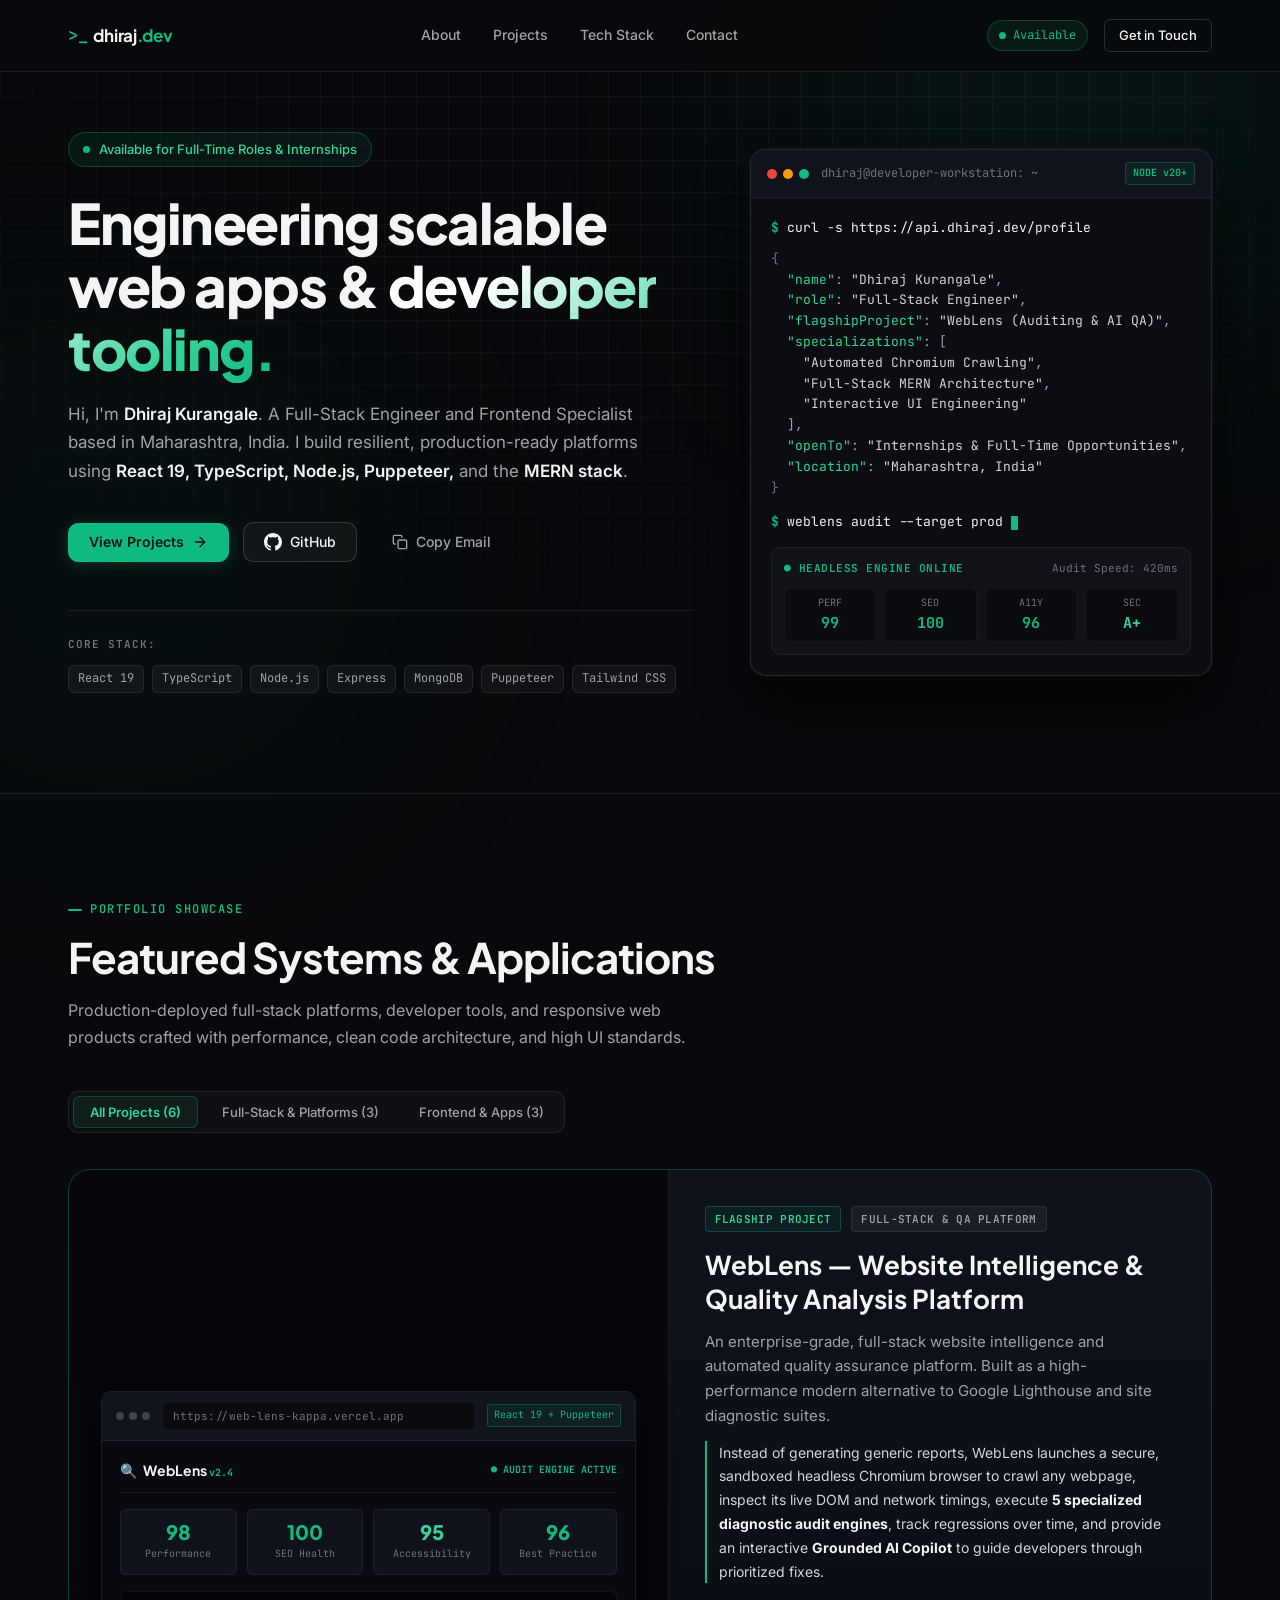
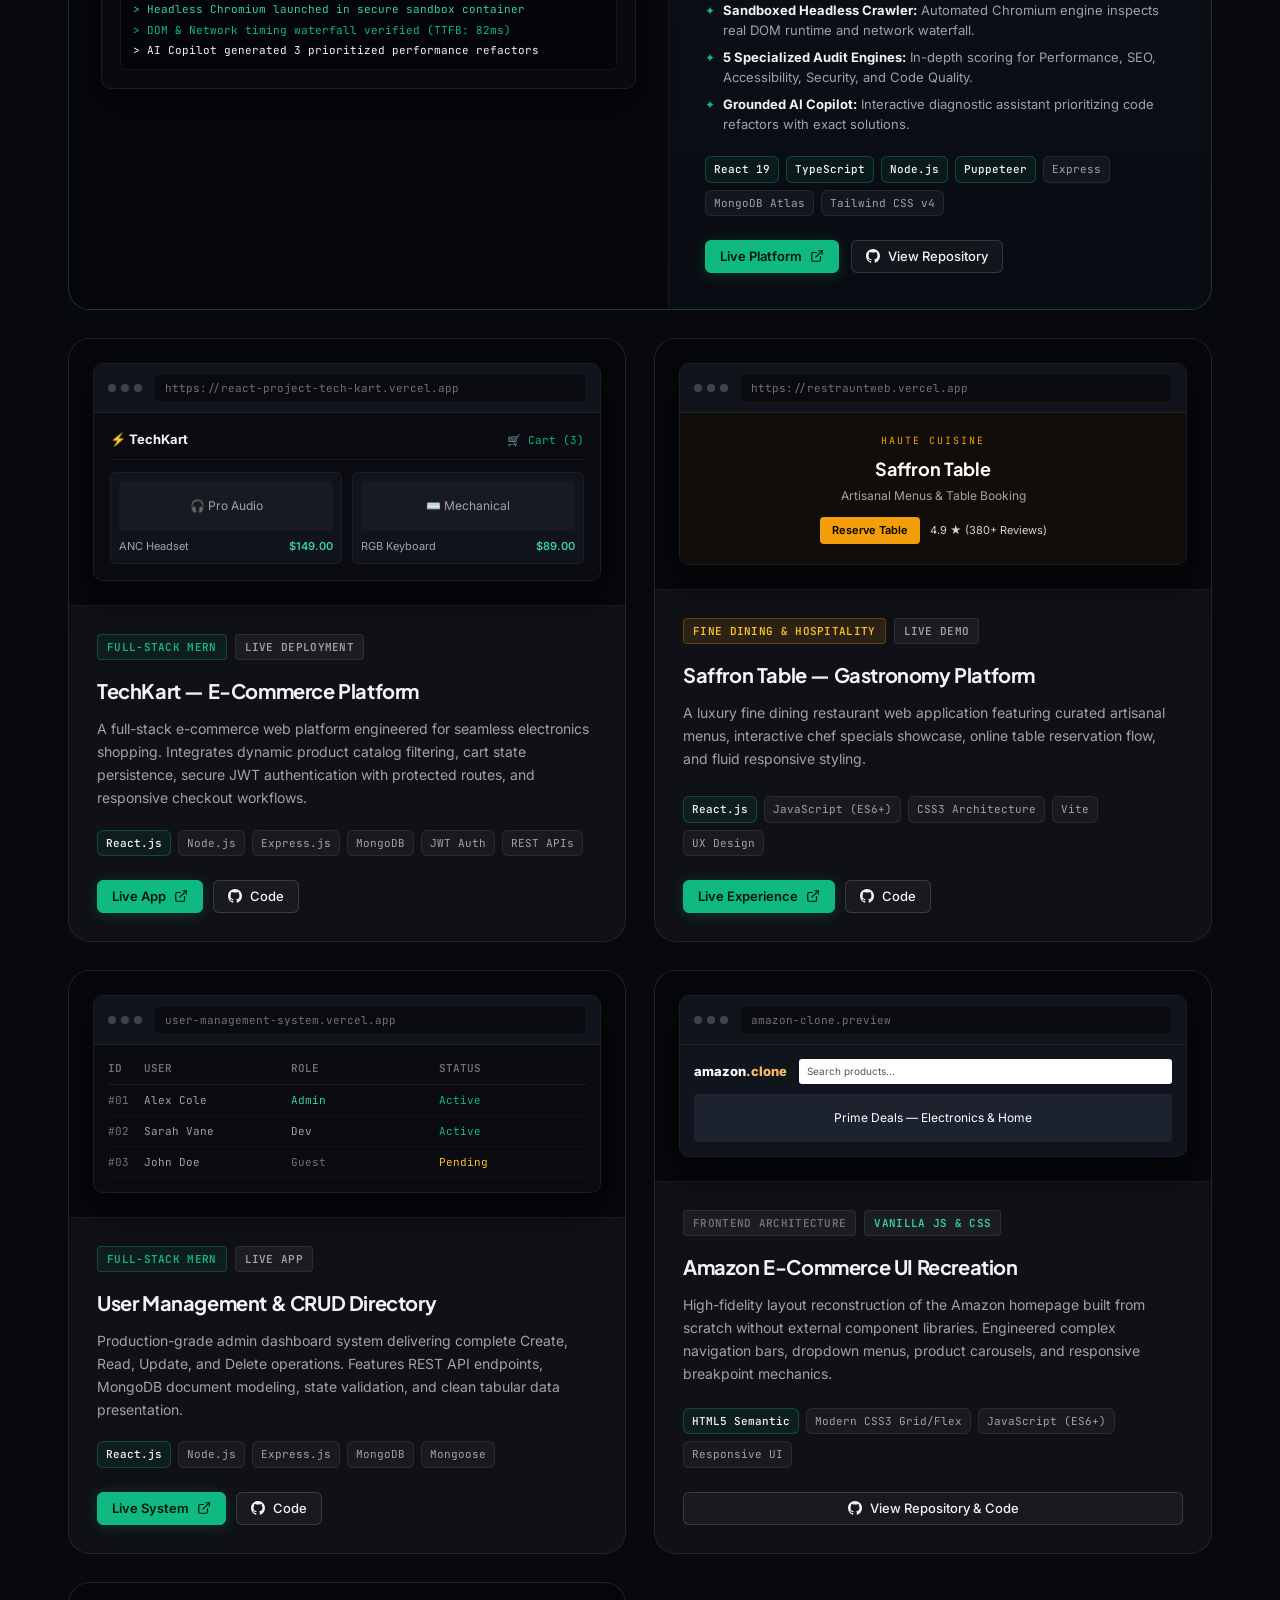
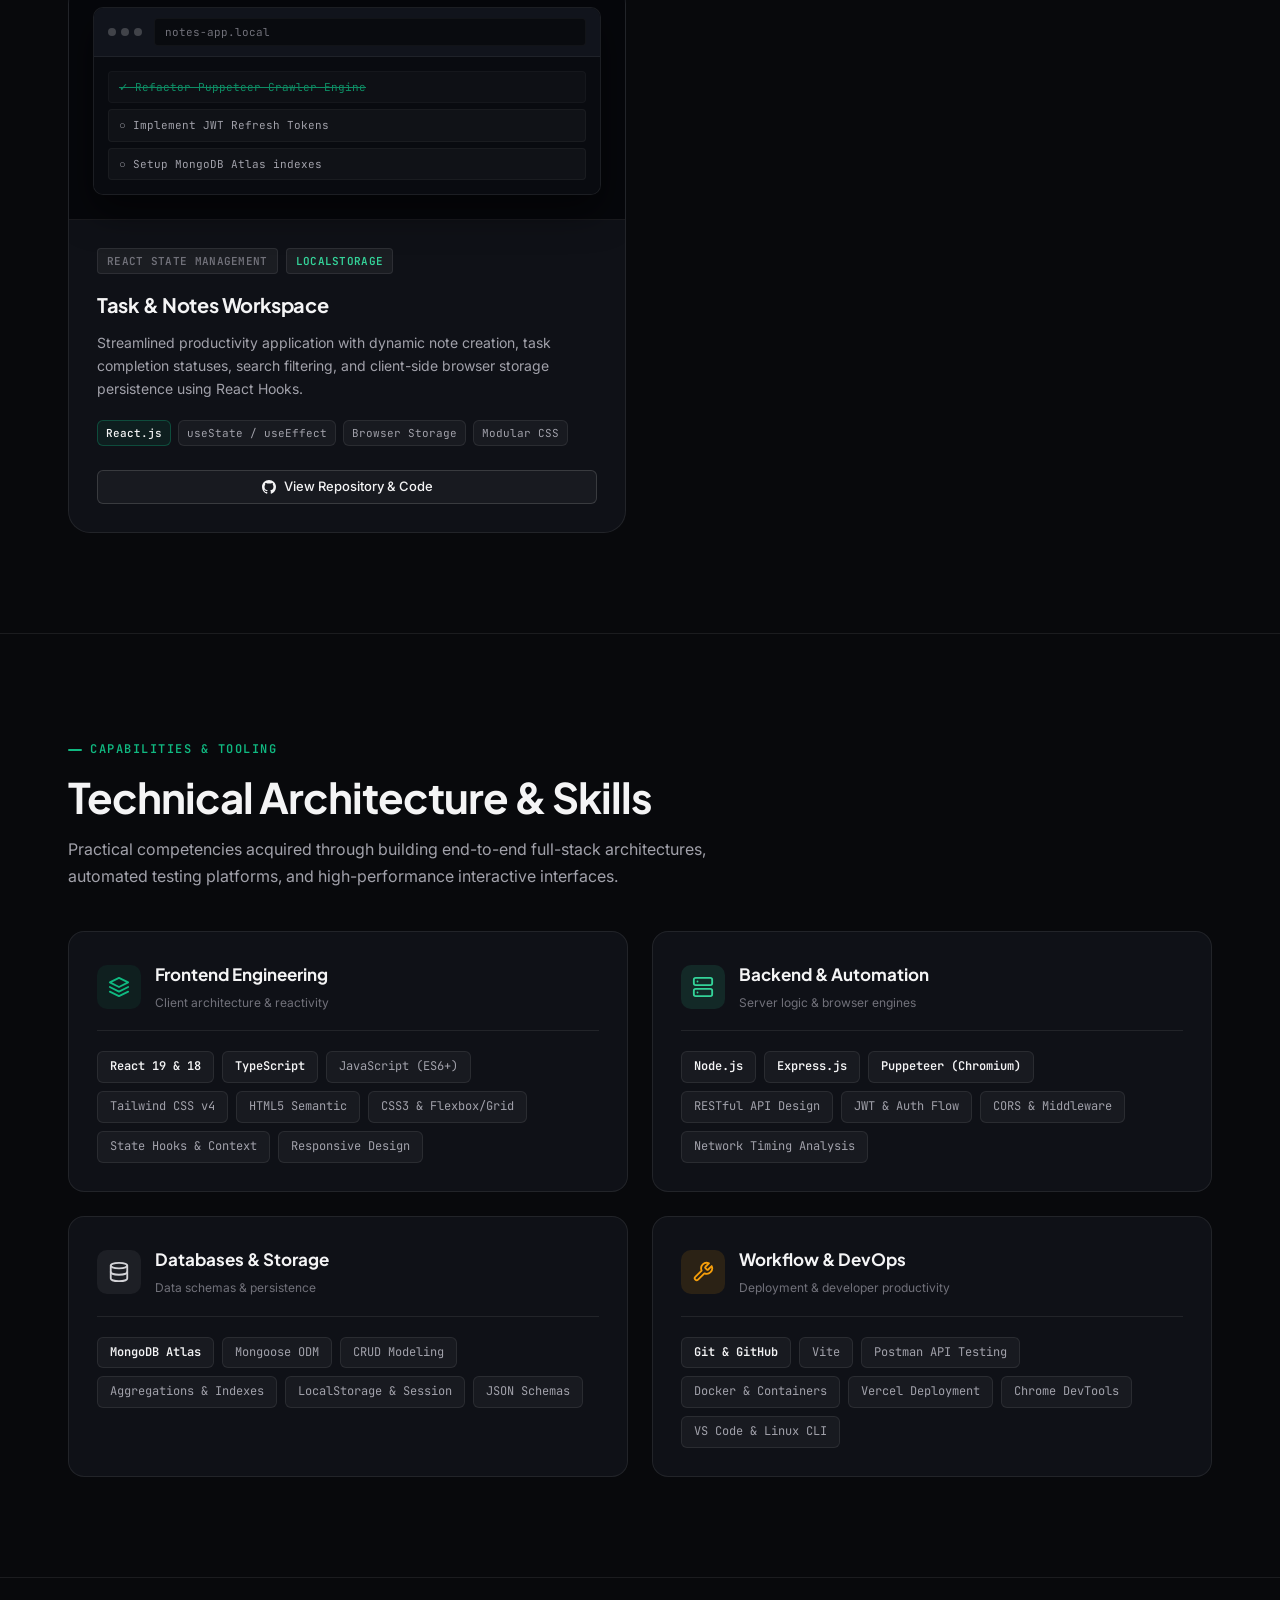
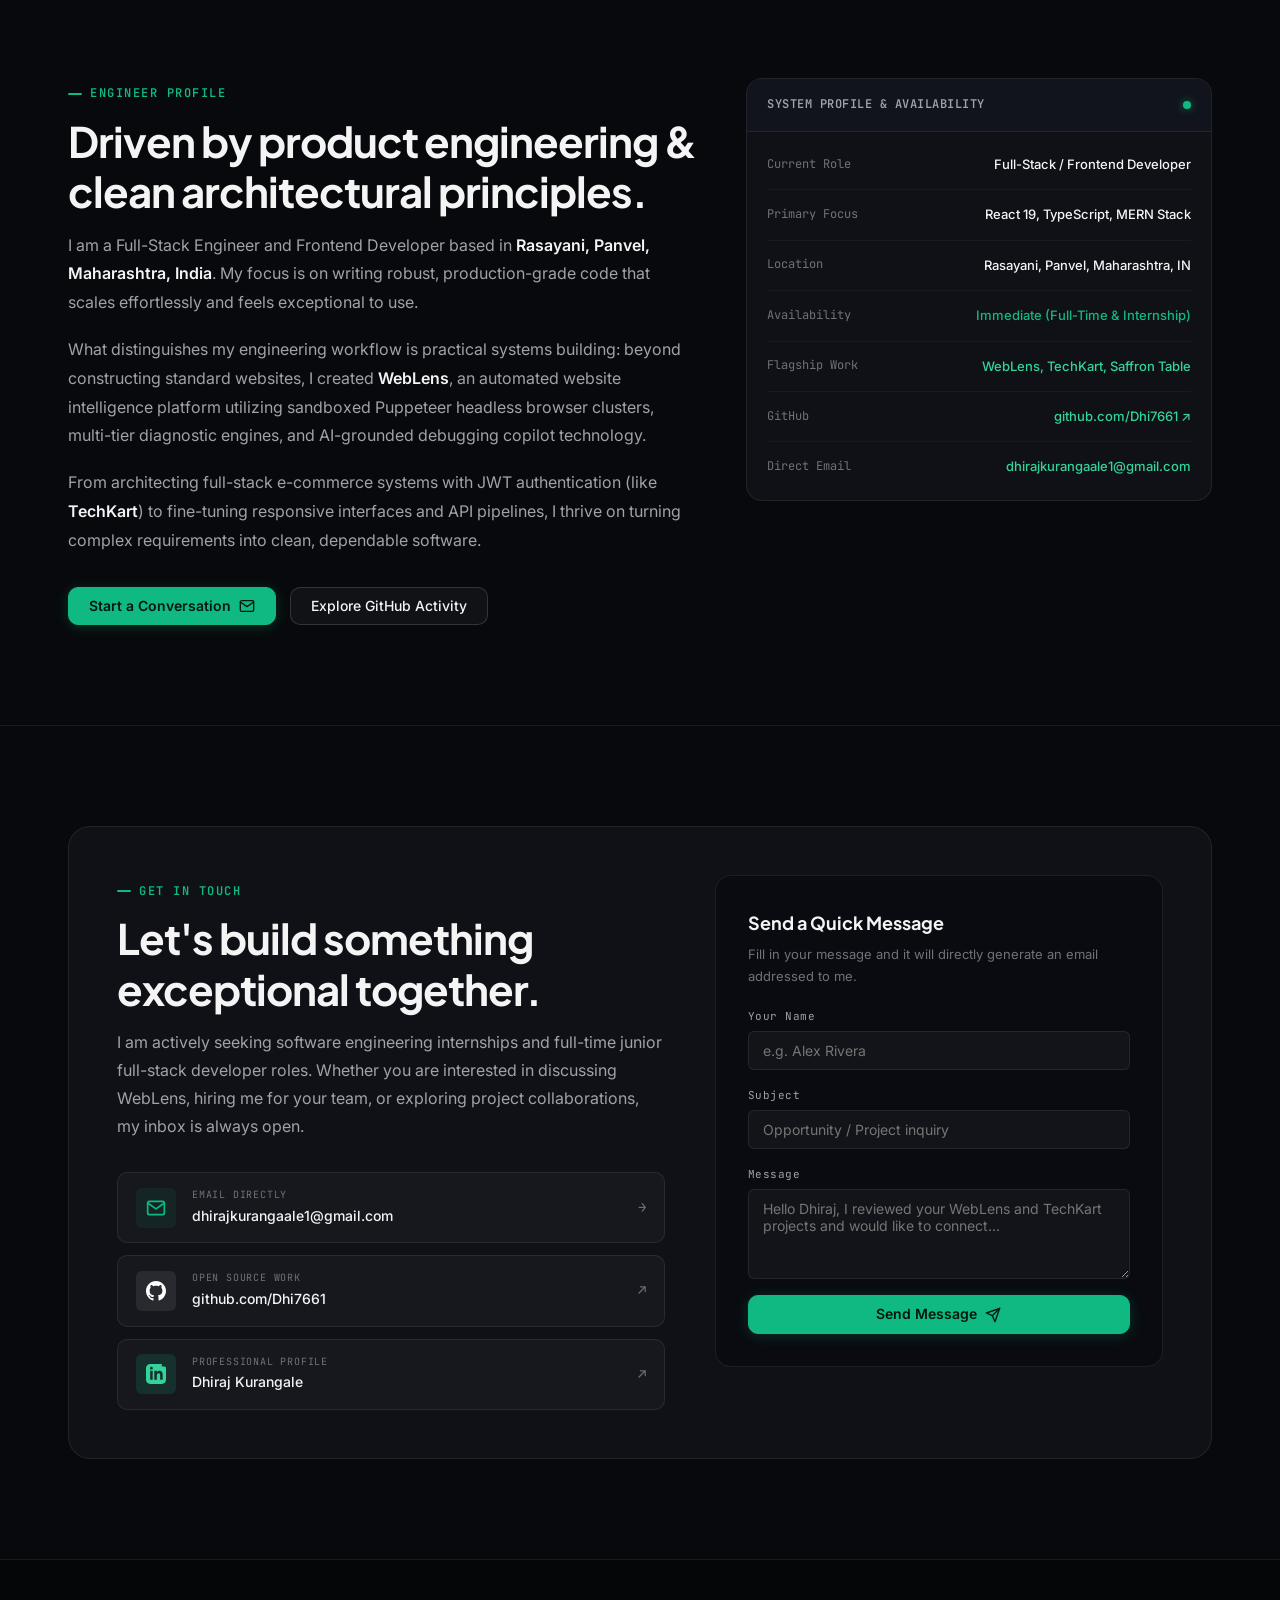
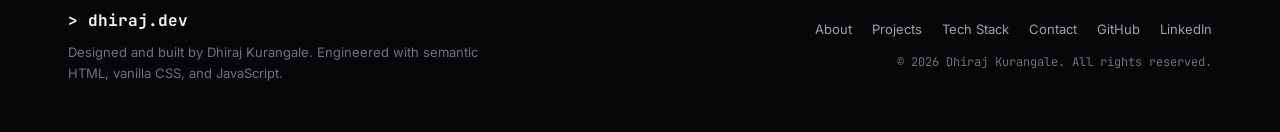
==== commit f676443f: "style: apply Minimalist Charcoal & Electric Emerald theme (Linear/Vercel aesthetic)" ====
--- a/index.html
+++ b/index.html
@@ -26,8 +26,8 @@
 
   <!-- Background Canvas Grid -->
   <div class="tech-grid-bg" aria-hidden="true"></div>
-  <div class="glow-radial glow-cyan" aria-hidden="true"></div>
-  <div class="glow-radial glow-indigo" aria-hidden="true"></div>
+  <div class="glow-radial glow-emerald" aria-hidden="true"></div>
+  <div class="glow-radial glow-emerald-secondary" aria-hidden="true"></div>
 
   <!-- Header / Navigation -->
   <header class="site-header" id="site-header">
--- a/styles.css
+++ b/styles.css
@@ -1,6 +1,6 @@
 /* ==========================================================================
    DHIRAJ KURANGALE — PORTFOLIO DESIGN SYSTEM
-   Theme: Obsidian Slate & Precision Engineering
+   Theme: Minimalist Charcoal & Electric Emerald (Linear / Vercel Aesthetic)
    Typography: Plus Jakarta Sans / Inter / JetBrains Mono
    ========================================================================== */
 
@@ -12,29 +12,34 @@
 }
 
 :root {
-  /* Color Palette */
-  --bg-primary: #07090e;
-  --bg-surface: #0d1017;
-  --bg-surface-elevated: #131722;
-  --bg-surface-hover: #192030;
-  --bg-card: rgba(13, 16, 23, 0.85);
-
-  --border-subtle: rgba(255, 255, 255, 0.07);
-  --border-medium: rgba(255, 255, 255, 0.12);
-  --border-focus: rgba(56, 189, 248, 0.4);
-
-  --text-primary: #f8fafc;
-  --text-secondary: #94a3b8;
-  --text-tertiary: #64748b;
-
-  --accent-cyan: #38bdf8;
-  --accent-cyan-glow: rgba(56, 189, 248, 0.15);
+  /* Minimalist Charcoal & Electric Emerald Palette */
+  --bg-primary: #08090c;
+  --bg-surface: #0f1117;
+  --bg-surface-elevated: #151821;
+  --bg-surface-hover: #1c202c;
+  --bg-card: rgba(15, 17, 23, 0.92);
+
+  --border-subtle: rgba(255, 255, 255, 0.08);
+  --border-medium: rgba(255, 255, 255, 0.14);
+  --border-focus: rgba(16, 185, 129, 0.55);
+
+  --text-primary: #f4f4f5;
+  --text-secondary: #a1a1aa;
+  --text-tertiary: #71717a;
+
+  /* Electric Emerald System */
   --accent-emerald: #10b981;
-  --accent-emerald-glow: rgba(16, 185, 129, 0.15);
-  --accent-indigo: #6366f1;
-  --accent-indigo-glow: rgba(99, 102, 241, 0.15);
+  --accent-emerald-bright: #34d399;
+  --accent-emerald-dark: #059669;
+  --accent-emerald-glow: rgba(16, 185, 129, 0.16);
+  --accent-emerald-subtle: rgba(16, 185, 129, 0.08);
+  --accent-emerald-border: rgba(16, 185, 129, 0.28);
+
+  /* Secondary Accents */
+  --accent-cyan: #10b981;
+  --accent-indigo: #34d399;
   --accent-amber: #f59e0b;
-  --accent-violet: #a855f7;
+  --accent-violet: #a78bfa;
 
   /* Typography */
   --font-sans: 'Inter', -apple-system, BlinkMacSystemFont, 'Segoe UI', Roboto, sans-serif;
@@ -68,18 +73,18 @@
   position: relative;
 }
 
-/* --- Ambient Engineering Grid --- */
+/* --- Linear / Vercel Precision Technical Grid --- */
 .tech-grid-bg {
   position: fixed;
   inset: 0;
   background-image: 
-    linear-gradient(to right, rgba(255, 255, 255, 0.03) 1px, transparent 1px),
-    linear-gradient(to bottom, rgba(255, 255, 255, 0.03) 1px, transparent 1px);
-  background-size: 40px 40px;
+    linear-gradient(to right, rgba(255, 255, 255, 0.035) 1px, transparent 1px),
+    linear-gradient(to bottom, rgba(255, 255, 255, 0.035) 1px, transparent 1px);
+  background-size: 32px 32px;
   pointer-events: none;
   z-index: 0;
-  mask-image: radial-gradient(ellipse 80% 60% at 50% 20%, black 40%, transparent 100%);
-  -webkit-mask-image: radial-gradient(ellipse 80% 60% at 50% 20%, black 40%, transparent 100%);
+  mask-image: radial-gradient(ellipse 75% 55% at 50% 18%, black 35%, transparent 100%);
+  -webkit-mask-image: radial-gradient(ellipse 75% 55% at 50% 18%, black 35%, transparent 100%);
 }
 
 .glow-radial {
@@ -88,23 +93,24 @@
   filter: blur(140px);
   pointer-events: none;
   z-index: 0;
-  opacity: 0.12;
-}
-
-.glow-cyan {
-  width: 600px;
-  height: 600px;
-  background: var(--accent-cyan);
-  top: -200px;
-  right: -100px;
-}
-
-.glow-indigo {
-  width: 500px;
-  height: 500px;
-  background: var(--accent-indigo);
-  bottom: 10%;
-  left: -150px;
+}
+
+.glow-emerald {
+  width: 550px;
+  height: 550px;
+  background: var(--accent-emerald);
+  top: -180px;
+  right: -80px;
+  opacity: 0.09;
+}
+
+.glow-emerald-secondary {
+  width: 480px;
+  height: 480px;
+  background: #059669;
+  bottom: 12%;
+  left: -120px;
+  opacity: 0.07;
 }
 
 /* Utility Layouts */
@@ -121,16 +127,16 @@
 }
 
 .text-gradient {
-  background: linear-gradient(135deg, #38bdf8 0%, #818cf8 50%, #c084fc 100%);
+  background: linear-gradient(135deg, #ffffff 25%, #34d399 75%, #10b981 100%);
   -webkit-background-clip: text;
   -webkit-text-fill-color: transparent;
   background-clip: text;
 }
 
 .text-emerald { color: var(--accent-emerald) !important; }
-.text-cyan { color: var(--accent-cyan) !important; }
-.text-indigo { color: var(--accent-indigo) !important; }
-.text-yellow { color: #facc15 !important; }
+.text-cyan { color: var(--accent-emerald-bright) !important; }
+.text-indigo { color: #a1a1aa !important; }
+.text-yellow { color: #fbbf24 !important; }
 .text-muted { color: var(--text-tertiary) !important; }
 
 .w-full { width: 100%; }
@@ -155,28 +161,29 @@
 }
 
 .btn-primary {
-  background: #f8fafc;
-  color: #07090e;
-  border-color: #f8fafc;
+  background: var(--accent-emerald);
+  color: #02180e;
+  border-color: var(--accent-emerald);
   font-weight: 600;
+  box-shadow: 0 2px 14px rgba(16, 185, 129, 0.22);
 }
 
 .btn-primary:hover {
-  background: #e2e8f0;
-  border-color: #e2e8f0;
+  background: var(--accent-emerald-bright);
+  border-color: var(--accent-emerald-bright);
   transform: translateY(-1px);
-  box-shadow: 0 4px 16px rgba(255, 255, 255, 0.1);
+  box-shadow: 0 4px 20px rgba(16, 185, 129, 0.38);
 }
 
 .btn-secondary {
-  background: rgba(255, 255, 255, 0.05);
+  background: rgba(255, 255, 255, 0.04);
   color: var(--text-primary);
   border-color: var(--border-medium);
 }
 
 .btn-secondary:hover {
-  background: rgba(255, 255, 255, 0.09);
-  border-color: rgba(255, 255, 255, 0.25);
+  background: rgba(255, 255, 255, 0.08);
+  border-color: rgba(16, 185, 129, 0.4);
   transform: translateY(-1px);
 }
 
@@ -187,8 +194,9 @@
 }
 
 .btn-outline:hover {
-  background: rgba(255, 255, 255, 0.06);
-  border-color: var(--text-secondary);
+  background: var(--accent-emerald-subtle);
+  border-color: var(--accent-emerald-border);
+  color: var(--accent-emerald-bright);
 }
 
 .btn-ghost {
@@ -235,7 +243,7 @@
   right: 0;
   height: var(--nav-height);
   z-index: 100;
-  background: rgba(7, 9, 14, 0.75);
+  background: rgba(8, 9, 12, 0.82);
   backdrop-filter: blur(16px);
   -webkit-backdrop-filter: blur(16px);
   border-bottom: 1px solid var(--border-subtle);
@@ -243,9 +251,9 @@
 }
 
 .site-header.scrolled {
-  background: rgba(7, 9, 14, 0.92);
+  background: rgba(8, 9, 12, 0.95);
   border-color: var(--border-medium);
-  box-shadow: 0 4px 20px rgba(0, 0, 0, 0.4);
+  box-shadow: 0 4px 24px rgba(0, 0, 0, 0.5);
 }
 
 .nav-container {
@@ -272,12 +280,12 @@
 
 .logo-terminal-symbol {
   font-family: var(--font-mono);
-  color: var(--accent-cyan);
+  color: var(--accent-emerald);
   font-weight: 600;
 }
 
 .logo-dot {
-  color: var(--accent-cyan);
+  color: var(--accent-emerald);
 }
 
 .desktop-nav {
@@ -313,8 +321,9 @@
   left: 0;
   right: 0;
   height: 2px;
-  background: var(--accent-cyan);
+  background: var(--accent-emerald);
   border-radius: 2px;
+  box-shadow: 0 0 8px rgba(16, 185, 129, 0.5);
 }
 
 .nav-actions {
@@ -327,10 +336,10 @@
   display: inline-flex;
   align-items: center;
   gap: 7px;
-  padding: 5px 10px;
+  padding: 5px 11px;
   border-radius: 100px;
-  background: rgba(16, 185, 129, 0.08);
-  border: 1px solid rgba(16, 185, 129, 0.2);
+  background: var(--accent-emerald-subtle);
+  border: 1px solid var(--accent-emerald-border);
   font-size: 12px;
   font-family: var(--font-mono);
   color: var(--accent-emerald);
@@ -364,7 +373,7 @@
   top: var(--nav-height);
   left: 0;
   right: 0;
-  background: rgba(7, 9, 14, 0.98);
+  background: rgba(8, 9, 12, 0.98);
   backdrop-filter: blur(20px);
   border-bottom: 1px solid var(--border-medium);
   padding: 24px 28px 32px;
@@ -416,11 +425,11 @@
   gap: 9px;
   padding: 6px 14px;
   border-radius: 100px;
-  background: rgba(16, 185, 129, 0.08);
-  border: 1px solid rgba(16, 185, 129, 0.25);
+  background: var(--accent-emerald-subtle);
+  border: 1px solid var(--accent-emerald-border);
   font-size: 13px;
   font-weight: 500;
-  color: #34d399;
+  color: var(--accent-emerald-bright);
   margin-bottom: 24px;
 }
 
@@ -494,15 +503,15 @@
 }
 
 .terminal-window {
-  background: #090c13;
+  background: #0b0d13;
   border: 1px solid rgba(255, 255, 255, 0.1);
   border-radius: var(--radius-lg);
   overflow: hidden;
-  box-shadow: 0 20px 50px rgba(0, 0, 0, 0.6), 0 0 0 1px rgba(255, 255, 255, 0.05);
+  box-shadow: 0 24px 50px rgba(0, 0, 0, 0.65), 0 0 0 1px rgba(255, 255, 255, 0.04);
 }
 
 .terminal-bar {
-  background: #0e121d;
+  background: #10131c;
   padding: 12px 16px;
   display: flex;
   align-items: center;
@@ -538,9 +547,9 @@
   font-weight: 600;
   padding: 2px 7px;
   border-radius: 4px;
-  background: rgba(56, 189, 248, 0.12);
-  color: var(--accent-cyan);
-  border: 1px solid rgba(56, 189, 248, 0.25);
+  background: var(--accent-emerald-subtle);
+  color: var(--accent-emerald);
+  border: 1px solid var(--accent-emerald-border);
 }
 
 .terminal-body {
@@ -570,14 +579,14 @@
 }
 
 .json-brace { color: var(--text-tertiary); }
-.json-key { color: #38bdf8; }
-.json-str { color: #a78bfa; }
+.json-key { color: var(--accent-emerald-bright); }
+.json-str { color: #d4d4d8; }
 
 .term-cursor {
   display: inline-block;
   width: 7px;
   height: 14px;
-  background: var(--accent-cyan);
+  background: var(--accent-emerald);
   vertical-align: middle;
   animation: blink-cursor 1s infinite;
 }
@@ -591,7 +600,7 @@
   margin-top: 14px;
   padding: 12px;
   border-radius: var(--radius-md);
-  background: rgba(255, 255, 255, 0.03);
+  background: rgba(255, 255, 255, 0.025);
   border: 1px solid rgba(255, 255, 255, 0.06);
 }
 
@@ -619,7 +628,7 @@
 }
 
 .ts-metric {
-  background: rgba(0, 0, 0, 0.3);
+  background: rgba(0, 0, 0, 0.35);
   padding: 6px 8px;
   border-radius: var(--radius-sm);
   display: flex;
@@ -647,7 +656,7 @@
   font-family: var(--font-mono);
   font-size: 12px;
   font-weight: 600;
-  color: var(--accent-cyan);
+  color: var(--accent-emerald);
   letter-spacing: 1.5px;
   text-transform: uppercase;
   margin-bottom: 12px;
@@ -656,7 +665,7 @@
 .eyebrow-dash {
   width: 14px;
   height: 2px;
-  background: var(--accent-cyan);
+  background: var(--accent-emerald);
   border-radius: 2px;
 }
 
@@ -721,10 +730,11 @@
 }
 
 .filter-tab.active {
-  background: rgba(255, 255, 255, 0.1);
-  color: var(--text-primary);
+  background: var(--accent-emerald-subtle);
+  color: var(--accent-emerald-bright);
+  border: 1px solid var(--accent-emerald-border);
   font-weight: 600;
-  box-shadow: 0 1px 3px rgba(0, 0, 0, 0.3);
+  box-shadow: 0 1px 4px rgba(0, 0, 0, 0.3);
 }
 
 /* Projects Grid Layout */
@@ -749,8 +759,8 @@
 
 .project-card:hover {
   transform: translateY(-4px);
-  border-color: rgba(255, 255, 255, 0.18);
-  box-shadow: 0 20px 40px rgba(0, 0, 0, 0.5);
+  border-color: rgba(16, 185, 129, 0.35);
+  box-shadow: 0 20px 40px rgba(0, 0, 0, 0.6), 0 0 0 1px rgba(16, 185, 129, 0.15);
 }
 
 /* Badges */
@@ -767,21 +777,21 @@
 }
 
 .badge-flagship {
-  background: rgba(16, 185, 129, 0.15);
-  color: #34d399;
-  border: 1px solid rgba(16, 185, 129, 0.3);
+  background: var(--accent-emerald-subtle);
+  color: var(--accent-emerald-bright);
+  border: 1px solid var(--accent-emerald-border);
 }
 
 .badge-category {
-  background: rgba(56, 189, 248, 0.12);
-  color: var(--accent-cyan);
-  border: 1px solid rgba(56, 189, 248, 0.25);
+  background: rgba(255, 255, 255, 0.05);
+  color: var(--text-secondary);
+  border: 1px solid var(--border-subtle);
 }
 
 .badge-accent {
-  background: rgba(99, 102, 241, 0.15);
-  color: #a5b4fc;
-  border: 1px solid rgba(99, 102, 241, 0.3);
+  background: var(--accent-emerald-subtle);
+  color: var(--accent-emerald);
+  border: 1px solid var(--accent-emerald-border);
 }
 
 .badge-amber {
@@ -803,9 +813,9 @@
 }
 
 .badge-code {
-  background: rgba(168, 85, 247, 0.12);
-  color: #c084fc;
-  border: 1px solid rgba(168, 85, 247, 0.25);
+  background: rgba(255, 255, 255, 0.05);
+  color: var(--accent-emerald-bright);
+  border: 1px solid var(--border-subtle);
 }
 
 /* Tech Tags */
@@ -828,8 +838,8 @@
 
 .tech-tag.highlight {
   color: var(--text-primary);
-  border-color: rgba(255, 255, 255, 0.16);
-  background: rgba(255, 255, 255, 0.07);
+  border-color: rgba(16, 185, 129, 0.3);
+  background: var(--accent-emerald-subtle);
   font-weight: 500;
 }
 
@@ -838,14 +848,14 @@
    ========================================================================== */
 .flagship-card {
   grid-column: 1 / -1;
-  border-color: rgba(56, 189, 248, 0.25);
-  background: linear-gradient(180deg, #0e121d 0%, #0a0d14 100%);
+  border-color: var(--accent-emerald-border);
+  background: linear-gradient(180deg, #0e121a 0%, #090c12 100%);
   position: relative;
 }
 
 .flagship-card:hover {
-  border-color: rgba(56, 189, 248, 0.45);
-  box-shadow: 0 24px 60px rgba(56, 189, 248, 0.08), 0 0 0 1px rgba(56, 189, 248, 0.2);
+  border-color: rgba(16, 185, 129, 0.5);
+  box-shadow: 0 24px 60px rgba(16, 185, 129, 0.1), 0 0 0 1px rgba(16, 185, 129, 0.25);
 }
 
 .flagship-grid {
@@ -855,7 +865,7 @@
 }
 
 .project-preview-pane {
-  background: #06080e;
+  background: #06070b;
   padding: 32px;
   display: flex;
   align-items: center;
@@ -891,7 +901,7 @@
 }
 
 .project-card-title a:hover {
-  color: var(--accent-cyan);
+  color: var(--accent-emerald-bright);
 }
 
 .project-summary-text {
@@ -903,11 +913,11 @@
 
 .project-deep-desc {
   font-size: 14px;
-  color: #cbd5e1;
+  color: #d4d4d8;
   line-height: 1.7;
   margin-bottom: 18px;
   padding-left: 12px;
-  border-left: 2px solid var(--accent-cyan);
+  border-left: 2px solid var(--accent-emerald);
 }
 
 .project-deep-desc strong {
@@ -930,7 +940,7 @@
 }
 
 .feat-bullet {
-  color: var(--accent-cyan);
+  color: var(--accent-emerald);
   font-size: 12px;
   flex-shrink: 0;
   margin-top: 1px;
@@ -951,14 +961,14 @@
 .mockup-frame {
   width: 100%;
   border-radius: var(--radius-md);
-  background: #0b0e17;
+  background: #090b10;
   border: 1px solid rgba(255, 255, 255, 0.08);
-  box-shadow: 0 16px 36px rgba(0, 0, 0, 0.4);
+  box-shadow: 0 16px 36px rgba(0, 0, 0, 0.5);
   overflow: hidden;
 }
 
 .mockup-header {
-  background: #111522;
+  background: #11141c;
   padding: 10px 14px;
   display: flex;
   align-items: center;
@@ -980,7 +990,7 @@
 
 .mockup-address-bar {
   flex: 1;
-  background: rgba(0, 0, 0, 0.4);
+  background: rgba(0, 0, 0, 0.45);
   padding: 4px 10px;
   border-radius: 4px;
   font-size: 11px;
@@ -994,17 +1004,17 @@
 .mockup-badge {
   font-family: var(--font-mono);
   font-size: 10px;
-  color: var(--accent-cyan);
-  background: rgba(56, 189, 248, 0.1);
+  color: var(--accent-emerald);
+  background: var(--accent-emerald-subtle);
   padding: 2px 6px;
   border-radius: 3px;
-  border: 1px solid rgba(56, 189, 248, 0.2);
+  border: 1px solid var(--accent-emerald-border);
 }
 
 /* WebLens Mockup Content */
 .weblens-mini-ui {
   padding: 18px;
-  background: #080b12;
+  background: #080a0f;
 }
 
 .wl-top-bar {
@@ -1024,7 +1034,7 @@
 
 .wl-logo-icon { font-size: 14px; }
 .wl-logo-text { font-family: var(--font-heading); font-size: 14px; font-weight: 700; }
-.wl-tag { font-size: 10px; color: var(--accent-cyan); font-family: var(--font-mono); }
+.wl-tag { font-size: 10px; color: var(--accent-emerald); font-family: var(--font-mono); }
 .wl-status-live { font-family: var(--font-mono); font-size: 10px; color: var(--accent-emerald); font-weight: 600; }
 
 .wl-hero-banner {
@@ -1035,7 +1045,7 @@
 }
 
 .wl-score-ring {
-  background: #0f131f;
+  background: #0f121a;
   border: 1px solid rgba(255, 255, 255, 0.06);
   padding: 12px 6px;
   border-radius: var(--radius-sm);
@@ -1054,7 +1064,7 @@
 
 .ring-perf .ring-val { color: #10b981; }
 .ring-seo .ring-val { color: #10b981; }
-.ring-a11y .ring-val { color: #38bdf8; }
+.ring-a11y .ring-val { color: #34d399; }
 .ring-sec .ring-val { color: #10b981; }
 
 .ring-lbl {
@@ -1065,7 +1075,7 @@
 }
 
 .wl-console-feed {
-  background: #040609;
+  background: #040508;
   border: 1px solid rgba(255, 255, 255, 0.06);
   border-radius: var(--radius-sm);
   padding: 10px 12px;
@@ -1091,7 +1101,7 @@
 }
 
 .card-visual {
-  background: #06080e;
+  background: #06070b;
   padding: 24px;
   border-bottom: 1px solid var(--border-subtle);
   display: flex;
@@ -1138,7 +1148,7 @@
 
 /* Mockup Variations */
 .screen-techkart {
-  background: #0a0d16;
+  background: #090b10;
   padding: 16px;
 }
 
@@ -1157,7 +1167,7 @@
 }
 
 .tk-logo { font-weight: 700; font-size: 13px; color: var(--text-primary); }
-.tk-cart-badge { font-family: var(--font-mono); font-size: 11px; color: #a5b4fc; }
+.tk-cart-badge { font-family: var(--font-mono); font-size: 11px; color: var(--accent-emerald); }
 
 .tk-catalog-grid {
   display: grid;
@@ -1166,7 +1176,7 @@
 }
 
 .tk-item-card {
-  background: #111523;
+  background: #10131c;
   border: 1px solid rgba(255, 255, 255, 0.05);
   border-radius: var(--radius-sm);
   padding: 8px;
@@ -1191,11 +1201,11 @@
 }
 
 .tk-title { color: var(--text-secondary); }
-.tk-price { font-weight: 600; color: #38bdf8; }
+.tk-price { font-weight: 600; color: var(--accent-emerald-bright); }
 
 /* Saffron Table Preview */
 .screen-saffron {
-  background: #130e0a;
+  background: #110d0a;
   padding: 20px;
 }
 
@@ -1250,7 +1260,7 @@
 
 /* User Management Mockup */
 .screen-usermgmt {
-  background: #090c13;
+  background: #090b10;
   padding: 14px;
 }
 
@@ -1277,7 +1287,7 @@
 
 /* Amazon Mockup */
 .screen-amazon {
-  background: #131921;
+  background: #10141d;
   padding: 14px;
 }
 
@@ -1301,7 +1311,7 @@
 }
 
 .amz-hero-banner-mock {
-  background: #232f3e;
+  background: #1c222e;
   padding: 14px;
   text-align: center;
   font-size: 12px;
@@ -1311,7 +1321,7 @@
 
 /* Todo Mockup */
 .screen-todo {
-  background: #0a0d14;
+  background: #090b10;
   padding: 14px;
 }
 
@@ -1363,7 +1373,7 @@
 }
 
 .skill-category-card:hover {
-  border-color: rgba(255, 255, 255, 0.18);
+  border-color: var(--accent-emerald-border);
   transform: translateY(-2px);
 }
 
@@ -1386,9 +1396,9 @@
   flex-shrink: 0;
 }
 
-.cat-icon-react { background: rgba(56, 189, 248, 0.12); color: var(--accent-cyan); }
-.cat-icon-node { background: rgba(16, 185, 129, 0.12); color: var(--accent-emerald); }
-.cat-icon-db { background: rgba(99, 102, 241, 0.12); color: var(--accent-indigo); }
+.cat-icon-react { background: var(--accent-emerald-subtle); color: var(--accent-emerald); }
+.cat-icon-node { background: rgba(52, 211, 153, 0.12); color: var(--accent-emerald-bright); }
+.cat-icon-db { background: rgba(255, 255, 255, 0.06); color: #d4d4d8; }
 .cat-icon-tools { background: rgba(245, 158, 11, 0.12); color: var(--accent-amber); }
 
 .cat-title {
@@ -1473,7 +1483,7 @@
 
 .specs-card-header {
   padding: 16px 20px;
-  background: #0f131f;
+  background: #11141c;
   border-bottom: 1px solid var(--border-subtle);
   display: flex;
   justify-content: space-between;
@@ -1494,6 +1504,7 @@
   height: 8px;
   border-radius: 50%;
   background: var(--accent-emerald);
+  box-shadow: 0 0 8px rgba(16, 185, 129, 0.6);
 }
 
 .specs-list {
@@ -1527,7 +1538,7 @@
 }
 
 .text-link {
-  color: var(--accent-cyan);
+  color: var(--accent-emerald-bright);
   text-decoration: none;
   transition: opacity 0.15s ease;
 }
@@ -1584,7 +1595,7 @@
 
 .channel-card:hover {
   background: rgba(255, 255, 255, 0.06);
-  border-color: rgba(255, 255, 255, 0.2);
+  border-color: var(--accent-emerald-border);
   transform: translateX(4px);
 }
 
@@ -1598,9 +1609,9 @@
   flex-shrink: 0;
 }
 
-.icon-cyan { background: rgba(56, 189, 248, 0.12); color: var(--accent-cyan); }
+.icon-cyan { background: var(--accent-emerald-subtle); color: var(--accent-emerald); }
 .icon-white { background: rgba(255, 255, 255, 0.08); color: #fff; }
-.icon-blue { background: rgba(10, 102, 194, 0.2); color: #38bdf8; }
+.icon-blue { background: rgba(16, 185, 129, 0.15); color: var(--accent-emerald-bright); }
 
 .channel-meta {
   flex: 1;
@@ -1629,13 +1640,13 @@
 }
 
 .channel-card:hover .channel-action-arrow {
-  color: var(--text-primary);
+  color: var(--accent-emerald);
   transform: translateX(2px);
 }
 
 /* Contact Form */
 .form-wrapper {
-  background: #090c13;
+  background: #090b10;
   padding: 32px;
   border-radius: var(--radius-lg);
   border: 1px solid var(--border-subtle);
@@ -1688,7 +1699,7 @@
 
 .input-group input:focus,
 .input-group textarea:focus {
-  border-color: var(--accent-cyan);
+  border-color: var(--accent-emerald);
   background: rgba(255, 255, 255, 0.06);
 }
 
@@ -1703,7 +1714,7 @@
 .site-footer {
   border-top: 1px solid var(--border-subtle);
   padding: 48px 0;
-  background: #05070a;
+  background: #050608;
 }
 
 .footer-container {
@@ -1754,7 +1765,7 @@
 }
 
 .footer-links a:hover {
-  color: var(--text-primary);
+  color: var(--accent-emerald-bright);
 }
 
 .footer-copyright {
@@ -1770,12 +1781,12 @@
   position: fixed;
   bottom: 24px;
   right: 24px;
-  background: #0f172a;
-  border: 1px solid rgba(56, 189, 248, 0.35);
-  box-shadow: 0 10px 30px rgba(0, 0, 0, 0.6);
+  background: #0d1117;
+  border: 1px solid var(--accent-emerald-border);
+  box-shadow: 0 10px 30px rgba(0, 0, 0, 0.7), 0 0 14px rgba(16, 185, 129, 0.15);
   padding: 12px 18px;
   border-radius: var(--radius-md);
-  color: #f8fafc;
+  color: #f4f4f5;
   font-family: var(--font-sans);
   font-size: 13px;
   display: flex;
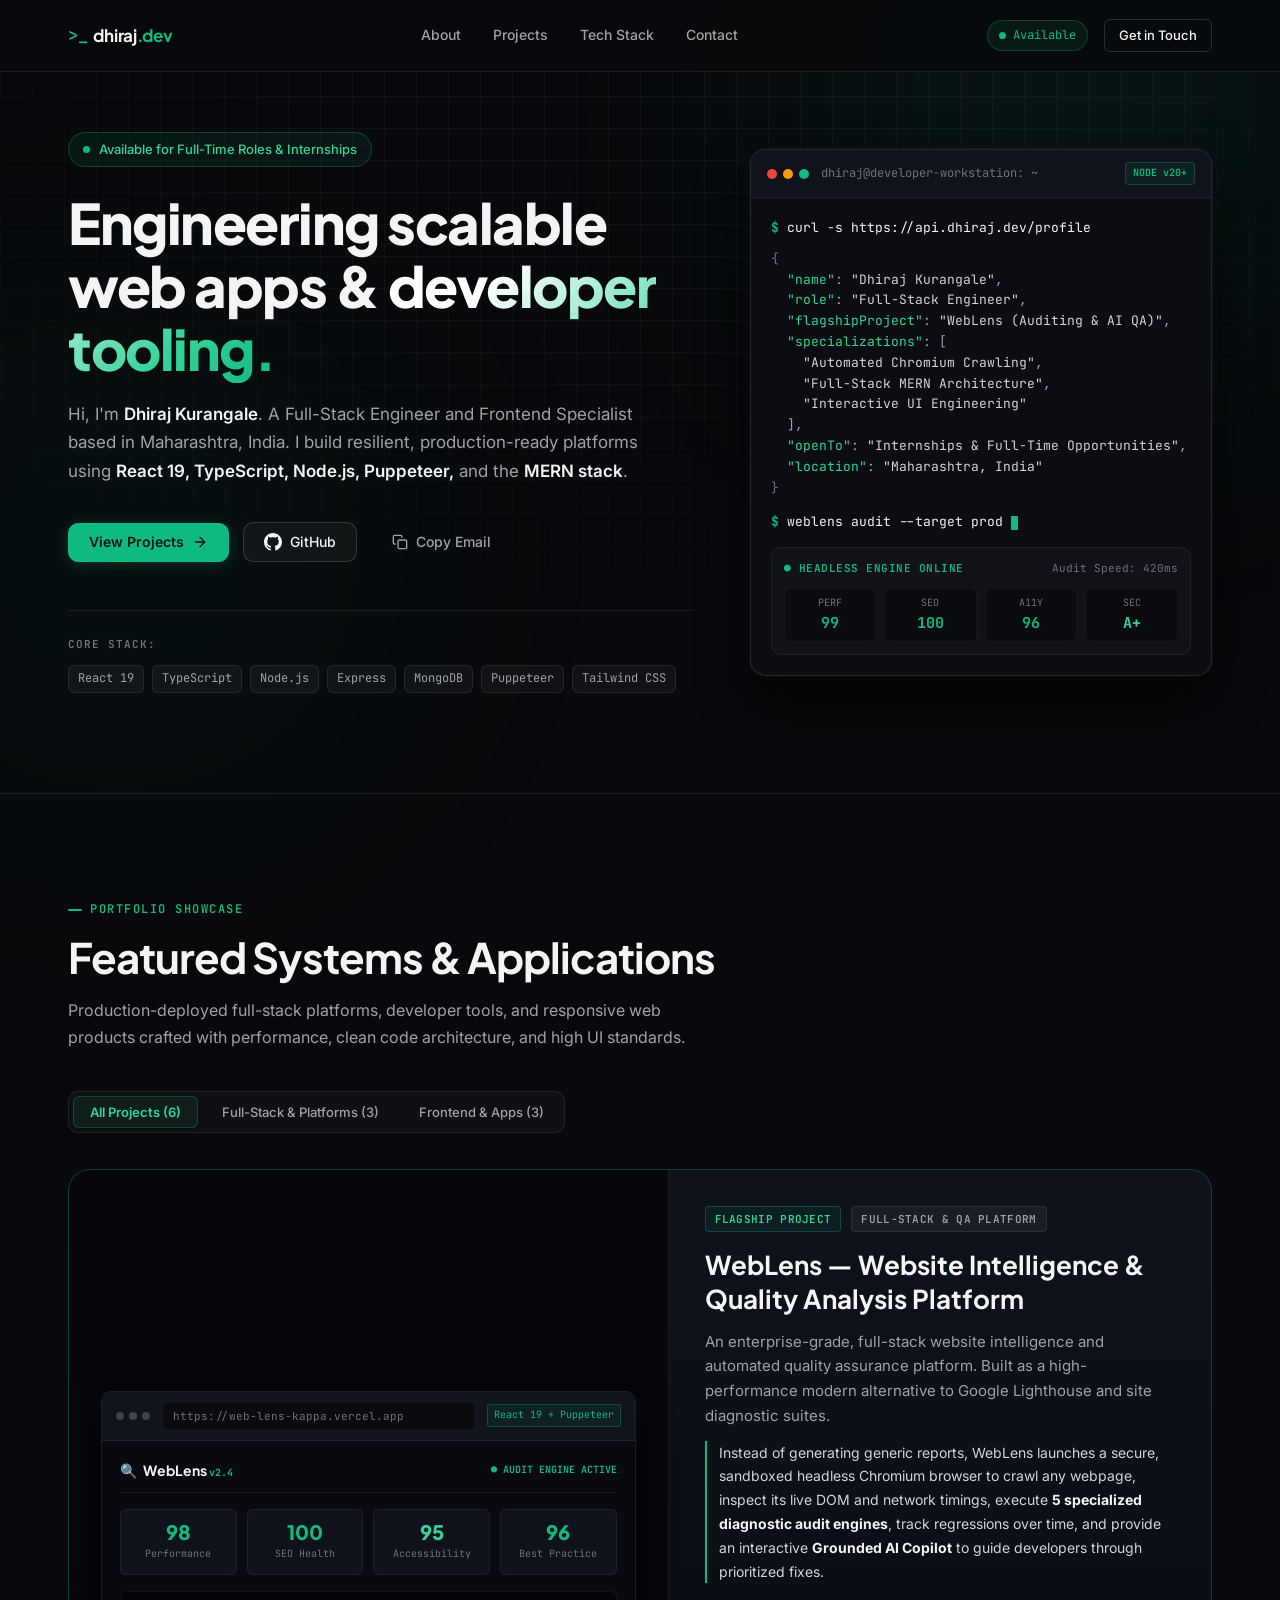
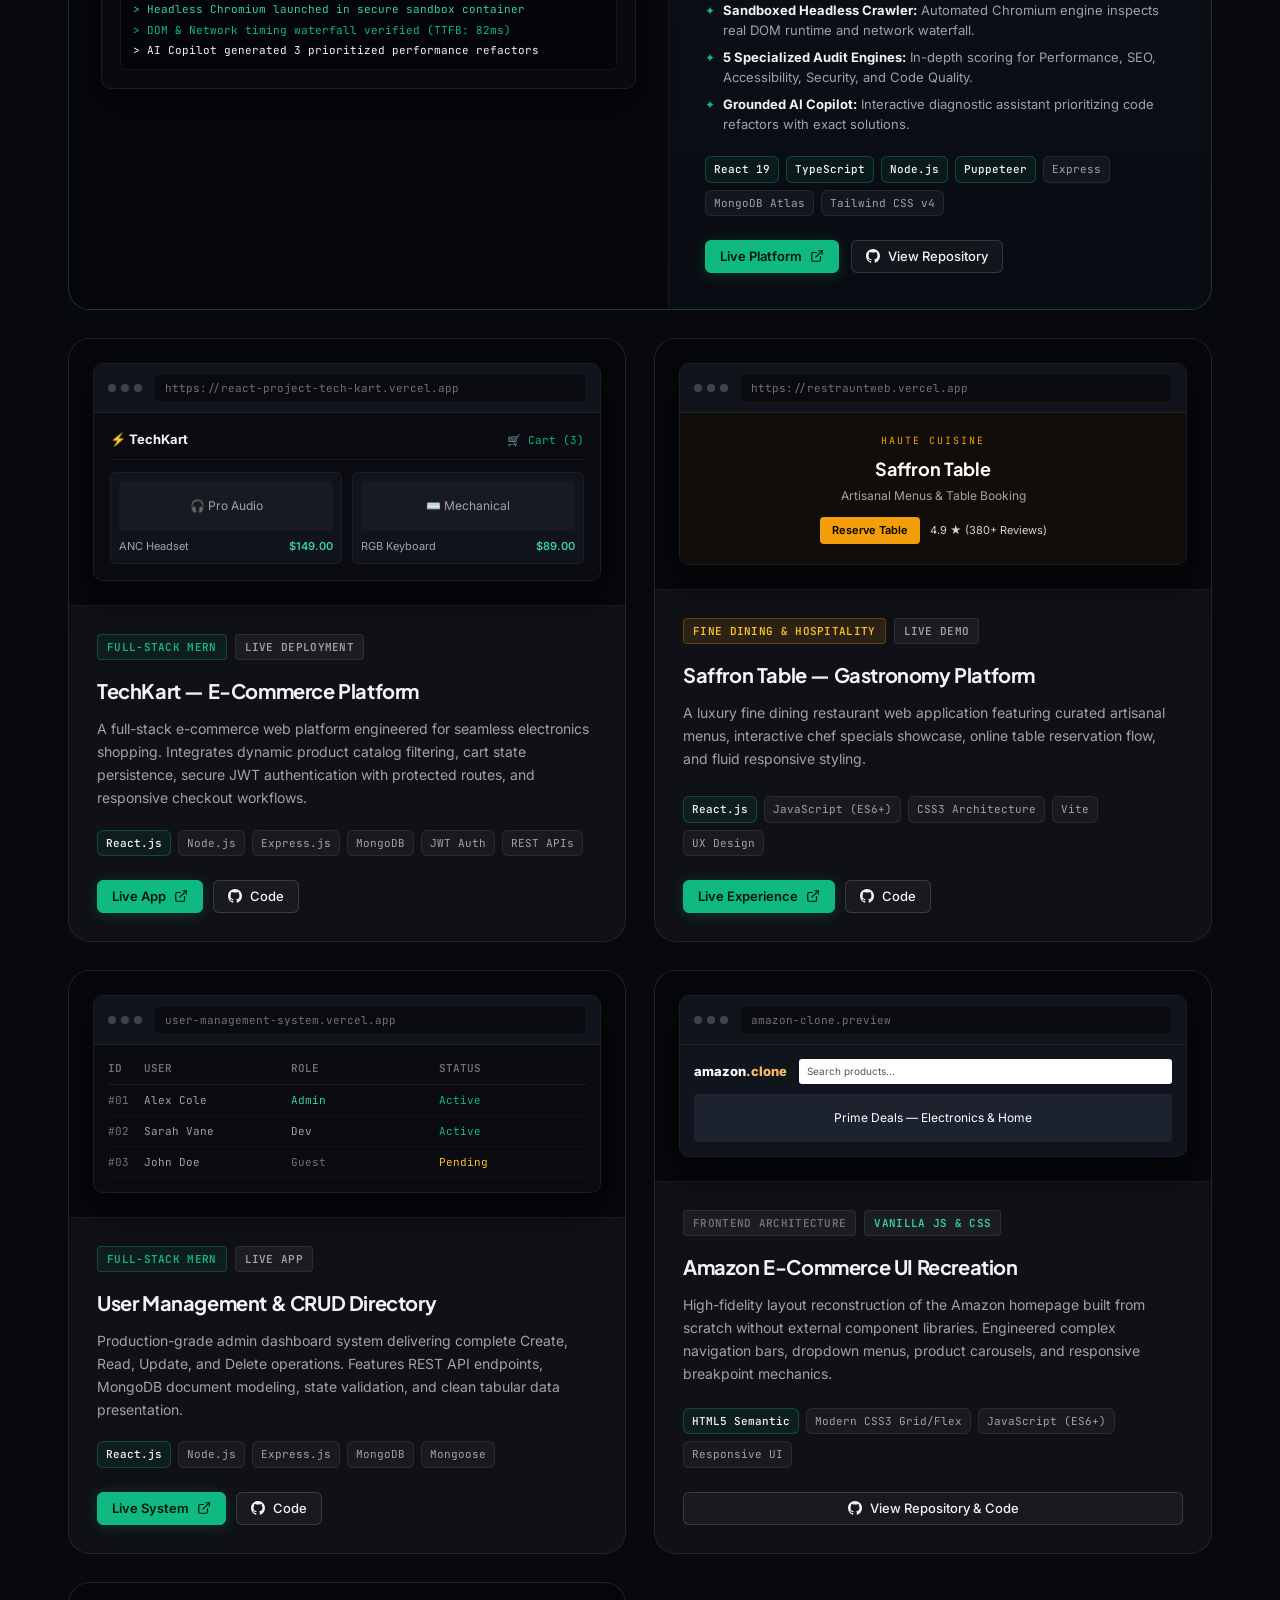
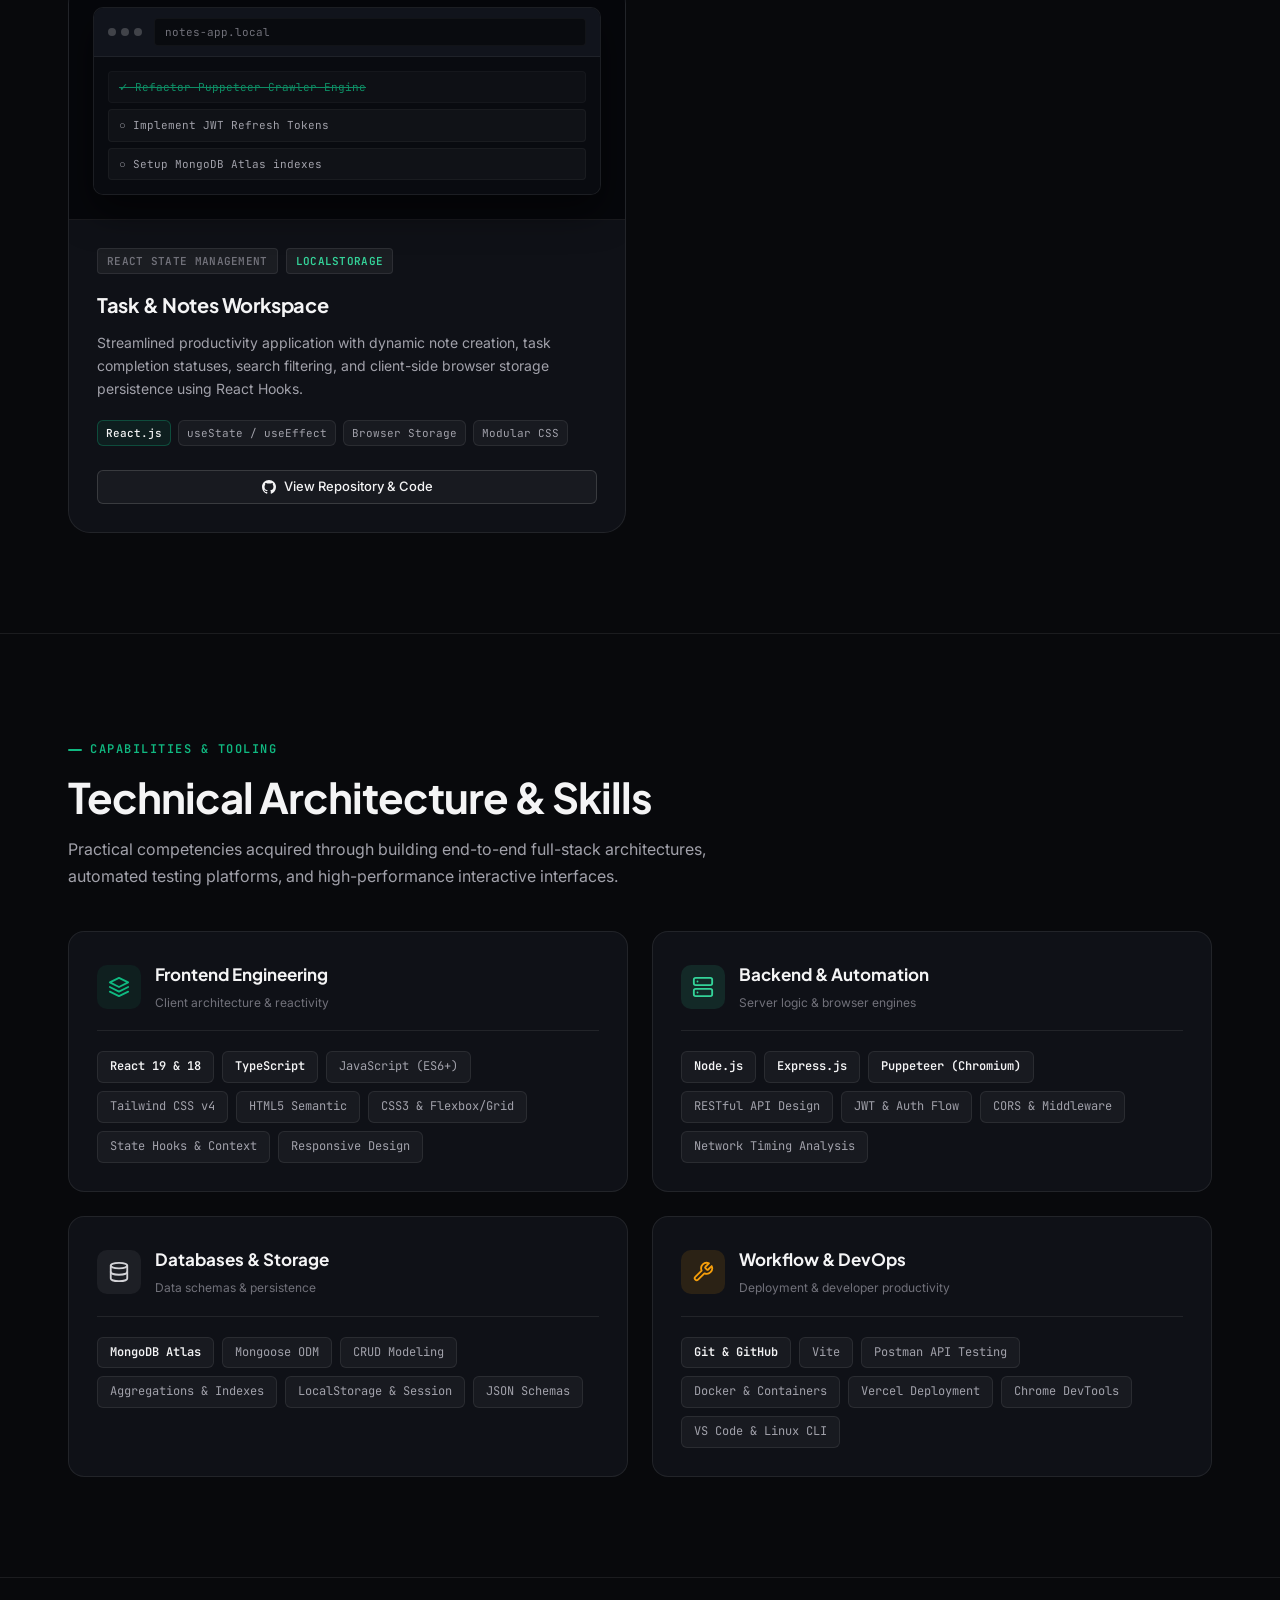
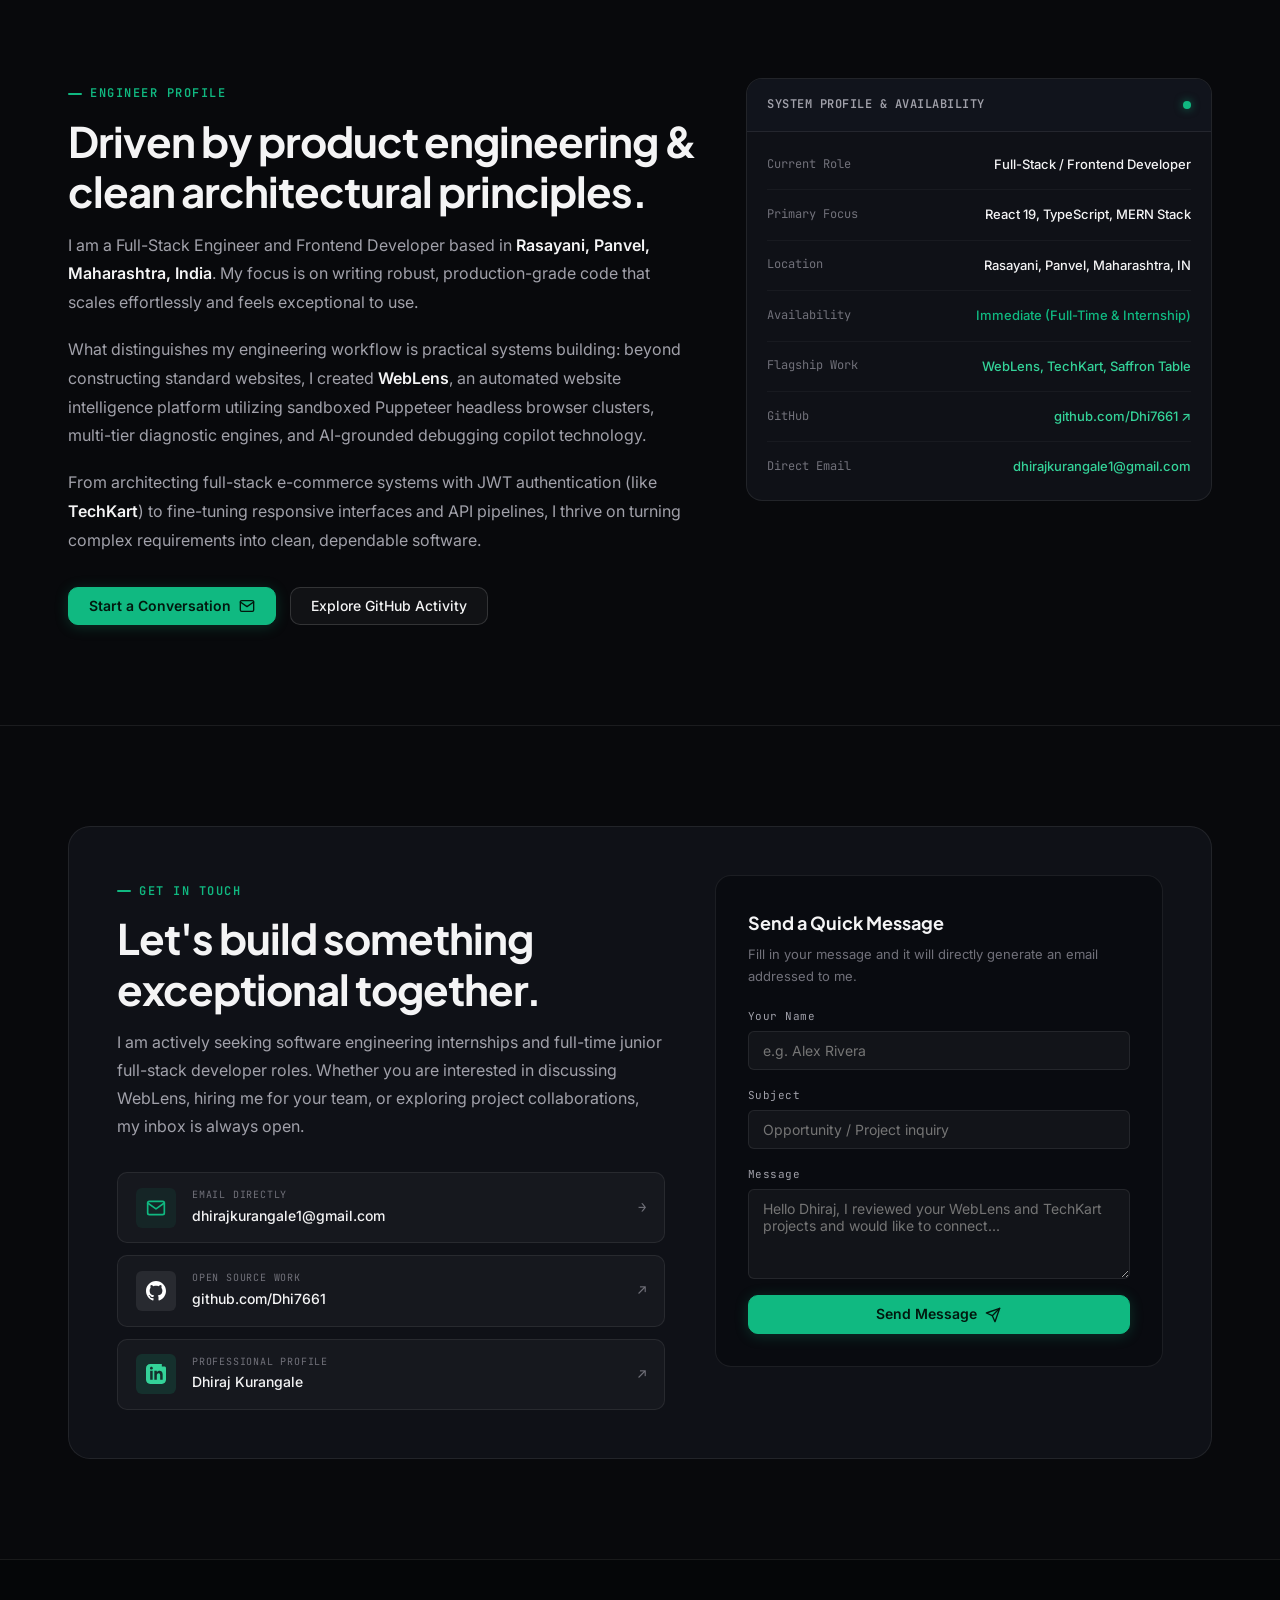
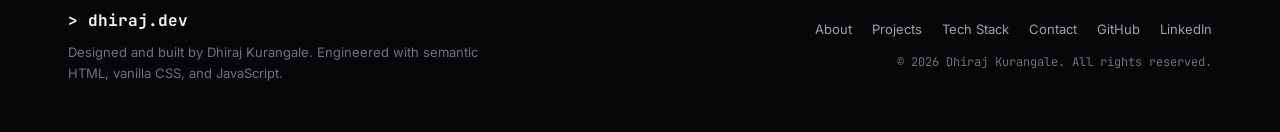
==== commit a6a53d72: "mail corrected" ====
--- a/index.html
+++ b/index.html
@@ -785,7 +785,7 @@
             </div>
 
             <div class="about-cta-row">
-              <a href="mailto:dhirajkurangaale1@gmail.com" class="btn btn-primary">
+              <a href="mailto:dhirajkurangale1@gmail.com" class="btn btn-primary">
                 <span>Start a Conversation</span>
                 <svg width="16" height="16" viewBox="0 0 24 24" fill="none" stroke="currentColor" stroke-width="2" stroke-linecap="round" stroke-linejoin="round">
                   <path d="M4 4h16c1.1 0 2 .9 2 2v12c0 1.1-.9 2-2 2H4c-1.1 0-2-.9-2-2V6c0-1.1.9-2 2-2z"></path>
@@ -830,7 +830,7 @@
               </div>
               <div class="spec-row">
                 <span class="spec-key">Direct Email</span>
-                <span class="spec-value"><a href="mailto:dhirajkurangaale1@gmail.com" class="text-link">dhirajkurangaale1@gmail.com</a></span>
+                <span class="spec-value"><a href="mailto:dhirajkurangale1@gmail.com" class="text-link">dhirajkurangale1@gmail.com</a></span>
               </div>
             </div>
           </div>
@@ -862,7 +862,7 @@
                 </div>
                 <div class="channel-meta">
                   <span class="channel-label">Email Directly</span>
-                  <span class="channel-value">dhirajkurangaale1@gmail.com</span>
+                  <span class="channel-value">dhirajkurangale1@gmail.com</span>
                 </div>
                 <span class="channel-action-arrow">→</span>
               </a>
@@ -968,4 +968,4 @@
 
   <script src="script.js"></script>
 </body>
-</html>+</html>
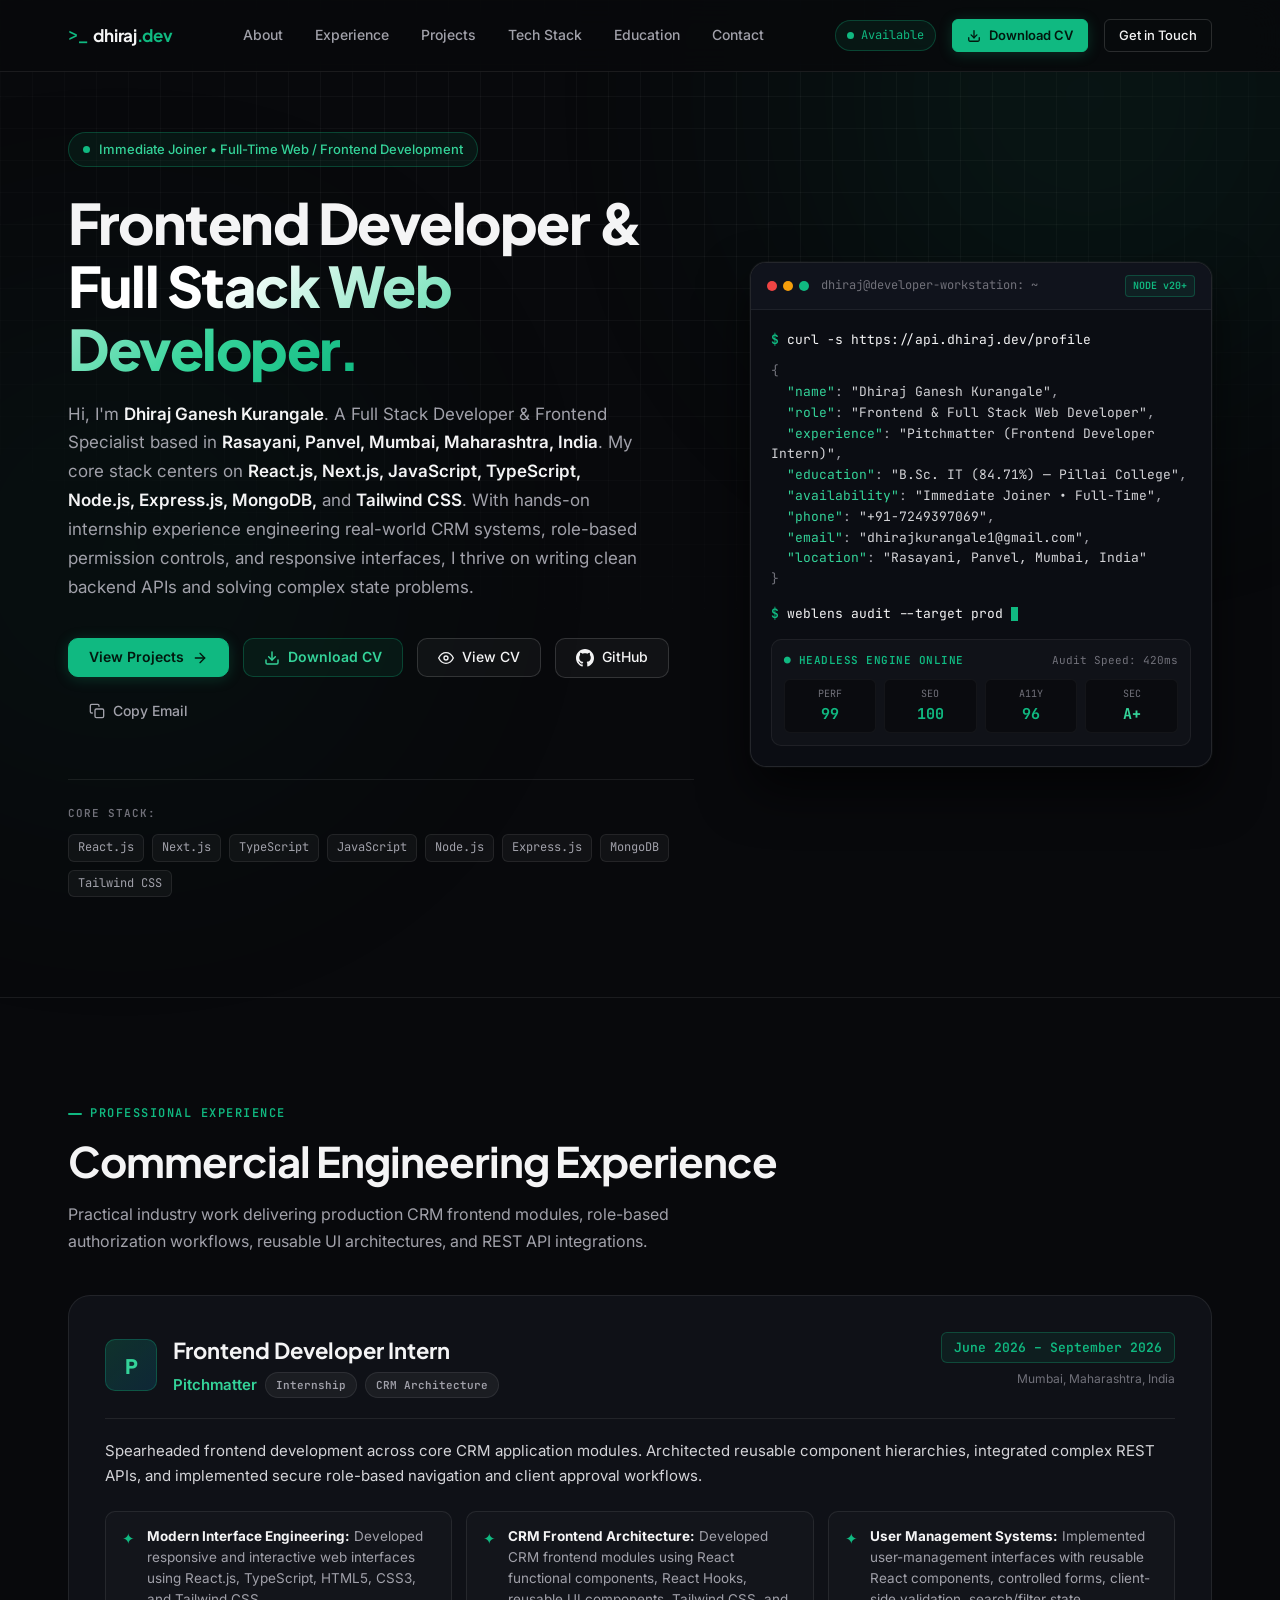
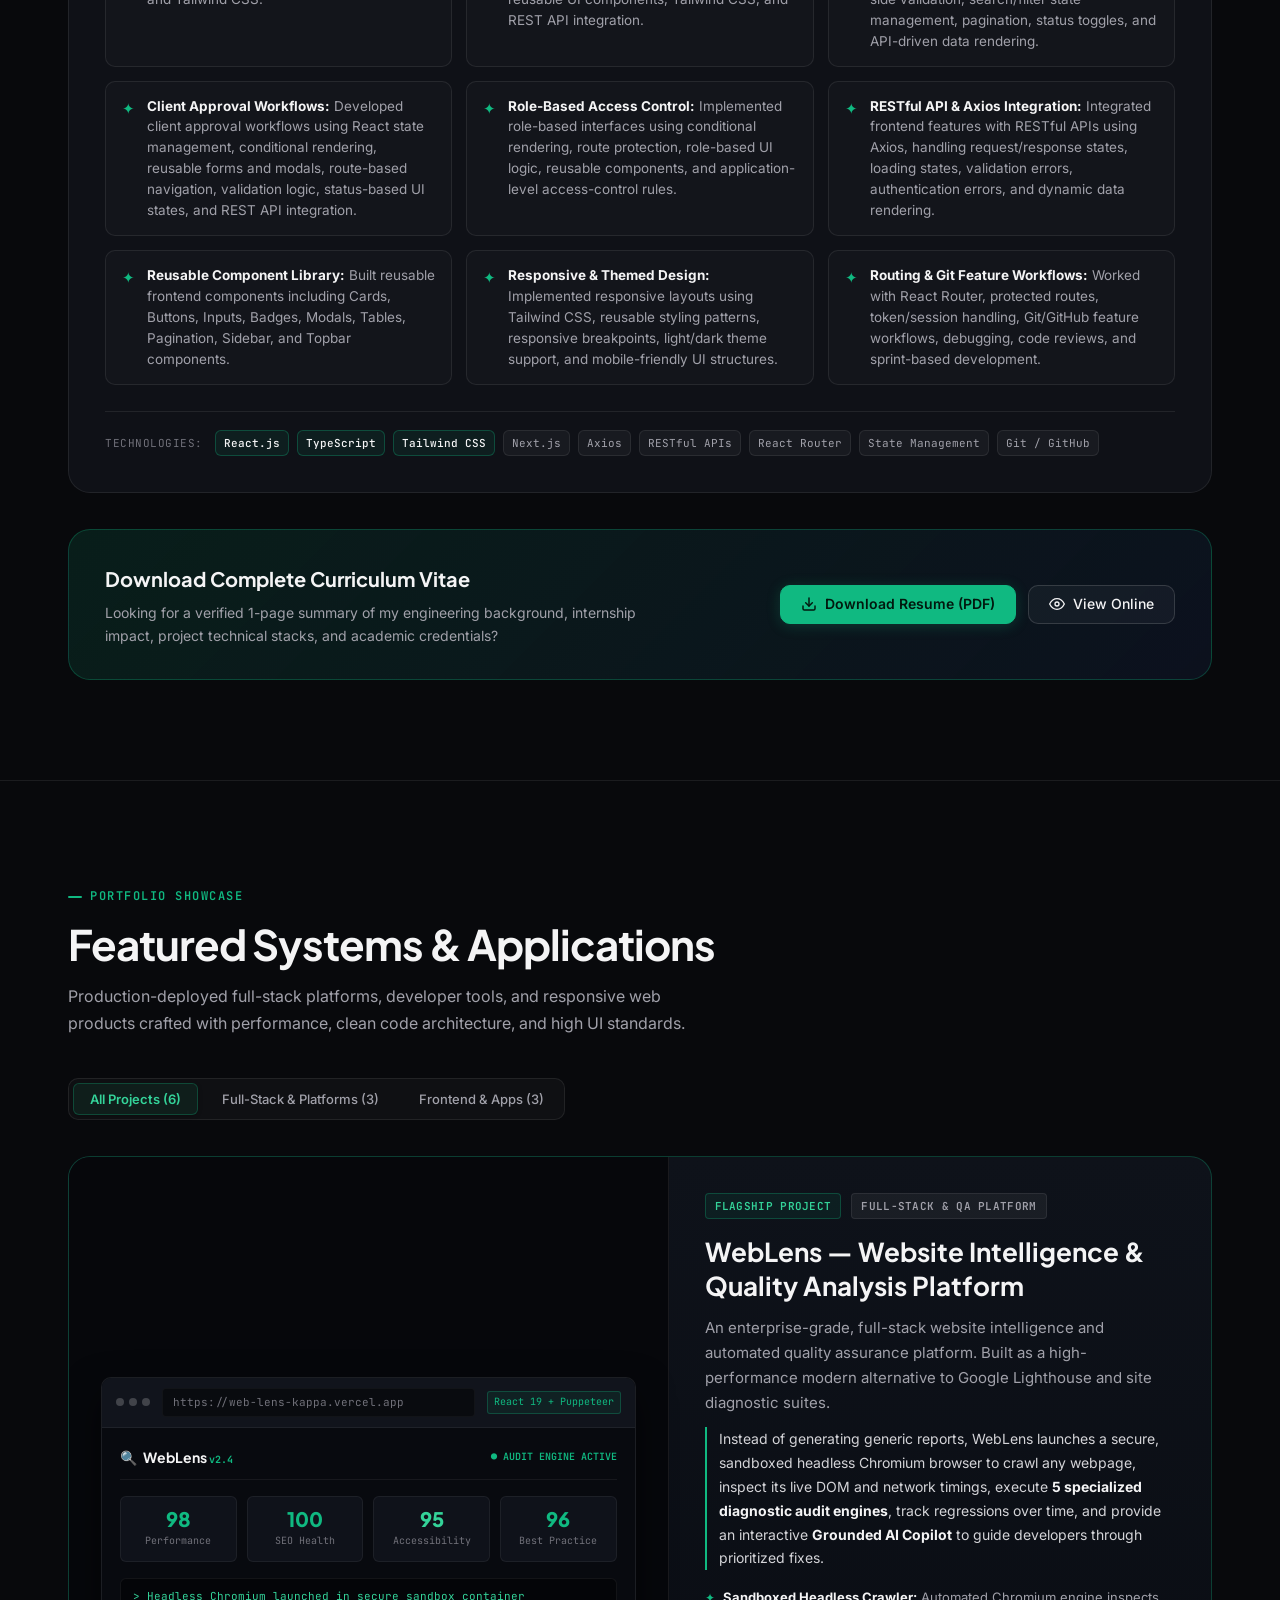
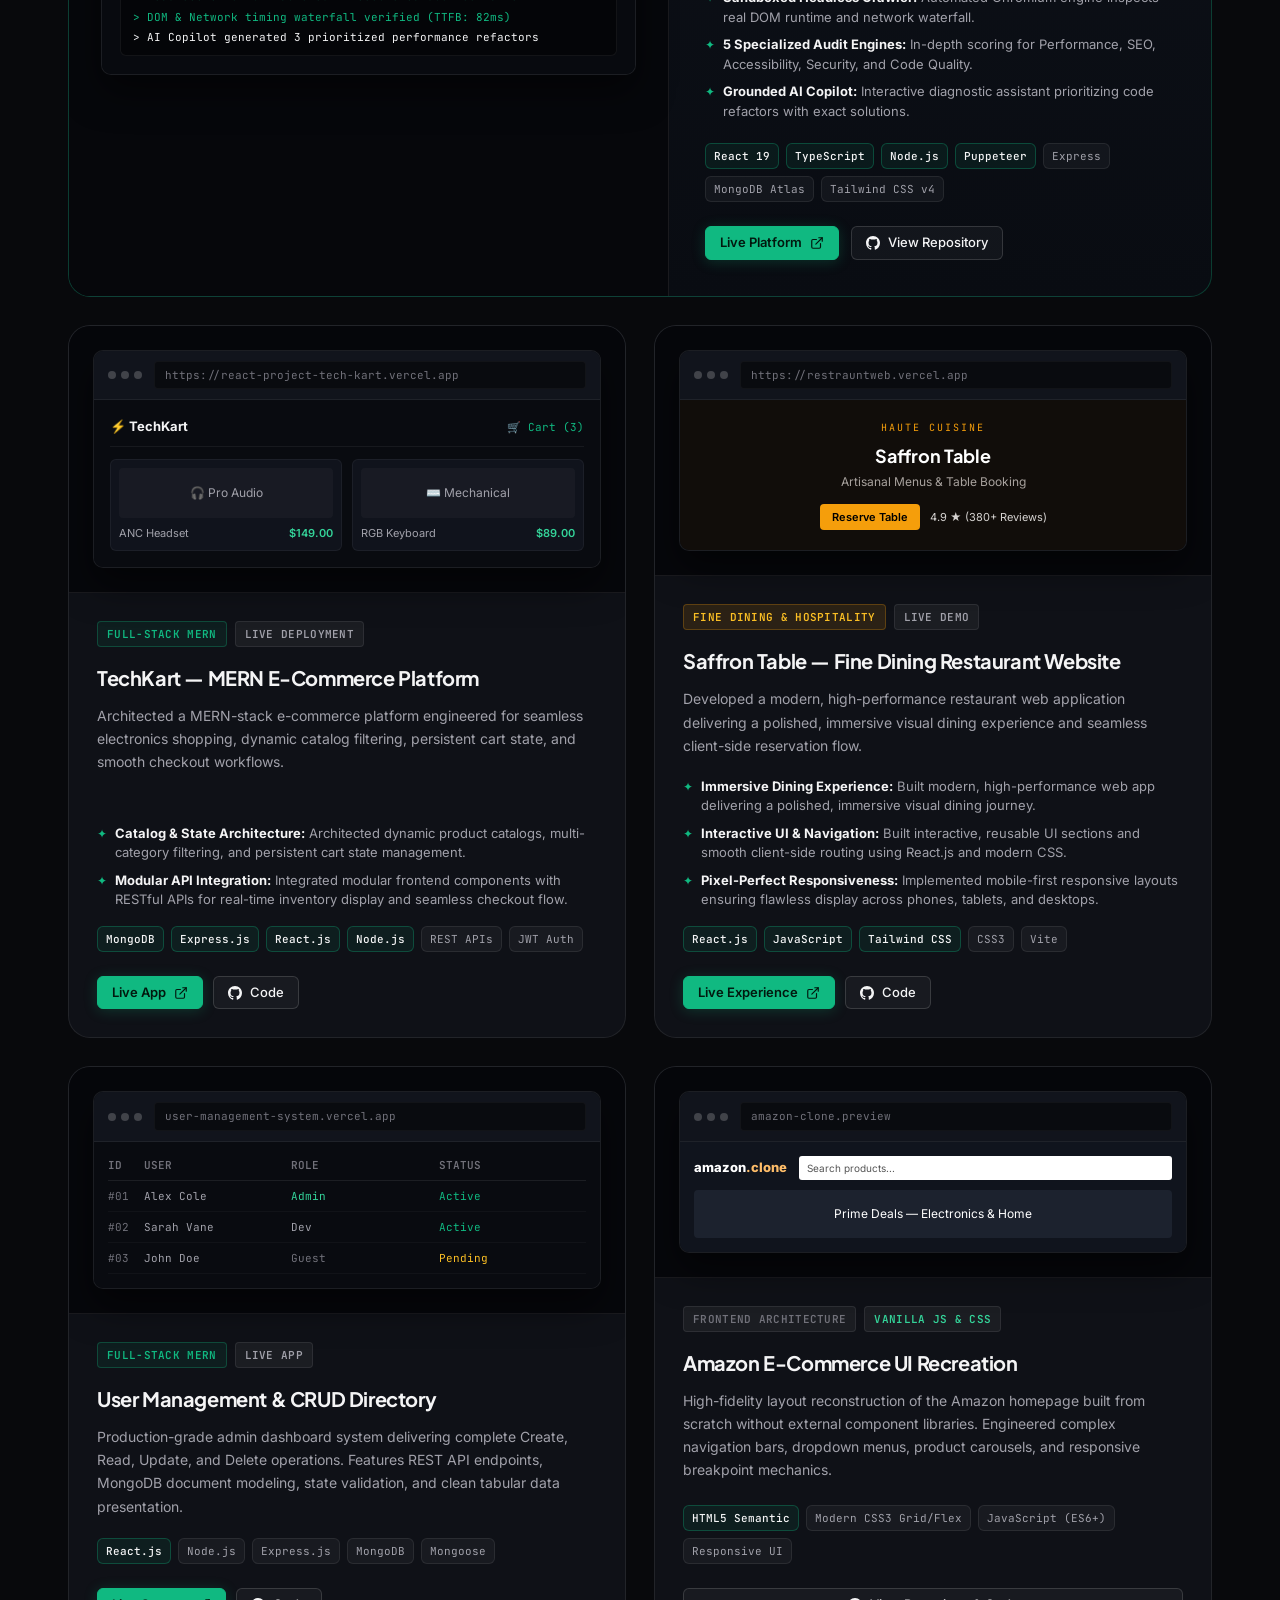
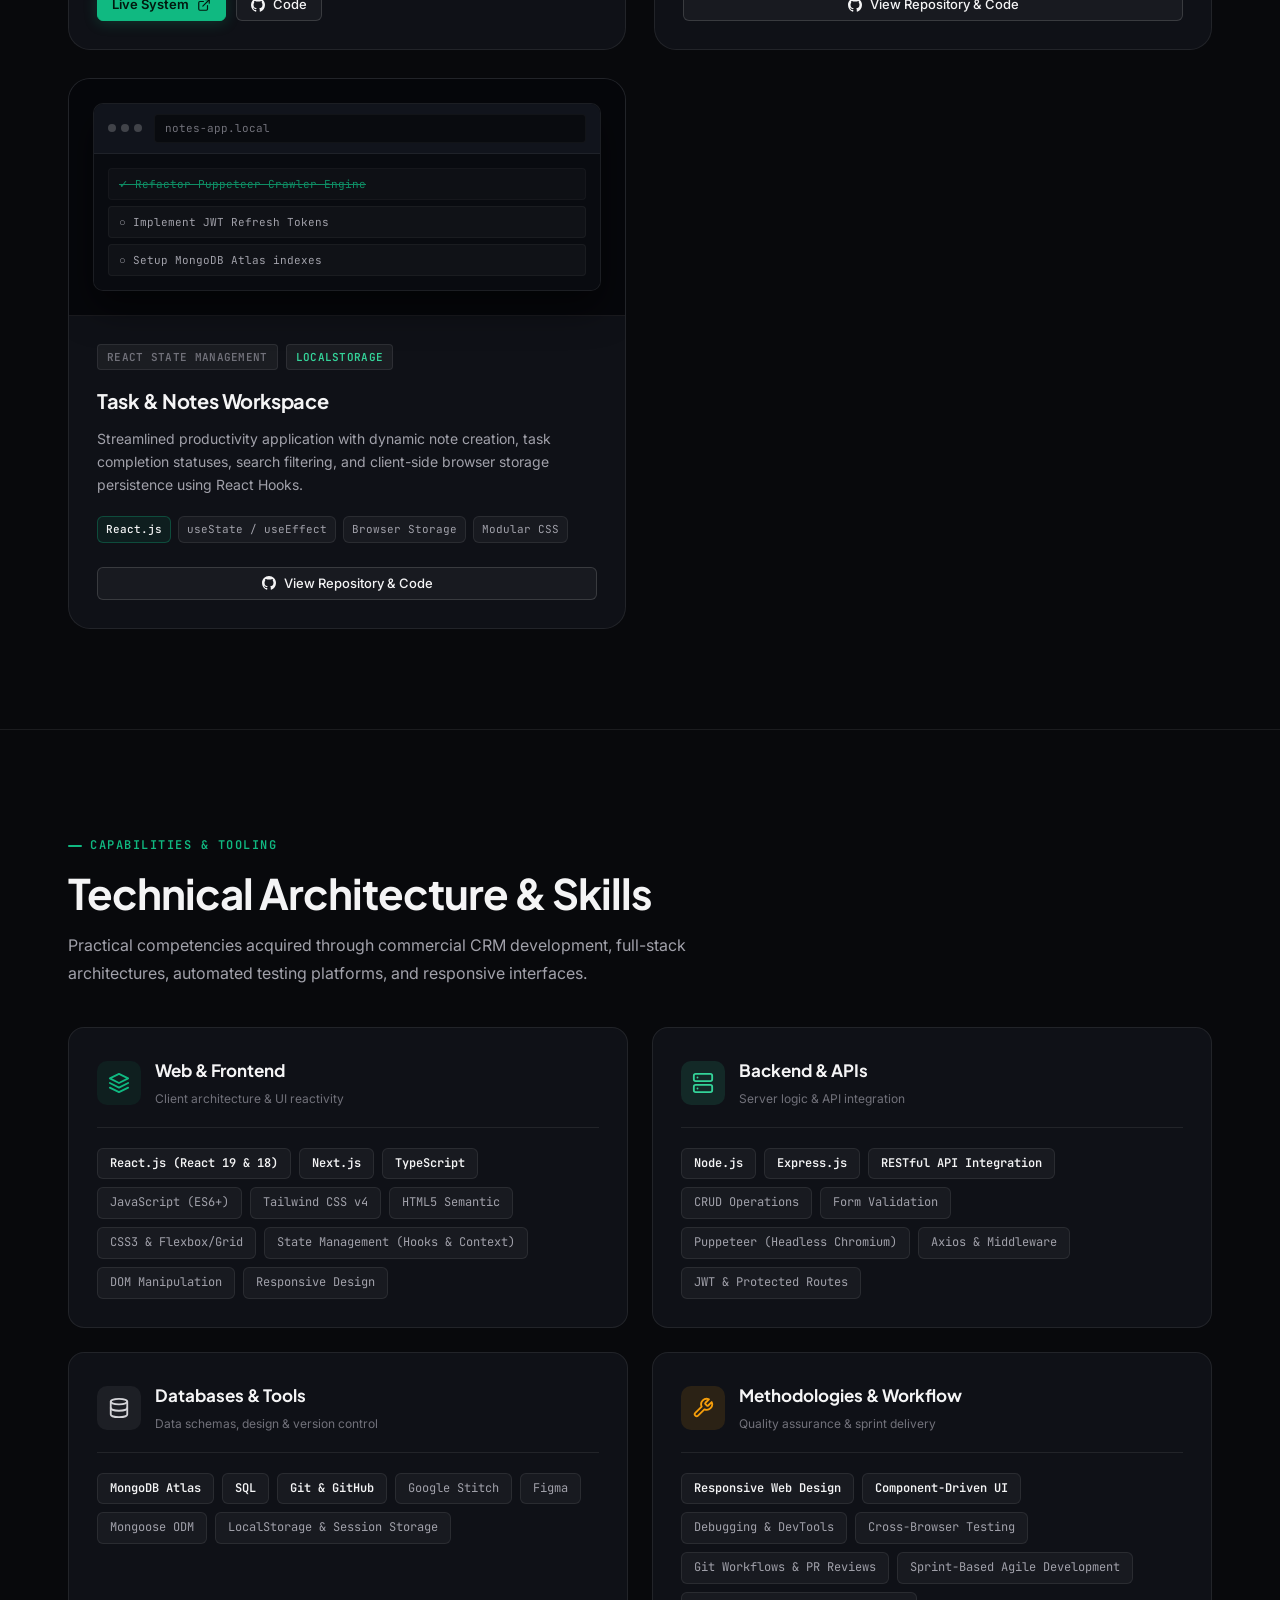
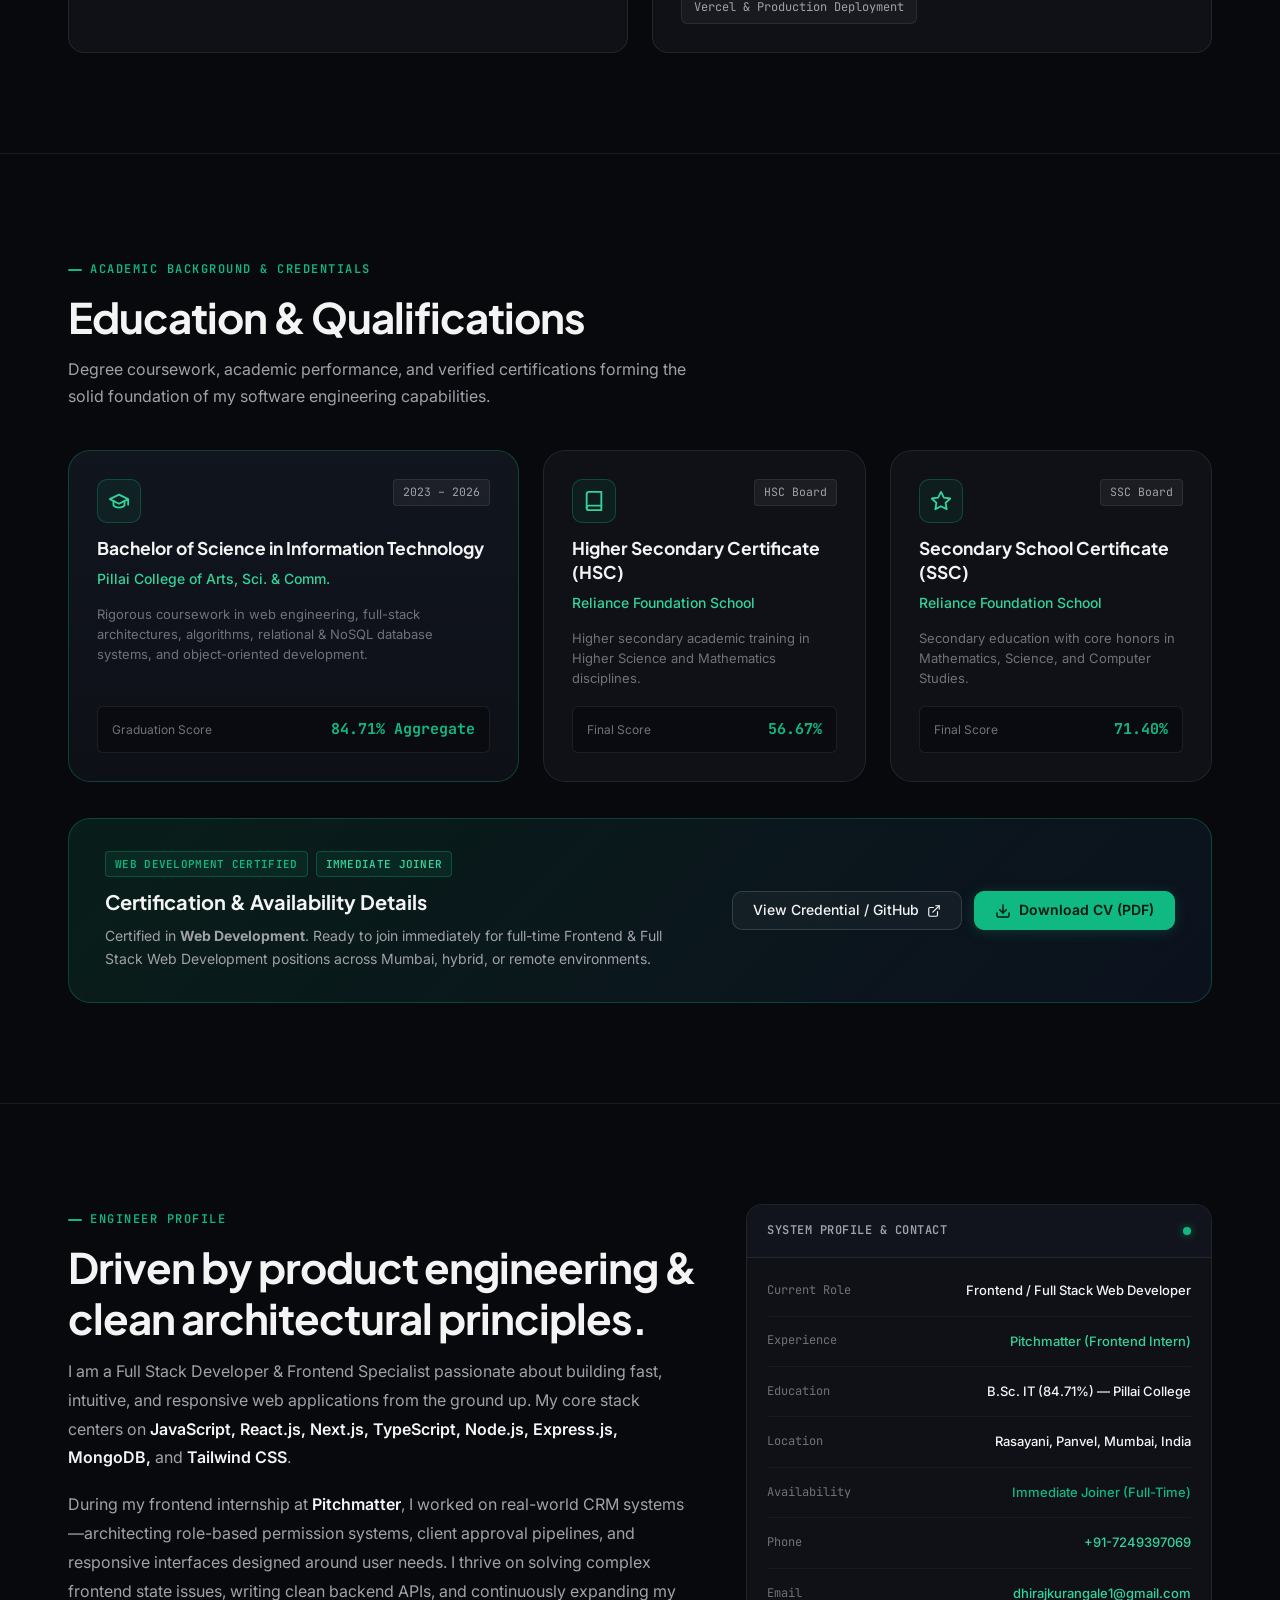
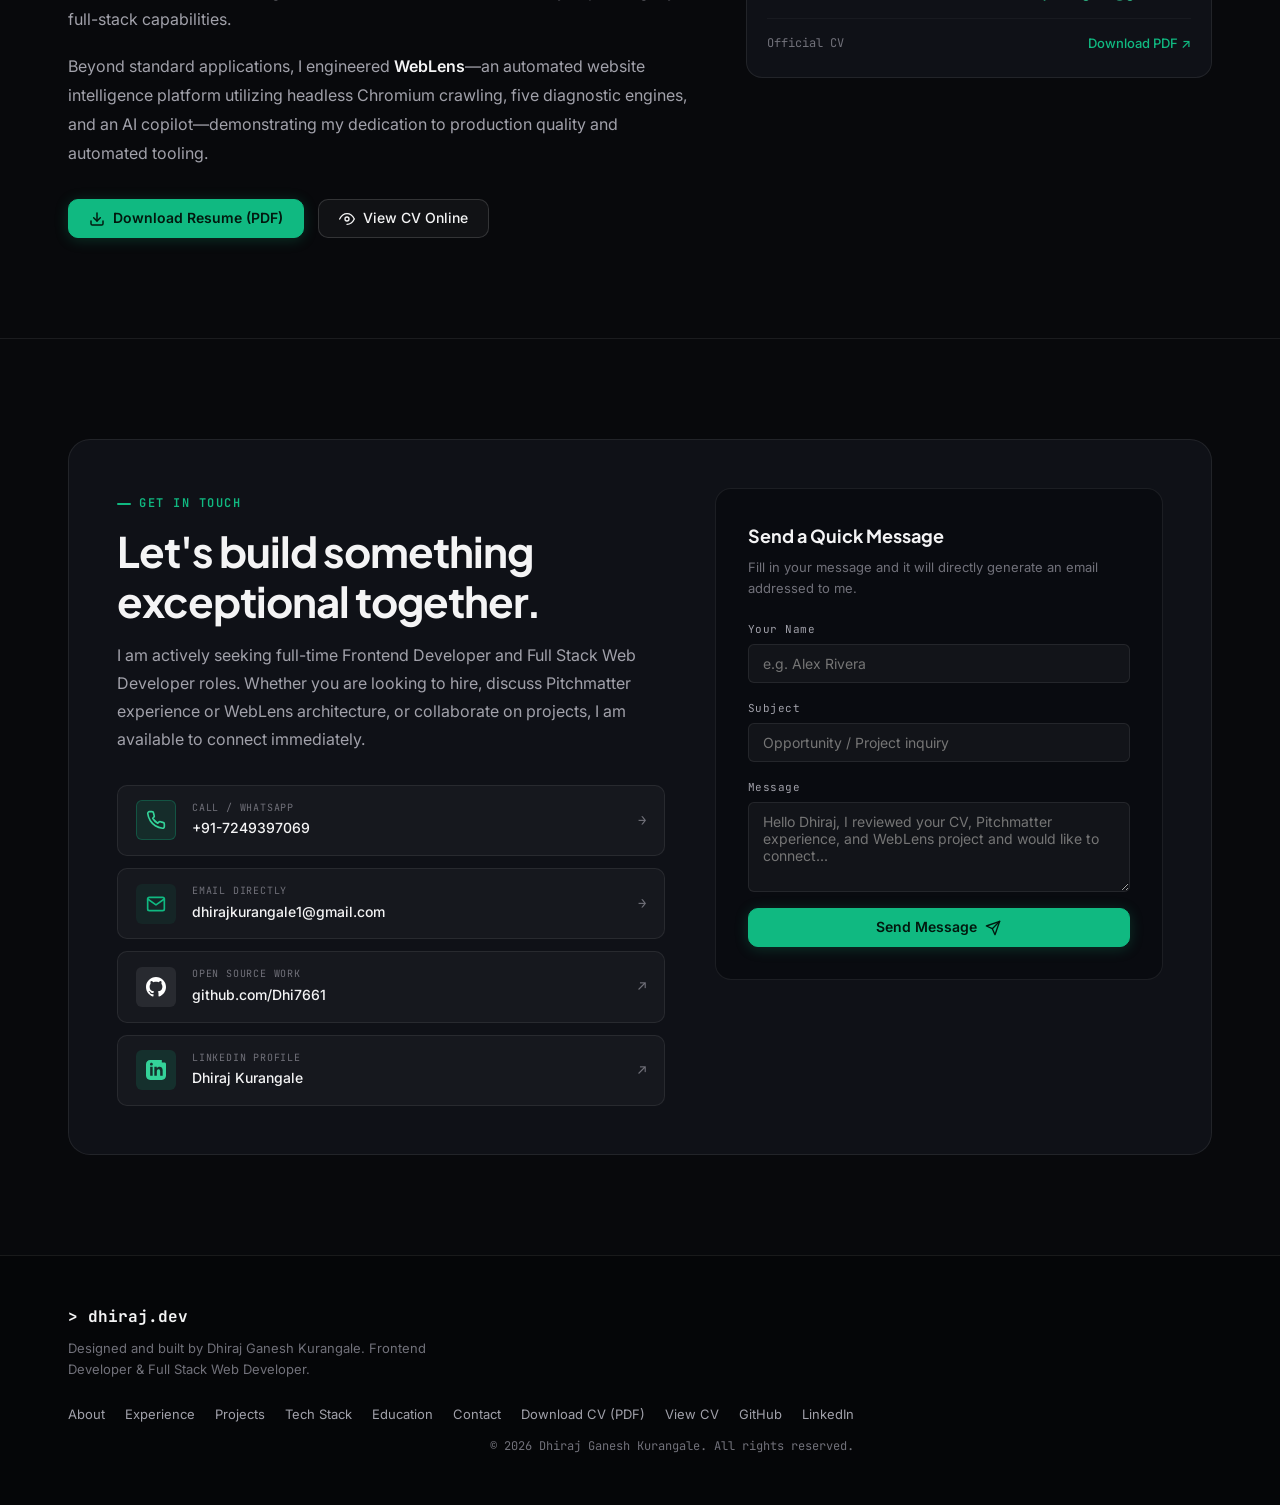
==== commit 1302aed0: "Add CV details, Experience & Education sections, and downloadable CV option" ====
--- a/index.html
+++ b/index.html
@@ -41,8 +41,10 @@
       <nav class="desktop-nav" aria-label="Main Navigation">
         <ul class="nav-menu">
           <li><a href="#about" class="nav-item">About</a></li>
+          <li><a href="#experience" class="nav-item">Experience</a></li>
           <li><a href="#projects" class="nav-item">Projects</a></li>
           <li><a href="#skills" class="nav-item">Tech Stack</a></li>
+          <li><a href="#education" class="nav-item">Education</a></li>
           <li><a href="#contact" class="nav-item">Contact</a></li>
         </ul>
       </nav>
@@ -53,6 +55,14 @@
           <span class="pulse-dot"></span>
           <span class="status-text">Available</span>
         </div>
+        <a href="Dhiraj_Kurangale_Resume.pdf" download="Dhiraj_Kurangale_Resume.pdf" class="btn btn-primary btn-sm download-cv-btn" title="Download Dhiraj's Resume (PDF)">
+          <svg width="14" height="14" viewBox="0 0 24 24" fill="none" stroke="currentColor" stroke-width="2.2" stroke-linecap="round" stroke-linejoin="round">
+            <path d="M21 15v4a2 2 0 0 1-2 2H5a2 2 0 0 1-2-2v-4"></path>
+            <polyline points="7 10 12 15 17 10"></polyline>
+            <line x1="12" y1="15" x2="12" y2="3"></line>
+          </svg>
+          <span>Download CV</span>
+        </a>
         <a href="#contact" class="btn btn-outline btn-sm">Get in Touch</a>
         <button class="mobile-toggle" id="mobileToggle" aria-label="Toggle navigation menu" aria-expanded="false">
           <svg class="menu-icon" width="22" height="22" viewBox="0 0 24 24" fill="none" stroke="currentColor" stroke-width="2" stroke-linecap="round" stroke-linejoin="round">
@@ -72,10 +82,23 @@
     <div class="mobile-drawer" id="mobileDrawer">
       <ul class="mobile-nav-links">
         <li><a href="#about" class="mobile-nav-item">About</a></li>
+        <li><a href="#experience" class="mobile-nav-item">Experience</a></li>
         <li><a href="#projects" class="mobile-nav-item">Projects</a></li>
         <li><a href="#skills" class="mobile-nav-item">Tech Stack</a></li>
+        <li><a href="#education" class="mobile-nav-item">Education</a></li>
         <li><a href="#contact" class="mobile-nav-item">Contact</a></li>
-        <li><a href="mailto:dhirajkurangaale1@gmail.com" class="btn btn-primary w-full">dhirajkurangaale1@gmail.com</a></li>
+        <li>
+          <a href="Dhiraj_Kurangale_Resume.pdf" download="Dhiraj_Kurangale_Resume.pdf" class="btn btn-primary w-full download-cv-btn">
+            <svg width="15" height="15" viewBox="0 0 24 24" fill="none" stroke="currentColor" stroke-width="2.2" stroke-linecap="round" stroke-linejoin="round">
+              <path d="M21 15v4a2 2 0 0 1-2 2H5a2 2 0 0 1-2-2v-4"></path>
+              <polyline points="7 10 12 15 17 10"></polyline>
+              <line x1="12" y1="15" x2="12" y2="3"></line>
+            </svg>
+            <span>Download Resume (PDF)</span>
+          </a>
+        </li>
+        <li><button class="btn btn-secondary w-full preview-cv-btn" id="mobilePreviewCvBtn">View CV in Browser</button></li>
+        <li><a href="mailto:dhirajkurangale1@gmail.com" class="btn btn-outline w-full">dhirajkurangale1@gmail.com</a></li>
       </ul>
     </div>
   </header>
@@ -87,16 +110,15 @@
         <div class="hero-content">
           <div class="status-badge fade-in">
             <span class="pulse-dot"></span>
-            <span class="badge-text">Available for Full-Time Roles &amp; Internships</span>
+            <span class="badge-text">Immediate Joiner • Full-Time Web / Frontend Development</span>
           </div>
 
           <h1 class="hero-title fade-in">
-            Engineering scalable web apps &amp; <span class="text-gradient">developer tooling.</span>
+            Frontend Developer &amp; <span class="text-gradient">Full Stack Web Developer.</span>
           </h1>
 
           <p class="hero-bio fade-in">
-            Hi, I'm <strong>Dhiraj Kurangale</strong>. A Full-Stack Engineer and Frontend Specialist based in Maharashtra, India.
-            I build resilient, production-ready platforms using <strong>React 19, TypeScript, Node.js, Puppeteer,</strong> and the <strong>MERN stack</strong>.
+            Hi, I'm <strong>Dhiraj Ganesh Kurangale</strong>. A Full Stack Developer &amp; Frontend Specialist based in <strong>Rasayani, Panvel, Mumbai, Maharashtra, India</strong>. My core stack centers on <strong>React.js, Next.js, JavaScript, TypeScript, Node.js, Express.js, MongoDB,</strong> and <strong>Tailwind CSS</strong>. With hands-on internship experience engineering real-world CRM systems, role-based permission controls, and responsive interfaces, I thrive on writing clean backend APIs and solving complex state problems.
           </p>
 
           <div class="hero-actions fade-in">
@@ -107,13 +129,28 @@
                 <polyline points="12 5 19 12 12 19"></polyline>
               </svg>
             </a>
+            <a href="Dhiraj_Kurangale_Resume.pdf" download="Dhiraj_Kurangale_Resume.pdf" class="btn btn-emerald-outline download-cv-btn" id="heroDownloadCvBtn" title="Download Official Resume (PDF)">
+              <svg width="16" height="16" viewBox="0 0 24 24" fill="none" stroke="currentColor" stroke-width="2.2" stroke-linecap="round" stroke-linejoin="round">
+                <path d="M21 15v4a2 2 0 0 1-2 2H5a2 2 0 0 1-2-2v-4"></path>
+                <polyline points="7 10 12 15 17 10"></polyline>
+                <line x1="12" y1="15" x2="12" y2="3"></line>
+              </svg>
+              <span>Download CV</span>
+            </a>
+            <button class="btn btn-secondary preview-cv-btn" id="heroPreviewCvBtn" title="Preview Resume in Modal">
+              <svg width="16" height="16" viewBox="0 0 24 24" fill="none" stroke="currentColor" stroke-width="2" stroke-linecap="round" stroke-linejoin="round">
+                <path d="M1 12s4-8 11-8 11 8 11 8-4 8-11 8-11-8-11-8z"></path>
+                <circle cx="12" cy="12" r="3"></circle>
+              </svg>
+              <span>View CV</span>
+            </button>
             <a href="https://github.com/Dhi7661" target="_blank" rel="noopener noreferrer" class="btn btn-secondary">
               <svg width="18" height="18" viewBox="0 0 24 24" fill="currentColor">
                 <path d="M12 0c-6.626 0-12 5.373-12 12 0 5.302 3.438 9.8 8.207 11.387.599.111.793-.261.793-.577v-2.234c-3.338.726-4.033-1.416-4.033-1.416-.546-1.387-1.333-1.756-1.333-1.756-1.089-.745.083-.729.083-.729 1.205.084 1.839 1.237 1.839 1.237 1.07 1.834 2.807 1.304 3.492.997.107-.775.418-1.305.762-1.604-2.665-.305-5.467-1.334-5.467-5.931 0-1.311.469-2.381 1.236-3.221-.124-.303-.535-1.524.117-3.176 0 0 1.008-.322 3.301 1.23.957-.266 1.983-.399 3.003-.404 1.02.005 2.047.138 3.006.404 2.291-1.552 3.297-1.23 3.297-1.23.653 1.653.242 2.874.118 3.176.77.84 1.235 1.911 1.235 3.221 0 4.609-2.807 5.624-5.479 5.921.43.372.823 1.102.823 2.222v3.293c0 .319.192.694.801.576 4.765-1.589 8.199-6.086 8.199-11.386 0-6.627-5.373-12-12-12z"/>
               </svg>
               <span>GitHub</span>
             </a>
-            <button class="btn btn-ghost copy-email-btn" data-email="dhirajkurangaale1@gmail.com" aria-label="Copy email address to clipboard">
+            <button class="btn btn-ghost copy-email-btn" data-email="dhirajkurangale1@gmail.com" aria-label="Copy email address to clipboard">
               <svg class="copy-icon" width="16" height="16" viewBox="0 0 24 24" fill="none" stroke="currentColor" stroke-width="2" stroke-linecap="round" stroke-linejoin="round">
                 <rect x="9" y="9" width="13" height="13" rx="2" ry="2"></rect>
                 <path d="M5 15H4a2 2 0 0 1-2-2V4a2 2 0 0 1 2-2h9a2 2 0 0 1 2 2v1"></path>
@@ -125,12 +162,13 @@
           <div class="hero-tech-strip fade-in">
             <span class="strip-label">CORE STACK:</span>
             <div class="strip-tags">
-              <span class="strip-tag">React 19</span>
+              <span class="strip-tag">React.js</span>
+              <span class="strip-tag">Next.js</span>
               <span class="strip-tag">TypeScript</span>
+              <span class="strip-tag">JavaScript</span>
               <span class="strip-tag">Node.js</span>
-              <span class="strip-tag">Express</span>
+              <span class="strip-tag">Express.js</span>
               <span class="strip-tag">MongoDB</span>
-              <span class="strip-tag">Puppeteer</span>
               <span class="strip-tag">Tailwind CSS</span>
             </div>
           </div>
@@ -155,16 +193,14 @@
               </div>
               <div class="term-output">
                 <span class="json-brace">{</span><br/>
-                &nbsp;&nbsp;<span class="json-key">"name"</span>: <span class="json-str">"Dhiraj Kurangale"</span>,<br/>
-                &nbsp;&nbsp;<span class="json-key">"role"</span>: <span class="json-str">"Full-Stack Engineer"</span>,<br/>
-                &nbsp;&nbsp;<span class="json-key">"flagshipProject"</span>: <span class="json-str">"WebLens (Auditing &amp; AI QA)"</span>,<br/>
-                &nbsp;&nbsp;<span class="json-key">"specializations"</span>: [<br/>
-                &nbsp;&nbsp;&nbsp;&nbsp;<span class="json-str">"Automated Chromium Crawling"</span>,<br/>
-                &nbsp;&nbsp;&nbsp;&nbsp;<span class="json-str">"Full-Stack MERN Architecture"</span>,<br/>
-                &nbsp;&nbsp;&nbsp;&nbsp;<span class="json-str">"Interactive UI Engineering"</span><br/>
-                &nbsp;&nbsp;],<br/>
-                &nbsp;&nbsp;<span class="json-key">"openTo"</span>: <span class="json-str">"Internships &amp; Full-Time Opportunities"</span>,<br/>
-                &nbsp;&nbsp;<span class="json-key">"location"</span>: <span class="json-str">"Maharashtra, India"</span><br/>
+                &nbsp;&nbsp;<span class="json-key">"name"</span>: <span class="json-str">"Dhiraj Ganesh Kurangale"</span>,<br/>
+                &nbsp;&nbsp;<span class="json-key">"role"</span>: <span class="json-str">"Frontend &amp; Full Stack Web Developer"</span>,<br/>
+                &nbsp;&nbsp;<span class="json-key">"experience"</span>: <span class="json-str">"Pitchmatter (Frontend Developer Intern)"</span>,<br/>
+                &nbsp;&nbsp;<span class="json-key">"education"</span>: <span class="json-str">"B.Sc. IT (84.71%) — Pillai College"</span>,<br/>
+                &nbsp;&nbsp;<span class="json-key">"availability"</span>: <span class="json-str">"Immediate Joiner • Full-Time"</span>,<br/>
+                &nbsp;&nbsp;<span class="json-key">"phone"</span>: <span class="json-str">"+91-7249397069"</span>,<br/>
+                &nbsp;&nbsp;<span class="json-key">"email"</span>: <span class="json-str">"dhirajkurangale1@gmail.com"</span>,<br/>
+                &nbsp;&nbsp;<span class="json-key">"location"</span>: <span class="json-str">"Rasayani, Panvel, Mumbai, India"</span><br/>
                 <span class="json-brace">}</span>
               </div>
               <div class="term-line mt-2">
@@ -185,6 +221,152 @@
                 </div>
               </div>
             </div>
+          </div>
+        </div>
+      </div>
+    </section>
+
+    <!-- PROFESSIONAL EXPERIENCE SECTION -->
+    <section id="experience" class="experience-section">
+      <div class="section-container">
+        <div class="section-header">
+          <div class="section-eyebrow">
+            <span class="eyebrow-dash"></span>
+            <span>PROFESSIONAL EXPERIENCE</span>
+          </div>
+          <h2 class="section-heading">Commercial Engineering Experience</h2>
+          <p class="section-subheading">
+            Practical industry work delivering production CRM frontend modules, role-based authorization workflows, reusable UI architectures, and REST API integrations.
+          </p>
+        </div>
+
+        <div class="experience-card">
+          <div class="exp-card-header">
+            <div class="exp-company-block">
+              <div class="exp-company-icon">P</div>
+              <div>
+                <h3 class="exp-role-title">Frontend Developer Intern</h3>
+                <div class="exp-company-name">
+                  <span>Pitchmatter</span>
+                  <span class="exp-badge-pill">Internship</span>
+                  <span class="exp-badge-pill">CRM Architecture</span>
+                </div>
+              </div>
+            </div>
+
+            <div class="exp-meta-right">
+              <span class="exp-date-badge">June 2026 – September 2026</span>
+              <span class="exp-location-tag">Mumbai, Maharashtra, India</span>
+            </div>
+          </div>
+
+          <p class="exp-summary-lead">
+            Spearheaded frontend development across core CRM application modules. Architected reusable component hierarchies, integrated complex REST APIs, and implemented secure role-based navigation and client approval workflows.
+          </p>
+
+          <div class="exp-bullets-grid">
+            <div class="exp-bullet-card">
+              <span class="exp-bullet-icon">✦</span>
+              <div class="exp-bullet-text">
+                <strong>Modern Interface Engineering:</strong> Developed responsive and interactive web interfaces using React.js, TypeScript, HTML5, CSS3, and Tailwind CSS.
+              </div>
+            </div>
+
+            <div class="exp-bullet-card">
+              <span class="exp-bullet-icon">✦</span>
+              <div class="exp-bullet-text">
+                <strong>CRM Frontend Architecture:</strong> Developed CRM frontend modules using React functional components, React Hooks, reusable UI components, Tailwind CSS, and REST API integration.
+              </div>
+            </div>
+
+            <div class="exp-bullet-card">
+              <span class="exp-bullet-icon">✦</span>
+              <div class="exp-bullet-text">
+                <strong>User Management Systems:</strong> Implemented user-management interfaces with reusable React components, controlled forms, client-side validation, search/filter state management, pagination, status toggles, and API-driven data rendering.
+              </div>
+            </div>
+
+            <div class="exp-bullet-card">
+              <span class="exp-bullet-icon">✦</span>
+              <div class="exp-bullet-text">
+                <strong>Client Approval Workflows:</strong> Developed client approval workflows using React state management, conditional rendering, reusable forms and modals, route-based navigation, validation logic, status-based UI states, and REST API integration.
+              </div>
+            </div>
+
+            <div class="exp-bullet-card">
+              <span class="exp-bullet-icon">✦</span>
+              <div class="exp-bullet-text">
+                <strong>Role-Based Access Control:</strong> Implemented role-based interfaces using conditional rendering, route protection, role-based UI logic, reusable components, and application-level access-control rules.
+              </div>
+            </div>
+
+            <div class="exp-bullet-card">
+              <span class="exp-bullet-icon">✦</span>
+              <div class="exp-bullet-text">
+                <strong>RESTful API &amp; Axios Integration:</strong> Integrated frontend features with RESTful APIs using Axios, handling request/response states, loading states, validation errors, authentication errors, and dynamic data rendering.
+              </div>
+            </div>
+
+            <div class="exp-bullet-card">
+              <span class="exp-bullet-icon">✦</span>
+              <div class="exp-bullet-text">
+                <strong>Reusable Component Library:</strong> Built reusable frontend components including Cards, Buttons, Inputs, Badges, Modals, Tables, Pagination, Sidebar, and Topbar components.
+              </div>
+            </div>
+
+            <div class="exp-bullet-card">
+              <span class="exp-bullet-icon">✦</span>
+              <div class="exp-bullet-text">
+                <strong>Responsive &amp; Themed Design:</strong> Implemented responsive layouts using Tailwind CSS, reusable styling patterns, responsive breakpoints, light/dark theme support, and mobile-friendly UI structures.
+              </div>
+            </div>
+
+            <div class="exp-bullet-card">
+              <span class="exp-bullet-icon">✦</span>
+              <div class="exp-bullet-text">
+                <strong>Routing &amp; Git Feature Workflows:</strong> Worked with React Router, protected routes, token/session handling, Git/GitHub feature workflows, debugging, code reviews, and sprint-based development.
+              </div>
+            </div>
+          </div>
+
+          <div class="exp-tech-strip">
+            <span class="exp-tech-label">Technologies:</span>
+            <span class="tech-tag highlight">React.js</span>
+            <span class="tech-tag highlight">TypeScript</span>
+            <span class="tech-tag highlight">Tailwind CSS</span>
+            <span class="tech-tag">Next.js</span>
+            <span class="tech-tag">Axios</span>
+            <span class="tech-tag">RESTful APIs</span>
+            <span class="tech-tag">React Router</span>
+            <span class="tech-tag">State Management</span>
+            <span class="tech-tag">Git / GitHub</span>
+          </div>
+        </div>
+
+        <!-- Download CV Callout Banner -->
+        <div class="cv-download-banner">
+          <div class="cv-banner-info">
+            <h3>Download Complete Curriculum Vitae</h3>
+            <p>
+              Looking for a verified 1-page summary of my engineering background, internship impact, project technical stacks, and academic credentials?
+            </p>
+          </div>
+          <div class="cv-banner-actions">
+            <a href="Dhiraj_Kurangale_Resume.pdf" download="Dhiraj_Kurangale_Resume.pdf" class="btn btn-primary download-cv-btn">
+              <svg width="16" height="16" viewBox="0 0 24 24" fill="none" stroke="currentColor" stroke-width="2.2" stroke-linecap="round" stroke-linejoin="round">
+                <path d="M21 15v4a2 2 0 0 1-2 2H5a2 2 0 0 1-2-2v-4"></path>
+                <polyline points="7 10 12 15 17 10"></polyline>
+                <line x1="12" y1="15" x2="12" y2="3"></line>
+              </svg>
+              <span>Download Resume (PDF)</span>
+            </a>
+            <button class="btn btn-secondary preview-cv-btn">
+              <svg width="16" height="16" viewBox="0 0 24 24" fill="none" stroke="currentColor" stroke-width="2" stroke-linecap="round" stroke-linejoin="round">
+                <path d="M1 12s4-8 11-8 11 8 11 8-4 8-11 8-11-8-11-8z"></path>
+                <circle cx="12" cy="12" r="3"></circle>
+              </svg>
+              <span>View Online</span>
+            </button>
           </div>
         </div>
       </div>
@@ -369,19 +551,30 @@
                 <span class="badge badge-live">Live Deployment</span>
               </div>
 
-              <h3 class="card-title">TechKart — E-Commerce Platform</h3>
+              <h3 class="card-title">TechKart — MERN E-Commerce Platform</h3>
 
               <p class="card-desc">
-                A full-stack e-commerce web platform engineered for seamless electronics shopping. Integrates dynamic product catalog filtering, cart state persistence, secure JWT authentication with protected routes, and responsive checkout workflows.
+                Architected a MERN-stack e-commerce platform engineered for seamless electronics shopping, dynamic catalog filtering, persistent cart state, and smooth checkout workflows.
               </p>
 
+              <div class="project-feature-bullets" style="margin-bottom: 16px;">
+                <div class="feat-item">
+                  <span class="feat-bullet">✦</span>
+                  <span><strong>Catalog &amp; State Architecture:</strong> Architected dynamic product catalogs, multi-category filtering, and persistent cart state management.</span>
+                </div>
+                <div class="feat-item">
+                  <span class="feat-bullet">✦</span>
+                  <span><strong>Modular API Integration:</strong> Integrated modular frontend components with RESTful APIs for real-time inventory display and seamless checkout flow.</span>
+                </div>
+              </div>
+
               <div class="project-tech-tags">
+                <span class="tech-tag highlight">MongoDB</span>
+                <span class="tech-tag highlight">Express.js</span>
                 <span class="tech-tag highlight">React.js</span>
-                <span class="tech-tag">Node.js</span>
-                <span class="tech-tag">Express.js</span>
-                <span class="tech-tag">MongoDB</span>
+                <span class="tech-tag highlight">Node.js</span>
+                <span class="tech-tag">REST APIs</span>
                 <span class="tech-tag">JWT Auth</span>
-                <span class="tech-tag">REST APIs</span>
               </div>
 
               <div class="card-actions">
@@ -431,18 +624,33 @@
                 <span class="badge badge-live">Live Demo</span>
               </div>
 
-              <h3 class="card-title">Saffron Table — Gastronomy Platform</h3>
+              <h3 class="card-title">Saffron Table — Fine Dining Restaurant Website</h3>
 
               <p class="card-desc">
-                A luxury fine dining restaurant web application featuring curated artisanal menus, interactive chef specials showcase, online table reservation flow, and fluid responsive styling.
+                Developed a modern, high-performance restaurant web application delivering a polished, immersive visual dining experience and seamless client-side reservation flow.
               </p>
+
+              <div class="project-feature-bullets" style="margin-bottom: 16px;">
+                <div class="feat-item">
+                  <span class="feat-bullet">✦</span>
+                  <span><strong>Immersive Dining Experience:</strong> Built modern, high-performance web app delivering a polished, immersive visual dining journey.</span>
+                </div>
+                <div class="feat-item">
+                  <span class="feat-bullet">✦</span>
+                  <span><strong>Interactive UI &amp; Navigation:</strong> Built interactive, reusable UI sections and smooth client-side routing using React.js and modern CSS.</span>
+                </div>
+                <div class="feat-item">
+                  <span class="feat-bullet">✦</span>
+                  <span><strong>Pixel-Perfect Responsiveness:</strong> Implemented mobile-first responsive layouts ensuring flawless display across phones, tablets, and desktops.</span>
+                </div>
+              </div>
 
               <div class="project-tech-tags">
                 <span class="tech-tag highlight">React.js</span>
-                <span class="tech-tag">JavaScript (ES6+)</span>
-                <span class="tech-tag">CSS3 Architecture</span>
+                <span class="tech-tag highlight">JavaScript</span>
+                <span class="tech-tag highlight">Tailwind CSS</span>
+                <span class="tech-tag">CSS3</span>
                 <span class="tech-tag">Vite</span>
-                <span class="tech-tag">UX Design</span>
               </div>
 
               <div class="card-actions">
@@ -648,13 +856,13 @@
           </div>
           <h2 class="section-heading">Technical Architecture &amp; Skills</h2>
           <p class="section-subheading">
-            Practical competencies acquired through building end-to-end full-stack architectures, automated testing platforms, and high-performance interactive interfaces.
+            Practical competencies acquired through commercial CRM development, full-stack architectures, automated testing platforms, and responsive interfaces.
           </p>
         </div>
 
         <div class="skills-grid">
 
-          <!-- Category 1: Frontend -->
+          <!-- Category 1: Web & Frontend -->
           <div class="skill-category-card">
             <div class="category-header">
               <div class="cat-icon-wrap cat-icon-react">
@@ -665,23 +873,25 @@
                 </svg>
               </div>
               <div>
-                <h3 class="cat-title">Frontend Engineering</h3>
-                <span class="cat-sub">Client architecture &amp; reactivity</span>
+                <h3 class="cat-title">Web &amp; Frontend</h3>
+                <span class="cat-sub">Client architecture &amp; UI reactivity</span>
               </div>
             </div>
             <ul class="skill-pill-list">
-              <li class="skill-pill"><strong>React 19 &amp; 18</strong></li>
+              <li class="skill-pill"><strong>React.js (React 19 &amp; 18)</strong></li>
+              <li class="skill-pill"><strong>Next.js</strong></li>
               <li class="skill-pill"><strong>TypeScript</strong></li>
               <li class="skill-pill">JavaScript (ES6+)</li>
               <li class="skill-pill">Tailwind CSS v4</li>
               <li class="skill-pill">HTML5 Semantic</li>
               <li class="skill-pill">CSS3 &amp; Flexbox/Grid</li>
-              <li class="skill-pill">State Hooks &amp; Context</li>
+              <li class="skill-pill">State Management (Hooks &amp; Context)</li>
+              <li class="skill-pill">DOM Manipulation</li>
               <li class="skill-pill">Responsive Design</li>
             </ul>
           </div>
 
-          <!-- Category 2: Backend -->
+          <!-- Category 2: Backend & APIs -->
           <div class="skill-category-card">
             <div class="category-header">
               <div class="cat-icon-wrap cat-icon-node">
@@ -693,22 +903,23 @@
                 </svg>
               </div>
               <div>
-                <h3 class="cat-title">Backend &amp; Automation</h3>
-                <span class="cat-sub">Server logic &amp; browser engines</span>
+                <h3 class="cat-title">Backend &amp; APIs</h3>
+                <span class="cat-sub">Server logic &amp; API integration</span>
               </div>
             </div>
             <ul class="skill-pill-list">
               <li class="skill-pill"><strong>Node.js</strong></li>
               <li class="skill-pill"><strong>Express.js</strong></li>
-              <li class="skill-pill"><strong>Puppeteer (Chromium)</strong></li>
-              <li class="skill-pill">RESTful API Design</li>
-              <li class="skill-pill">JWT &amp; Auth Flow</li>
-              <li class="skill-pill">CORS &amp; Middleware</li>
-              <li class="skill-pill">Network Timing Analysis</li>
+              <li class="skill-pill"><strong>RESTful API Integration</strong></li>
+              <li class="skill-pill">CRUD Operations</li>
+              <li class="skill-pill">Form Validation</li>
+              <li class="skill-pill">Puppeteer (Headless Chromium)</li>
+              <li class="skill-pill">Axios &amp; Middleware</li>
+              <li class="skill-pill">JWT &amp; Protected Routes</li>
             </ul>
           </div>
 
-          <!-- Category 3: Databases -->
+          <!-- Category 3: Databases & Tools -->
           <div class="skill-category-card">
             <div class="category-header">
               <div class="cat-icon-wrap cat-icon-db">
@@ -719,21 +930,22 @@
                 </svg>
               </div>
               <div>
-                <h3 class="cat-title">Databases &amp; Storage</h3>
-                <span class="cat-sub">Data schemas &amp; persistence</span>
+                <h3 class="cat-title">Databases &amp; Tools</h3>
+                <span class="cat-sub">Data schemas, design &amp; version control</span>
               </div>
             </div>
             <ul class="skill-pill-list">
               <li class="skill-pill"><strong>MongoDB Atlas</strong></li>
+              <li class="skill-pill"><strong>SQL</strong></li>
+              <li class="skill-pill"><strong>Git &amp; GitHub</strong></li>
+              <li class="skill-pill">Google Stitch</li>
+              <li class="skill-pill">Figma</li>
               <li class="skill-pill">Mongoose ODM</li>
-              <li class="skill-pill">CRUD Modeling</li>
-              <li class="skill-pill">Aggregations &amp; Indexes</li>
-              <li class="skill-pill">LocalStorage &amp; Session</li>
-              <li class="skill-pill">JSON Schemas</li>
+              <li class="skill-pill">LocalStorage &amp; Session Storage</li>
             </ul>
           </div>
 
-          <!-- Category 4: Tools -->
+          <!-- Category 4: Methodologies -->
           <div class="skill-category-card">
             <div class="category-header">
               <div class="cat-icon-wrap cat-icon-tools">
@@ -742,18 +954,18 @@
                 </svg>
               </div>
               <div>
-                <h3 class="cat-title">Workflow &amp; DevOps</h3>
-                <span class="cat-sub">Deployment &amp; developer productivity</span>
+                <h3 class="cat-title">Methodologies &amp; Workflow</h3>
+                <span class="cat-sub">Quality assurance &amp; sprint delivery</span>
               </div>
             </div>
             <ul class="skill-pill-list">
-              <li class="skill-pill"><strong>Git &amp; GitHub</strong></li>
-              <li class="skill-pill">Vite</li>
-              <li class="skill-pill">Postman API Testing</li>
-              <li class="skill-pill">Docker &amp; Containers</li>
-              <li class="skill-pill">Vercel Deployment</li>
-              <li class="skill-pill">Chrome DevTools</li>
-              <li class="skill-pill">VS Code &amp; Linux CLI</li>
+              <li class="skill-pill"><strong>Responsive Web Design</strong></li>
+              <li class="skill-pill"><strong>Component-Driven UI</strong></li>
+              <li class="skill-pill">Debugging &amp; DevTools</li>
+              <li class="skill-pill">Cross-Browser Testing</li>
+              <li class="skill-pill">Git Workflows &amp; PR Reviews</li>
+              <li class="skill-pill">Sprint-Based Agile Development</li>
+              <li class="skill-pill">Vercel &amp; Production Deployment</li>
             </ul>
           </div>
 
@@ -761,7 +973,122 @@
       </div>
     </section>
 
-    <!-- ABOUT & EXPERIENCE SECTION -->
+    <!-- EDUCATION & CERTIFICATIONS SECTION -->
+    <section id="education" class="education-section">
+      <div class="section-container">
+        <div class="section-header">
+          <div class="section-eyebrow">
+            <span class="eyebrow-dash"></span>
+            <span>ACADEMIC BACKGROUND &amp; CREDENTIALS</span>
+          </div>
+          <h2 class="section-heading">Education &amp; Qualifications</h2>
+          <p class="section-subheading">
+            Degree coursework, academic performance, and verified certifications forming the solid foundation of my software engineering capabilities.
+          </p>
+        </div>
+
+        <div class="education-grid">
+          <!-- Degree 1: B.Sc IT -->
+          <div class="education-card featured">
+            <div class="edu-top-row">
+              <div class="edu-icon-wrap">
+                <svg width="22" height="22" viewBox="0 0 24 24" fill="none" stroke="currentColor" stroke-width="2" stroke-linecap="round" stroke-linejoin="round">
+                  <path d="M22 10v6M2 10l10-5 10 5-10 5z"></path>
+                  <path d="M6 12v5c3 3 9 3 12 0v-5"></path>
+                </svg>
+              </div>
+              <span class="edu-year-badge">2023 – 2026</span>
+            </div>
+            <h3 class="edu-degree-title">Bachelor of Science in Information Technology</h3>
+            <div class="edu-school-name">Pillai College of Arts, Sci. &amp; Comm.</div>
+            <p class="edu-desc-text">
+              Rigorous coursework in web engineering, full-stack architectures, algorithms, relational &amp; NoSQL database systems, and object-oriented development.
+            </p>
+            <div class="edu-score-box">
+              <span class="edu-score-label">Graduation Score</span>
+              <span class="edu-score-value">84.71% Aggregate</span>
+            </div>
+          </div>
+
+          <!-- Degree 2: HSC -->
+          <div class="education-card">
+            <div class="edu-top-row">
+              <div class="edu-icon-wrap">
+                <svg width="22" height="22" viewBox="0 0 24 24" fill="none" stroke="currentColor" stroke-width="2" stroke-linecap="round" stroke-linejoin="round">
+                  <path d="M4 19.5A2.5 2.5 0 0 1 6.5 17H20"></path>
+                  <path d="M6.5 2H20v20H6.5A2.5 2.5 0 0 1 4 19.5v-15A2.5 2.5 0 0 1 6.5 2z"></path>
+                </svg>
+              </div>
+              <span class="edu-year-badge">HSC Board</span>
+            </div>
+            <h3 class="edu-degree-title">Higher Secondary Certificate (HSC)</h3>
+            <div class="edu-school-name">Reliance Foundation School</div>
+            <p class="edu-desc-text">
+              Higher secondary academic training in Higher Science and Mathematics disciplines.
+            </p>
+            <div class="edu-score-box">
+              <span class="edu-score-label">Final Score</span>
+              <span class="edu-score-value">56.67%</span>
+            </div>
+          </div>
+
+          <!-- Degree 3: SSC -->
+          <div class="education-card">
+            <div class="edu-top-row">
+              <div class="edu-icon-wrap">
+                <svg width="22" height="22" viewBox="0 0 24 24" fill="none" stroke="currentColor" stroke-width="2" stroke-linecap="round" stroke-linejoin="round">
+                  <path d="M12 2l3.09 6.26L22 9.27l-5 4.87 1.18 6.88L12 17.77l-6.18 3.25L7 14.14 2 9.27l6.91-1.01L12 2z"></path>
+                </svg>
+              </div>
+              <span class="edu-year-badge">SSC Board</span>
+            </div>
+            <h3 class="edu-degree-title">Secondary School Certificate (SSC)</h3>
+            <div class="edu-school-name">Reliance Foundation School</div>
+            <p class="edu-desc-text">
+              Secondary education with core honors in Mathematics, Science, and Computer Studies.
+            </p>
+            <div class="edu-score-box">
+              <span class="edu-score-label">Final Score</span>
+              <span class="edu-score-value">71.40%</span>
+            </div>
+          </div>
+        </div>
+
+        <!-- Certifications & Immediate Joiner Status Card -->
+        <div class="cv-download-banner">
+          <div class="cv-banner-info">
+            <div style="display: flex; gap: 8px; margin-bottom: 8px; flex-wrap: wrap;">
+              <span class="badge badge-accent">Web Development Certified</span>
+              <span class="badge badge-flagship">Immediate Joiner</span>
+            </div>
+            <h3>Certification &amp; Availability Details</h3>
+            <p>
+              Certified in <strong>Web Development</strong>. Ready to join immediately for full-time Frontend &amp; Full Stack Web Development positions across Mumbai, hybrid, or remote environments.
+            </p>
+          </div>
+          <div class="cv-banner-actions">
+            <a href="https://github.com/Dhi7661" target="_blank" rel="noopener noreferrer" class="btn btn-secondary">
+              <span>View Credential / GitHub</span>
+              <svg width="14" height="14" viewBox="0 0 24 24" fill="none" stroke="currentColor" stroke-width="2" stroke-linecap="round" stroke-linejoin="round">
+                <path d="M18 13v6a2 2 0 0 1-2 2H5a2 2 0 0 1-2-2V8a2 2 0 0 1 2-2h6"></path>
+                <polyline points="15 3 21 3 21 9"></polyline>
+                <line x1="10" y1="14" x2="21" y2="3"></line>
+              </svg>
+            </a>
+            <a href="Dhiraj_Kurangale_Resume.pdf" download="Dhiraj_Kurangale_Resume.pdf" class="btn btn-primary download-cv-btn">
+              <svg width="16" height="16" viewBox="0 0 24 24" fill="none" stroke="currentColor" stroke-width="2.2" stroke-linecap="round" stroke-linejoin="round">
+                <path d="M21 15v4a2 2 0 0 1-2 2H5a2 2 0 0 1-2-2v-4"></path>
+                <polyline points="7 10 12 15 17 10"></polyline>
+                <line x1="12" y1="15" x2="12" y2="3"></line>
+              </svg>
+              <span>Download CV (PDF)</span>
+            </a>
+          </div>
+        </div>
+      </div>
+    </section>
+
+    <!-- ABOUT SECTION -->
     <section id="about" class="about-section">
       <div class="section-container">
         <div class="about-grid-layout">
@@ -774,63 +1101,72 @@
 
             <div class="about-prose">
               <p>
-                I am a Full-Stack Engineer and Frontend Developer based in <strong>Rasayani, Panvel, Maharashtra, India</strong>. My focus is on writing robust, production-grade code that scales effortlessly and feels exceptional to use.
+                I am a Full Stack Developer &amp; Frontend Specialist passionate about building fast, intuitive, and responsive web applications from the ground up. My core stack centers on <strong>JavaScript, React.js, Next.js, TypeScript, Node.js, Express.js, MongoDB,</strong> and <strong>Tailwind CSS</strong>.
               </p>
               <p>
-                What distinguishes my engineering workflow is practical systems building: beyond constructing standard websites, I created <strong>WebLens</strong>, an automated website intelligence platform utilizing sandboxed Puppeteer headless browser clusters, multi-tier diagnostic engines, and AI-grounded debugging copilot technology.
+                During my frontend internship at <strong>Pitchmatter</strong>, I worked on real-world CRM systems—architecting role-based permission systems, client approval pipelines, and responsive interfaces designed around user needs. I thrive on solving complex frontend state issues, writing clean backend APIs, and continuously expanding my full-stack capabilities.
               </p>
               <p>
-                From architecting full-stack e-commerce systems with JWT authentication (like <strong>TechKart</strong>) to fine-tuning responsive interfaces and API pipelines, I thrive on turning complex requirements into clean, dependable software.
+                Beyond standard applications, I engineered <strong>WebLens</strong>—an automated website intelligence platform utilizing headless Chromium crawling, five diagnostic engines, and an AI copilot—demonstrating my dedication to production quality and automated tooling.
               </p>
             </div>
 
             <div class="about-cta-row">
-              <a href="mailto:dhirajkurangale1@gmail.com" class="btn btn-primary">
-                <span>Start a Conversation</span>
+              <a href="Dhiraj_Kurangale_Resume.pdf" download="Dhiraj_Kurangale_Resume.pdf" class="btn btn-primary download-cv-btn">
+                <svg width="16" height="16" viewBox="0 0 24 24" fill="none" stroke="currentColor" stroke-width="2.2" stroke-linecap="round" stroke-linejoin="round">
+                  <path d="M21 15v4a2 2 0 0 1-2 2H5a2 2 0 0 1-2-2v-4"></path>
+                  <polyline points="7 10 12 15 17 10"></polyline>
+                  <line x1="12" y1="15" x2="12" y2="3"></line>
+                </svg>
+                <span>Download Resume (PDF)</span>
+              </a>
+              <button class="btn btn-secondary preview-cv-btn">
                 <svg width="16" height="16" viewBox="0 0 24 24" fill="none" stroke="currentColor" stroke-width="2" stroke-linecap="round" stroke-linejoin="round">
-                  <path d="M4 4h16c1.1 0 2 .9 2 2v12c0 1.1-.9 2-2 2H4c-1.1 0-2-.9-2-2V6c0-1.1.9-2 2-2z"></path>
-                  <polyline points="22,6 12,13 2,6"></polyline>
+                  <path d="M1 12s4-8 11-8 11 8 11 8-4 8-11 8-11-8z"></path>
+                  <circle cx="12" cy="12" r="3"></circle>
                 </svg>
-              </a>
-              <a href="https://github.com/Dhi7661" target="_blank" rel="noopener noreferrer" class="btn btn-secondary">
-                <span>Explore GitHub Activity</span>
-              </a>
+                <span>View CV Online</span>
+              </button>
             </div>
           </div>
 
           <div class="about-specs-card">
             <div class="specs-card-header">
-              <span class="specs-title">System Profile &amp; Availability</span>
+              <span class="specs-title">System Profile &amp; Contact</span>
               <span class="specs-dot"></span>
             </div>
             <div class="specs-list">
               <div class="spec-row">
                 <span class="spec-key">Current Role</span>
-                <span class="spec-value">Full-Stack / Frontend Developer</span>
+                <span class="spec-value">Frontend / Full Stack Web Developer</span>
               </div>
               <div class="spec-row">
-                <span class="spec-key">Primary Focus</span>
-                <span class="spec-value">React 19, TypeScript, MERN Stack</span>
+                <span class="spec-key">Experience</span>
+                <span class="spec-value text-cyan">Pitchmatter (Frontend Intern)</span>
+              </div>
+              <div class="spec-row">
+                <span class="spec-key">Education</span>
+                <span class="spec-value">B.Sc. IT (84.71%) — Pillai College</span>
               </div>
               <div class="spec-row">
                 <span class="spec-key">Location</span>
-                <span class="spec-value">Rasayani, Panvel, Maharashtra, IN</span>
+                <span class="spec-value">Rasayani, Panvel, Mumbai, India</span>
               </div>
               <div class="spec-row">
                 <span class="spec-key">Availability</span>
-                <span class="spec-value text-emerald font-semibold">Immediate (Full-Time &amp; Internship)</span>
+                <span class="spec-value text-emerald font-semibold">Immediate Joiner (Full-Time)</span>
               </div>
               <div class="spec-row">
-                <span class="spec-key">Flagship Work</span>
-                <span class="spec-value text-cyan">WebLens, TechKart, Saffron Table</span>
+                <span class="spec-key">Phone</span>
+                <span class="spec-value"><a href="tel:+917249397069" class="text-link">+91-7249397069</a></span>
               </div>
               <div class="spec-row">
-                <span class="spec-key">GitHub</span>
-                <span class="spec-value"><a href="https://github.com/Dhi7661" target="_blank" rel="noopener noreferrer" class="text-link">github.com/Dhi7661 ↗</a></span>
+                <span class="spec-key">Email</span>
+                <span class="spec-value"><a href="mailto:dhirajkurangale1@gmail.com" class="text-link">dhirajkurangale1@gmail.com</a></span>
               </div>
               <div class="spec-row">
-                <span class="spec-key">Direct Email</span>
-                <span class="spec-value"><a href="mailto:dhirajkurangale1@gmail.com" class="text-link">dhirajkurangale1@gmail.com</a></span>
+                <span class="spec-key">Official CV</span>
+                <span class="spec-value"><a href="Dhiraj_Kurangale_Resume.pdf" download="Dhiraj_Kurangale_Resume.pdf" class="text-link text-emerald download-cv-btn">Download PDF ↗</a></span>
               </div>
             </div>
           </div>
@@ -849,11 +1185,24 @@
             </div>
             <h2 class="section-heading">Let's build something exceptional together.</h2>
             <p class="contact-desc">
-              I am actively seeking software engineering internships and full-time junior full-stack developer roles. Whether you are interested in discussing WebLens, hiring me for your team, or exploring project collaborations, my inbox is always open.
+              I am actively seeking full-time Frontend Developer and Full Stack Web Developer roles. Whether you are looking to hire, discuss Pitchmatter experience or WebLens architecture, or collaborate on projects, I am available to connect immediately.
             </p>
 
             <div class="contact-channels">
-              <a href="mailto:dhirajkurangaale1@gmail.com" class="channel-card">
+              <a href="tel:+917249397069" class="channel-card">
+                <div class="channel-icon-wrap icon-green">
+                  <svg width="20" height="20" viewBox="0 0 24 24" fill="none" stroke="currentColor" stroke-width="2" stroke-linecap="round" stroke-linejoin="round">
+                    <path d="M22 16.92v3a2 2 0 0 1-2.18 2 19.79 19.79 0 0 1-8.63-3.07 19.5 19.5 0 0 1-6-6 19.79 19.79 0 0 1-3.07-8.67A2 2 0 0 1 4.11 2h3a2 2 0 0 1 2 1.72 12.84 12.84 0 0 0 .7 2.81 2 2 0 0 1-.45 2.11L8.09 9.91a16 16 0 0 0 6 6l1.27-1.27a2 2 0 0 1 2.11-.45 12.84 12.84 0 0 0 2.81.7A2 2 0 0 1 22 16.92z"></path>
+                  </svg>
+                </div>
+                <div class="channel-meta">
+                  <span class="channel-label">Call / WhatsApp</span>
+                  <span class="channel-value">+91-7249397069</span>
+                </div>
+                <span class="channel-action-arrow">→</span>
+              </a>
+
+              <a href="mailto:dhirajkurangale1@gmail.com" class="channel-card">
                 <div class="channel-icon-wrap icon-cyan">
                   <svg width="20" height="20" viewBox="0 0 24 24" fill="none" stroke="currentColor" stroke-width="2" stroke-linecap="round" stroke-linejoin="round">
                     <path d="M4 4h16c1.1 0 2 .9 2 2v12c0 1.1-.9 2-2 2H4c-1.1 0-2-.9-2-2V6c0-1.1.9-2 2-2z"></path>
@@ -887,7 +1236,7 @@
                   </svg>
                 </div>
                 <div class="channel-meta">
-                  <span class="channel-label">Professional Profile</span>
+                  <span class="channel-label">LinkedIn Profile</span>
                   <span class="channel-value">Dhiraj Kurangale</span>
                 </div>
                 <span class="channel-action-arrow">↗</span>
@@ -901,7 +1250,7 @@
               <h3 class="form-title">Send a Quick Message</h3>
               <p class="form-subtitle">Fill in your message and it will directly generate an email addressed to me.</p>
 
-              <form id="contactForm" class="contact-form" action="mailto:dhirajkurangaale1@gmail.com" method="GET" enctype="text/plain">
+              <form id="contactForm" class="contact-form" action="mailto:dhirajkurangale1@gmail.com" method="GET" enctype="text/plain">
                 <div class="input-group">
                   <label for="formSenderName">Your Name</label>
                   <input type="text" id="formSenderName" name="name" placeholder="e.g. Alex Rivera" required />
@@ -914,7 +1263,7 @@
 
                 <div class="input-group">
                   <label for="formMessage">Message</label>
-                  <textarea id="formMessage" name="body" rows="4" placeholder="Hello Dhiraj, I reviewed your WebLens and TechKart projects and would like to connect..." required></textarea>
+                  <textarea id="formMessage" name="body" rows="4" placeholder="Hello Dhiraj, I reviewed your CV, Pitchmatter experience, and WebLens project and would like to connect..." required></textarea>
                 </div>
 
                 <button type="submit" class="btn btn-primary w-full">
@@ -938,25 +1287,59 @@
       <div class="footer-left">
         <a href="#hero" class="footer-brand font-mono">&gt; dhiraj.dev</a>
         <p class="footer-copy">
-          Designed and built by Dhiraj Kurangale. Engineered with semantic HTML, vanilla CSS, and JavaScript.
+          Designed and built by Dhiraj Ganesh Kurangale. Frontend Developer &amp; Full Stack Web Developer.
         </p>
       </div>
 
       <div class="footer-right">
         <div class="footer-links">
           <a href="#about">About</a>
+          <a href="#experience">Experience</a>
           <a href="#projects">Projects</a>
           <a href="#skills">Tech Stack</a>
+          <a href="#education">Education</a>
           <a href="#contact">Contact</a>
+          <a href="Dhiraj_Kurangale_Resume.pdf" download="Dhiraj_Kurangale_Resume.pdf" class="download-cv-btn">Download CV (PDF)</a>
+          <a href="resume.html" target="_blank" rel="noopener noreferrer">View CV</a>
           <a href="https://github.com/Dhi7661" target="_blank" rel="noopener noreferrer">GitHub</a>
           <a href="https://www.linkedin.com/in/dhiraj-kurangale-511710302/" target="_blank" rel="noopener noreferrer">LinkedIn</a>
         </div>
         <p class="footer-copyright">
-          &copy; 2026 Dhiraj Kurangale. All rights reserved.
+          &copy; 2026 Dhiraj Ganesh Kurangale. All rights reserved.
         </p>
       </div>
     </div>
   </footer>
+
+  <!-- CV Preview Modal -->
+  <div id="cvModal" class="cv-modal" role="dialog" aria-modal="true" aria-labelledby="cvModalTitle">
+    <div class="cv-modal-backdrop" id="cvModalBackdrop"></div>
+    <div class="cv-modal-container">
+      <div class="cv-modal-header">
+        <div>
+          <div class="cv-modal-title" id="cvModalTitle">Dhiraj Ganesh Kurangale — Curriculum Vitae</div>
+          <div class="cv-modal-subtitle">Frontend Developer | Full Stack Web Developer • Immediate Joiner</div>
+        </div>
+        <div class="cv-modal-controls">
+          <a href="Dhiraj_Kurangale_Resume.pdf" download="Dhiraj_Kurangale_Resume.pdf" class="btn btn-primary btn-sm download-cv-btn">
+            <svg width="14" height="14" viewBox="0 0 24 24" fill="none" stroke="currentColor" stroke-width="2.2" stroke-linecap="round" stroke-linejoin="round">
+              <path d="M21 15v4a2 2 0 0 1-2 2H5a2 2 0 0 1-2-2v-4"></path>
+              <polyline points="7 10 12 15 17 10"></polyline>
+              <line x1="12" y1="15" x2="12" y2="3"></line>
+            </svg>
+            <span>Download PDF</span>
+          </a>
+          <a href="resume.html" target="_blank" rel="noopener noreferrer" class="btn btn-secondary btn-sm">
+            <span>Open in Tab ↗</span>
+          </a>
+          <button class="cv-modal-close-btn" id="cvModalCloseBtn" aria-label="Close CV modal">✕</button>
+        </div>
+      </div>
+      <div class="cv-modal-body">
+        <iframe src="resume.html" class="cv-modal-iframe" title="Dhiraj Kurangale CV Preview"></iframe>
+      </div>
+    </div>
+  </div>
 
   <!-- Toast Notification Container -->
   <div id="toastNotification" class="toast-notification" role="status" aria-live="polite">
--- a/styles.css
+++ b/styles.css
@@ -1811,6 +1811,461 @@
 }
 
 /* ==========================================================================
+   EXPERIENCE SECTION & TIMELINE
+   ========================================================================== */
+.experience-section {
+  padding: 100px 0;
+  border-top: 1px solid var(--border-subtle);
+  position: relative;
+}
+
+.experience-card {
+  background: var(--bg-surface);
+  border: 1px solid var(--border-subtle);
+  border-radius: var(--radius-xl);
+  padding: 36px;
+  position: relative;
+  transition: transform 0.25s cubic-bezier(0.16, 1, 0.3, 1),
+              border-color 0.25s ease,
+              box-shadow 0.25s ease;
+  overflow: hidden;
+}
+
+.experience-card:hover {
+  transform: translateY(-3px);
+  border-color: rgba(16, 185, 129, 0.4);
+  box-shadow: 0 20px 48px rgba(0, 0, 0, 0.6), 0 0 0 1px rgba(16, 185, 129, 0.2);
+}
+
+.exp-card-header {
+  display: flex;
+  justify-content: space-between;
+  align-items: flex-start;
+  flex-wrap: wrap;
+  gap: 16px;
+  margin-bottom: 20px;
+  padding-bottom: 20px;
+  border-bottom: 1px solid var(--border-subtle);
+}
+
+.exp-company-block {
+  display: flex;
+  align-items: center;
+  gap: 16px;
+}
+
+.exp-company-icon {
+  width: 52px;
+  height: 52px;
+  border-radius: var(--radius-md);
+  background: linear-gradient(135deg, rgba(16, 185, 129, 0.2), rgba(14, 165, 233, 0.15));
+  border: 1px solid var(--accent-emerald-border);
+  display: flex;
+  align-items: center;
+  justify-content: center;
+  font-family: var(--font-heading);
+  font-weight: 800;
+  font-size: 20px;
+  color: var(--accent-emerald-bright);
+  flex-shrink: 0;
+}
+
+.exp-role-title {
+  font-family: var(--font-heading);
+  font-size: 22px;
+  font-weight: 700;
+  color: var(--text-primary);
+  margin-bottom: 4px;
+}
+
+.exp-company-name {
+  font-size: 15px;
+  color: var(--accent-emerald-bright);
+  font-weight: 600;
+  display: flex;
+  align-items: center;
+  gap: 8px;
+}
+
+.exp-badge-pill {
+  font-family: var(--font-mono);
+  font-size: 11px;
+  padding: 3px 10px;
+  border-radius: 999px;
+  background: rgba(255, 255, 255, 0.05);
+  border: 1px solid var(--border-subtle);
+  color: var(--text-secondary);
+}
+
+.exp-meta-right {
+  display: flex;
+  flex-direction: column;
+  align-items: flex-end;
+  gap: 6px;
+}
+
+.exp-date-badge {
+  font-family: var(--font-mono);
+  font-size: 13px;
+  font-weight: 600;
+  color: var(--accent-emerald);
+  background: var(--accent-emerald-subtle);
+  border: 1px solid var(--accent-emerald-border);
+  padding: 4px 12px;
+  border-radius: var(--radius-sm);
+}
+
+.exp-location-tag {
+  font-size: 12px;
+  color: var(--text-tertiary);
+}
+
+.exp-summary-lead {
+  font-size: 15px;
+  color: #d4d4d8;
+  line-height: 1.65;
+  margin-bottom: 22px;
+}
+
+.exp-bullets-grid {
+  display: grid;
+  grid-template-columns: repeat(auto-fit, minmax(320px, 1fr));
+  gap: 14px;
+  margin-bottom: 26px;
+}
+
+.exp-bullet-card {
+  background: rgba(255, 255, 255, 0.02);
+  border: 1px solid var(--border-subtle);
+  border-radius: var(--radius-md);
+  padding: 14px 16px;
+  display: flex;
+  gap: 12px;
+  transition: border-color 0.2s, background 0.2s;
+}
+
+.exp-bullet-card:hover {
+  background: rgba(255, 255, 255, 0.04);
+  border-color: rgba(16, 185, 129, 0.25);
+}
+
+.exp-bullet-icon {
+  color: var(--accent-emerald);
+  font-size: 15px;
+  flex-shrink: 0;
+  margin-top: 1px;
+}
+
+.exp-bullet-text {
+  font-size: 13.5px;
+  line-height: 1.55;
+  color: var(--text-secondary);
+}
+
+.exp-bullet-text strong {
+  color: var(--text-primary);
+}
+
+.exp-tech-strip {
+  display: flex;
+  flex-wrap: wrap;
+  align-items: center;
+  gap: 8px;
+  padding-top: 18px;
+  border-top: 1px solid var(--border-subtle);
+}
+
+.exp-tech-label {
+  font-family: var(--font-mono);
+  font-size: 11px;
+  color: var(--text-tertiary);
+  letter-spacing: 0.5px;
+  text-transform: uppercase;
+  margin-right: 4px;
+}
+
+/* ==========================================================================
+   EDUCATION & CERTIFICATIONS SECTION
+   ========================================================================== */
+.education-section {
+  padding: 100px 0;
+  border-top: 1px solid var(--border-subtle);
+  position: relative;
+}
+
+.education-grid {
+  display: grid;
+  grid-template-columns: 1.4fr 1fr 1fr;
+  gap: 24px;
+  margin-bottom: 32px;
+}
+
+.education-card {
+  background: var(--bg-surface);
+  border: 1px solid var(--border-subtle);
+  border-radius: var(--radius-xl);
+  padding: 28px;
+  display: flex;
+  flex-direction: column;
+  transition: transform 0.2s, border-color 0.2s;
+}
+
+.education-card:hover {
+  transform: translateY(-3px);
+  border-color: rgba(16, 185, 129, 0.35);
+  box-shadow: 0 16px 36px rgba(0, 0, 0, 0.5);
+}
+
+.education-card.featured {
+  border-color: var(--accent-emerald-border);
+  background: linear-gradient(180deg, #11151e 0%, #0d1017 100%);
+}
+
+.edu-top-row {
+  display: flex;
+  justify-content: space-between;
+  align-items: flex-start;
+  gap: 12px;
+  margin-bottom: 14px;
+}
+
+.edu-icon-wrap {
+  width: 44px;
+  height: 44px;
+  border-radius: var(--radius-md);
+  background: var(--accent-emerald-subtle);
+  border: 1px solid var(--accent-emerald-border);
+  display: flex;
+  align-items: center;
+  justify-content: center;
+  color: var(--accent-emerald-bright);
+}
+
+.edu-year-badge {
+  font-family: var(--font-mono);
+  font-size: 11.5px;
+  padding: 3px 9px;
+  border-radius: 4px;
+  background: rgba(255, 255, 255, 0.05);
+  border: 1px solid var(--border-subtle);
+  color: var(--text-secondary);
+}
+
+.edu-degree-title {
+  font-family: var(--font-heading);
+  font-size: 17.5px;
+  font-weight: 700;
+  color: var(--text-primary);
+  line-height: 1.35;
+  margin-bottom: 6px;
+}
+
+.edu-school-name {
+  font-size: 14px;
+  color: var(--accent-emerald-bright);
+  font-weight: 500;
+  margin-bottom: 14px;
+}
+
+.edu-desc-text {
+  font-size: 13px;
+  color: var(--text-tertiary);
+  line-height: 1.55;
+  margin-bottom: 18px;
+}
+
+.edu-score-box {
+  margin-top: auto;
+  padding: 10px 14px;
+  border-radius: var(--radius-sm);
+  background: rgba(0, 0, 0, 0.3);
+  border: 1px solid var(--border-subtle);
+  display: flex;
+  justify-content: space-between;
+  align-items: center;
+}
+
+.edu-score-label {
+  font-size: 12px;
+  color: var(--text-tertiary);
+}
+
+.edu-score-value {
+  font-family: var(--font-mono);
+  font-size: 15px;
+  font-weight: 700;
+  color: var(--accent-emerald);
+}
+
+/* CV Download Callout Banner */
+.cv-download-banner {
+  background: linear-gradient(135deg, rgba(16, 185, 129, 0.12) 0%, rgba(15, 23, 42, 0.6) 100%);
+  border: 1px solid var(--accent-emerald-border);
+  border-radius: var(--radius-xl);
+  padding: 32px 36px;
+  display: flex;
+  justify-content: space-between;
+  align-items: center;
+  gap: 24px;
+  flex-wrap: wrap;
+  margin-top: 36px;
+}
+
+.cv-banner-info h3 {
+  font-family: var(--font-heading);
+  font-size: 20px;
+  font-weight: 700;
+  color: var(--text-primary);
+  margin-bottom: 6px;
+}
+
+.cv-banner-info p {
+  font-size: 14px;
+  color: var(--text-secondary);
+  max-width: 580px;
+}
+
+.cv-banner-actions {
+  display: flex;
+  gap: 12px;
+  flex-wrap: wrap;
+}
+
+.btn-emerald-outline {
+  background: var(--accent-emerald-subtle);
+  color: var(--accent-emerald-bright);
+  border: 1px solid var(--accent-emerald-border);
+  font-weight: 600;
+}
+
+.btn-emerald-outline:hover {
+  background: rgba(16, 185, 129, 0.18);
+  border-color: var(--accent-emerald);
+  transform: translateY(-1px);
+  box-shadow: 0 4px 16px rgba(16, 185, 129, 0.25);
+}
+
+/* ==========================================================================
+   CV PREVIEW MODAL
+   ========================================================================== */
+.cv-modal {
+  position: fixed;
+  inset: 0;
+  z-index: 2000;
+  display: flex;
+  align-items: center;
+  justify-content: center;
+  padding: 20px;
+  opacity: 0;
+  pointer-events: none;
+  transition: opacity 0.25s ease;
+}
+
+.cv-modal.active {
+  opacity: 1;
+  pointer-events: auto;
+}
+
+.cv-modal-backdrop {
+  position: absolute;
+  inset: 0;
+  background: rgba(0, 0, 0, 0.85);
+  backdrop-filter: blur(8px);
+  -webkit-backdrop-filter: blur(8px);
+}
+
+.cv-modal-container {
+  position: relative;
+  z-index: 2;
+  background: #0f1117;
+  border: 1px solid var(--accent-emerald-border);
+  border-radius: var(--radius-xl);
+  width: 100%;
+  max-width: 920px;
+  max-height: 92vh;
+  display: flex;
+  flex-direction: column;
+  overflow: hidden;
+  box-shadow: 0 25px 60px rgba(0, 0, 0, 0.8), 0 0 25px rgba(16, 185, 129, 0.15);
+  transform: scale(0.96) translateY(12px);
+  transition: transform 0.25s cubic-bezier(0.16, 1, 0.3, 1);
+}
+
+.cv-modal.active .cv-modal-container {
+  transform: scale(1) translateY(0);
+}
+
+.cv-modal-header {
+  padding: 16px 24px;
+  border-bottom: 1px solid var(--border-subtle);
+  display: flex;
+  justify-content: space-between;
+  align-items: center;
+  background: #141822;
+  gap: 16px;
+  flex-wrap: wrap;
+}
+
+.cv-modal-title {
+  font-family: var(--font-heading);
+  font-size: 16px;
+  font-weight: 700;
+  color: var(--text-primary);
+}
+
+.cv-modal-subtitle {
+  font-size: 12px;
+  color: var(--text-secondary);
+}
+
+.cv-modal-controls {
+  display: flex;
+  align-items: center;
+  gap: 10px;
+}
+
+.cv-modal-body {
+  padding: 0;
+  overflow-y: auto;
+  flex: 1;
+  background: #ffffff;
+}
+
+.cv-modal-iframe {
+  width: 100%;
+  height: 72vh;
+  border: none;
+  display: block;
+}
+
+.cv-modal-close-btn {
+  background: transparent;
+  border: none;
+  color: var(--text-secondary);
+  font-size: 22px;
+  line-height: 1;
+  cursor: pointer;
+  padding: 6px;
+  border-radius: var(--radius-sm);
+  display: flex;
+  align-items: center;
+  justify-content: center;
+  transition: color 0.15s, background 0.15s;
+}
+
+.cv-modal-close-btn:hover {
+  color: var(--text-primary);
+  background: rgba(255, 255, 255, 0.1);
+}
+
+/* Contact channel green */
+.channel-icon-wrap.icon-green {
+  background: rgba(16, 185, 129, 0.12);
+  color: var(--accent-emerald-bright);
+  border: 1px solid var(--accent-emerald-border);
+}
+
+/* ==========================================================================
    SCROLL ANIMATIONS & RESPONSIVE BREAKPOINTS
    ========================================================================== */
 .fade-in {
@@ -1838,6 +2293,10 @@
     gap: 40px;
   }
 
+  .education-grid {
+    grid-template-columns: 1fr;
+  }
+
   .contact-card-box {
     grid-template-columns: 1fr;
     gap: 40px;
@@ -1865,6 +2324,24 @@
     grid-template-columns: 1fr;
   }
 
+  .exp-card-header {
+    flex-direction: column;
+    align-items: flex-start;
+  }
+
+  .exp-meta-right {
+    align-items: flex-start;
+  }
+
+  .exp-bullets-grid {
+    grid-template-columns: 1fr;
+  }
+
+  .cv-download-banner {
+    flex-direction: column;
+    align-items: flex-start;
+  }
+
   .hero-section {
     padding-top: calc(var(--nav-height) + 30px);
     padding-bottom: 60px;
